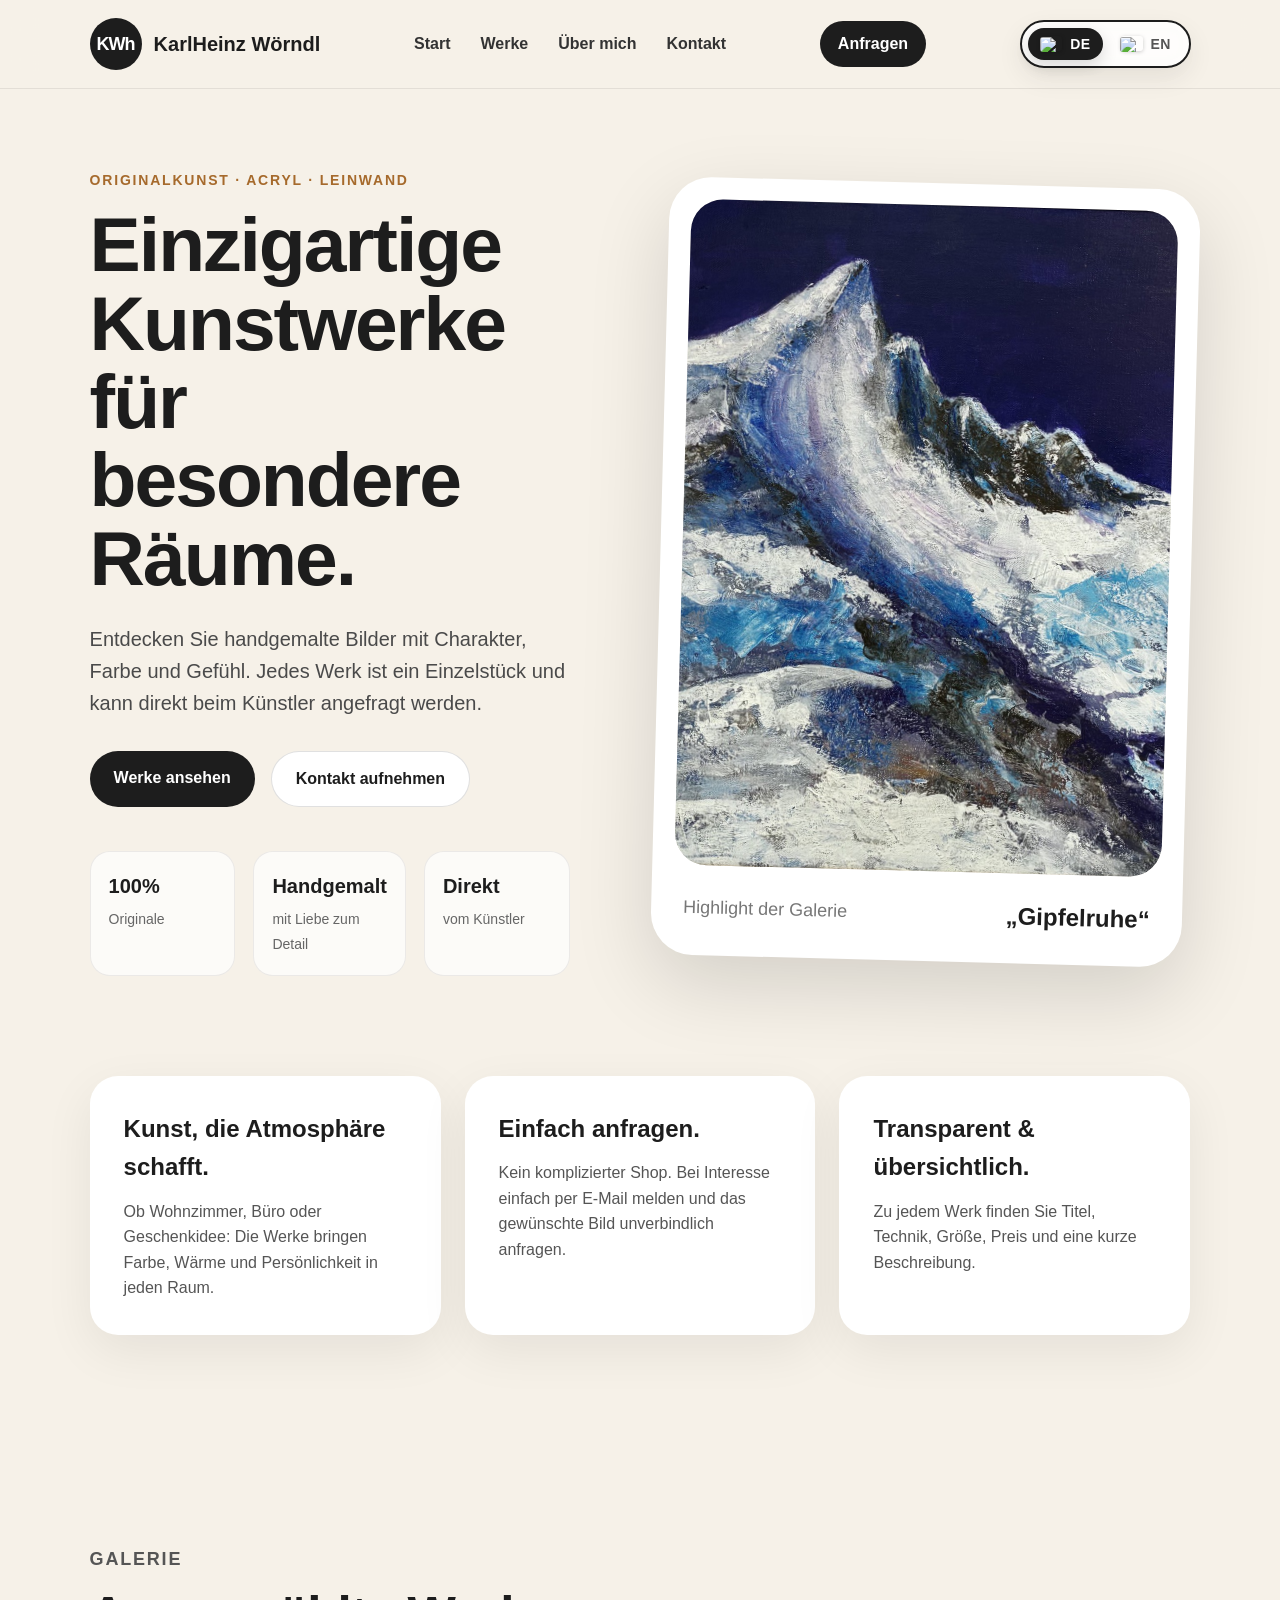
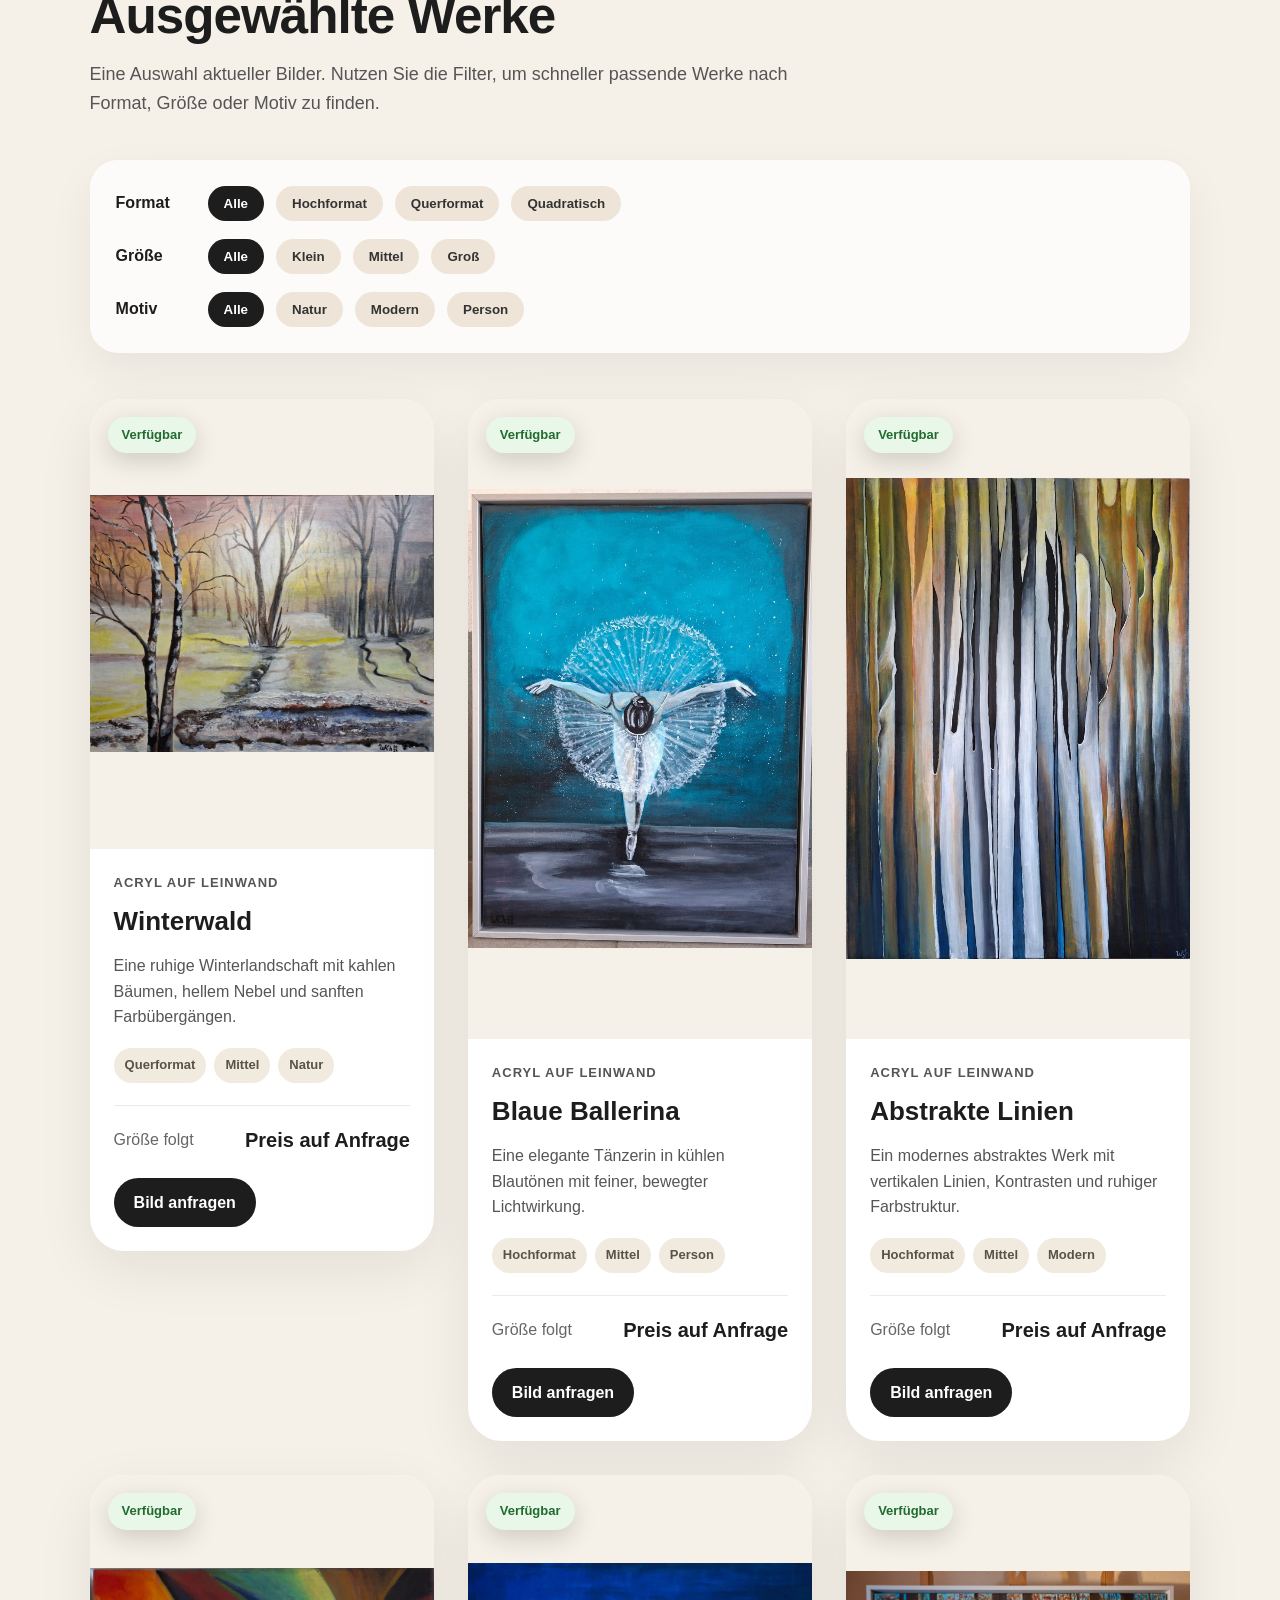
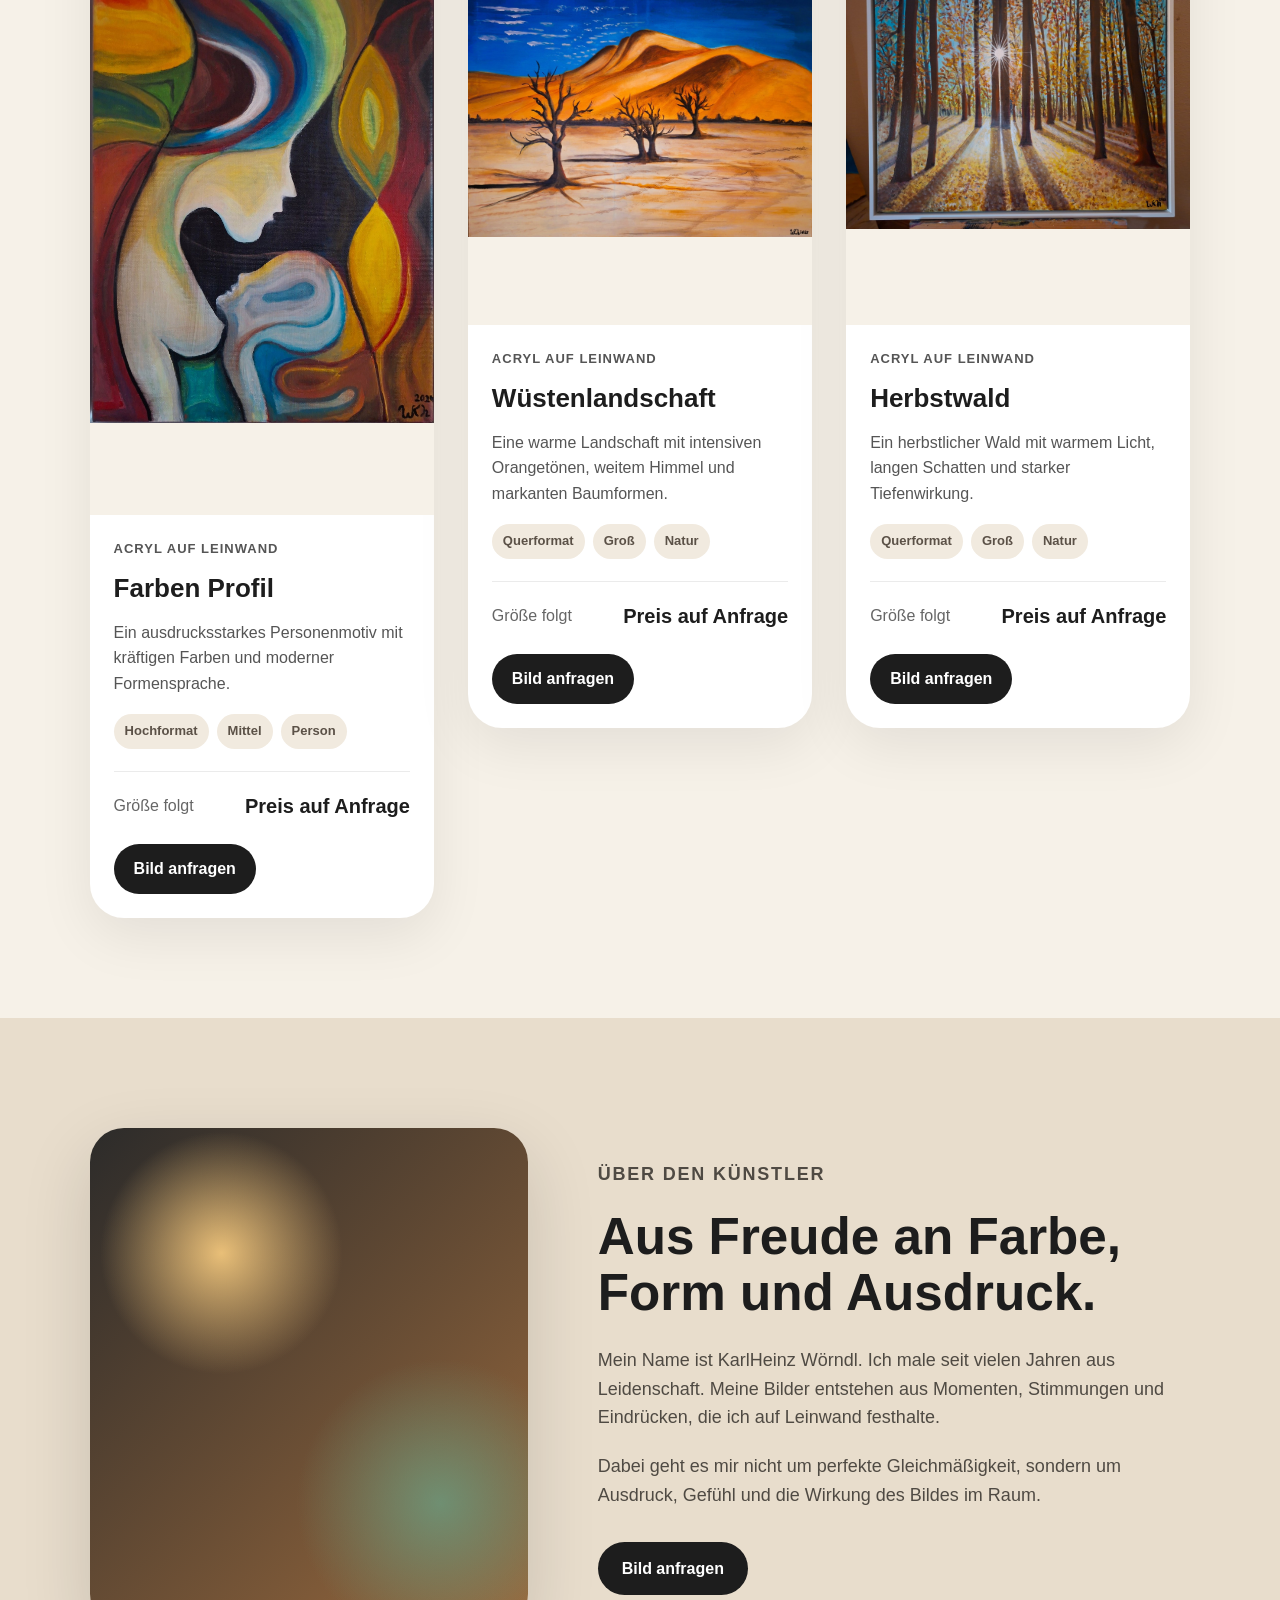
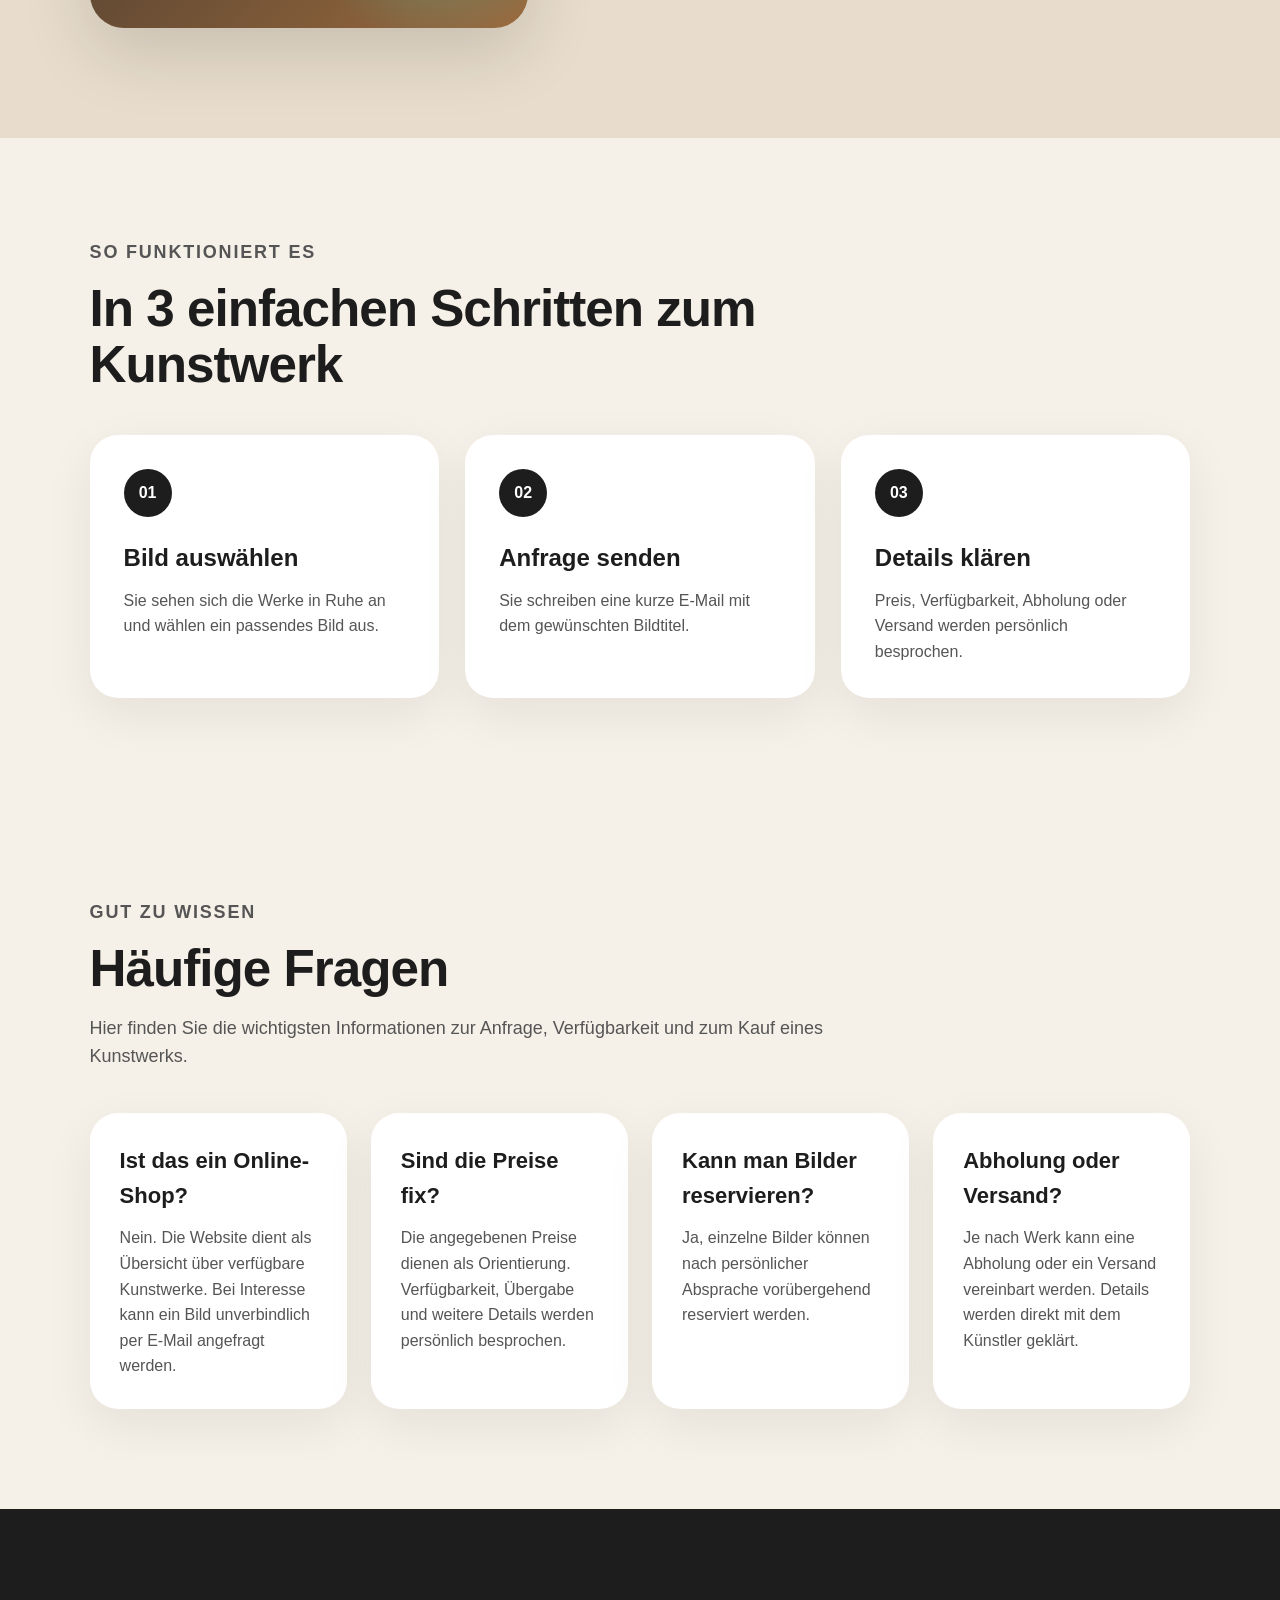
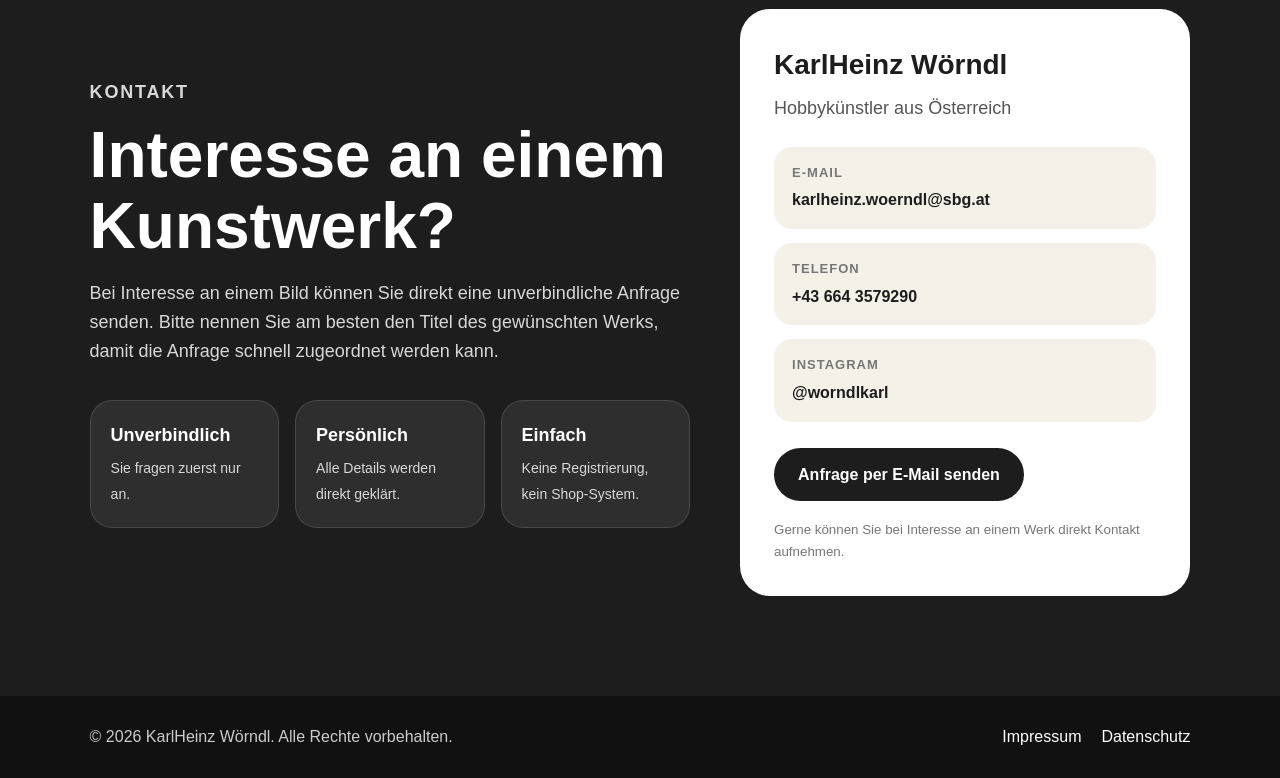
==== index.html @ cda6655f "Add files via upload" ====
<!DOCTYPE html>
<html lang="de">
<head>
    <meta charset="UTF-8">
    <meta name="viewport" content="width=device-width, initial-scale=1.0">
    <title>Künstler Portfolio | KarlHeinz Wörndl</title>

<link rel="stylesheet" href="css/style.css">

<script src="js/i18n.js" defer></script>
<script src="js/gallery.js" defer></script>

</head>
<body>

    <header class="site-header">
        <a href="#start" class="logo">
            <span class="logo-mark">KWh</span>
            <span>KarlHeinz Wörndl</span>
        </a>

        <nav class="main-nav">
            <a href="#start">Start</a>
            <a href="#werke">Werke</a>
            <a href="#ueber">Über mich</a>
            <a href="#kontakt">Kontakt</a>
        </nav>

        <a href="#kontakt" class="nav-button">Anfragen</a>

<button class="language-toggle" id="languageToggle" type="button" aria-label="Sprache wechseln / Change language">
    <span class="lang-chip active" data-lang="de">
        <img
            src="https://flagcdn.com/w40/de.png"
            alt="Deutsch"
            class="lang-flag-image"
        >
        <span class="lang-text">DE</span>
    </span>

    <span class="lang-chip" data-lang="en">
        <img
            src="https://flagcdn.com/w40/gb.png"
            alt="English"
            class="lang-flag-image"
        >
        <span class="lang-text">EN</span>
    </span>
</button>


    </header>

    <main>

        <!-- STARTBEREICH -->
        <section id="start" class="hero-section">
            <div class="hero-content">
                <p class="eyebrow">Originalkunst · Acryl · Leinwand</p>

                <h1>Einzigartige Kunstwerke für besondere Räume.</h1>

                <p class="hero-description">
                    Entdecken Sie handgemalte Bilder mit Charakter, Farbe und Gefühl.
                    Jedes Werk ist ein Einzelstück und kann direkt beim Künstler angefragt werden.
                </p>

                <div class="hero-actions">
                    <a href="#werke" class="primary-button">Werke ansehen</a>
                    <a href="#kontakt" class="secondary-button">Kontakt aufnehmen</a>
                </div>

                <div class="hero-info">
                    <div>
                        <strong>100%</strong>
                        <span>Originale</span>
                    </div>
                    <div>
                        <strong>Handgemalt</strong>
                        <span>mit Liebe zum Detail</span>
                    </div>
                    <div>
                        <strong>Direkt</strong>
                        <span>vom Künstler</span>
                    </div>
                </div>
            </div>

            <div class="hero-art">
                <div class="hero-art-card">
                    <div class="hero-art-image">
                    <img src="images/artworks/hero-bergbild.jpg" alt="Bergbild von KarlHeinz Wörndl">
                    </div>
                    <div class="hero-art-text">
                        <span>Highlight der Galerie</span>
                        <strong>„Gipfelruhe“</strong>
                </div>
                </div>
            </div>
        </section>

        <!-- KURZER ÜBERBLICK -->
        <section class="intro-section">
            <div class="intro-card">
                <h2>Kunst, die Atmosphäre schafft.</h2>
                <p>
                    Ob Wohnzimmer, Büro oder Geschenkidee: Die Werke bringen Farbe,
                    Wärme und Persönlichkeit in jeden Raum.
                </p>
            </div>

            <div class="intro-card">
                <h2>Einfach anfragen.</h2>
                <p>
                    Kein komplizierter Shop. Bei Interesse einfach per E-Mail melden
                    und das gewünschte Bild unverbindlich anfragen.
                </p>
            </div>

            <div class="intro-card">
                <h2>Transparent & übersichtlich.</h2>
                <p>
                    Zu jedem Werk finden Sie Titel, Technik, Größe, Preis und eine
                    kurze Beschreibung.
                </p>
            </div>
        </section>

<!-- GALERIE -->
<section id="werke" class="section gallery-section">
    <div class="section-heading">
        <p class="eyebrow">Galerie</p>
        <h2>Ausgewählte Werke</h2>
        <p>
            Eine Auswahl aktueller Bilder. Nutzen Sie die Filter, um schneller
            passende Werke nach Format, Größe oder Motiv zu finden.
        </p>
    </div>

    <div class="filter-area">

        <div class="filter-group">
            <span>Format</span>
            <button class="filter-button active" data-filter-type="orientation" data-filter-value="alle">Alle</button>
            <button class="filter-button" data-filter-type="orientation" data-filter-value="hochformat">Hochformat</button>
            <button class="filter-button" data-filter-type="orientation" data-filter-value="querformat">Querformat</button>
            <button class="filter-button" data-filter-type="orientation" data-filter-value="quadratisch">Quadratisch</button>
        </div>

        <div class="filter-group">
            <span>Größe</span>
            <button class="filter-button active" data-filter-type="sizeCategory" data-filter-value="alle">Alle</button>
            <button class="filter-button" data-filter-type="sizeCategory" data-filter-value="klein">Klein</button>
            <button class="filter-button" data-filter-type="sizeCategory" data-filter-value="mittel">Mittel</button>
            <button class="filter-button" data-filter-type="sizeCategory" data-filter-value="gross">Groß</button>
        </div>

        <div class="filter-group">
            <span>Motiv</span>
            <button class="filter-button active" data-filter-type="theme" data-filter-value="alle">Alle</button>
            <button class="filter-button" data-filter-type="theme" data-filter-value="natur">Natur</button>
            <button class="filter-button" data-filter-type="theme" data-filter-value="modern">Modern</button>
            <button class="filter-button" data-filter-type="theme" data-filter-value="person">Person</button>
        </div>

    </div>

    <div class="artwork-grid"></div>
</section>

        <!-- ÜBER MICH -->
        <section id="ueber" class="about-section">
            <div class="about-image"></div>

            <div class="about-content">
                <p class="eyebrow">Über den Künstler</p>
                <h2>Aus Freude an Farbe, Form und Ausdruck.</h2>

                <p>
                    Mein Name ist KarlHeinz Wörndl. Ich male seit vielen Jahren aus Leidenschaft.
                    Meine Bilder entstehen aus Momenten, Stimmungen und Eindrücken,
                    die ich auf Leinwand festhalte.
                </p>

                <p>
                    Dabei geht es mir nicht um perfekte Gleichmäßigkeit, sondern um
                    Ausdruck, Gefühl und die Wirkung des Bildes im Raum.
                </p>

                <a href="#kontakt" class="primary-button">Bild anfragen</a>
            </div>
        </section>

        <!-- ABLAUF -->
        <section class="section steps-section">
            <div class="section-heading">
                <p class="eyebrow">So funktioniert es</p>
                <h2>In 3 einfachen Schritten zum Kunstwerk</h2>
            </div>

            <div class="steps">
                <div class="step-card">
                    <span>01</span>
                    <h3>Bild auswählen</h3>
                    <p>Sie sehen sich die Werke in Ruhe an und wählen ein passendes Bild aus.</p>
                </div>

                <div class="step-card">
                    <span>02</span>
                    <h3>Anfrage senden</h3>
                    <p>Sie schreiben eine kurze E-Mail mit dem gewünschten Bildtitel.</p>
                </div>

                <div class="step-card">
                    <span>03</span>
                    <h3>Details klären</h3>
                    <p>Preis, Verfügbarkeit, Abholung oder Versand werden persönlich besprochen.</p>
                </div>
            </div>
        </section>

<!-- HÄUFIGE FRAGEN -->
<section class="section faq-section">
    <div class="section-heading">
        <p class="eyebrow">Gut zu wissen</p>
        <h2>Häufige Fragen</h2>
        <p>
            Hier finden Sie die wichtigsten Informationen zur Anfrage,
            Verfügbarkeit und zum Kauf eines Kunstwerks.
        </p>
    </div>

    <div class="faq-grid">

        <div class="faq-card">
            <h3>Ist das ein Online-Shop?</h3>
            <p>
                Nein. Die Website dient als Übersicht über verfügbare Kunstwerke.
                Bei Interesse kann ein Bild unverbindlich per E-Mail angefragt werden.
            </p>
        </div>

        <div class="faq-card">
            <h3>Sind die Preise fix?</h3>
            <p>
                Die angegebenen Preise dienen als Orientierung. Verfügbarkeit,
                Übergabe und weitere Details werden persönlich besprochen.
            </p>
        </div>

        <div class="faq-card">
            <h3>Kann man Bilder reservieren?</h3>
            <p>
                Ja, einzelne Bilder können nach persönlicher Absprache vorübergehend
                reserviert werden.
            </p>
        </div>

        <div class="faq-card">
            <h3>Abholung oder Versand?</h3>
            <p>
                Je nach Werk kann eine Abholung oder ein Versand vereinbart werden.
                Details werden direkt mit dem Künstler geklärt.
            </p>
        </div>

    </div>
</section>

<!-- KONTAKT -->
<section id="kontakt" class="contact-section">
    <div class="contact-content">
        <p class="eyebrow">Kontakt</p>
        <h2>Interesse an einem Kunstwerk?</h2>

        <p>
            Bei Interesse an einem Bild können Sie direkt eine unverbindliche
            Anfrage senden. Bitte nennen Sie am besten den Titel des gewünschten
            Werks, damit die Anfrage schnell zugeordnet werden kann.
        </p>

        <div class="contact-points">
            <div>
                <strong>Unverbindlich</strong>
                <span>Sie fragen zuerst nur an.</span>
            </div>

            <div>
                <strong>Persönlich</strong>
                <span>Alle Details werden direkt geklärt.</span>
            </div>

            <div>
                <strong>Einfach</strong>
                <span>Keine Registrierung, kein Shop-System.</span>
            </div>
        </div>
    </div>

    <div class="contact-card">
        <h3>KarlHeinz Wörndl</h3>
        <p>Hobbykünstler aus Österreich</p>

        <div class="contact-info-list">
            <div>
                <span>E-Mail</span>
                <a href="mailto:karlheinz.woerndl@sbg.at">
                    karlheinz.woerndl@sbg.at
                </a>
            </div>

            <div>
                <span>Telefon</span>
                <a href="tel:+436643579290">
                    +43 664 3579290
                </a>
            </div>

            <div>
                <span>Instagram</span>
                <a href="https://www.instagram.com/worndlkarl" target="_blank" rel="noopener">
                    @worndlkarl
                </a>
            </div>
        </div>

        <a href="mailto:karlheinz.woerndl@sbg.at?subject=Anfrage%20zu%20einem%20Kunstwerk" class="primary-button">
            Anfrage per E-Mail senden
        </a>

        <small>
            Gerne können Sie bei Interesse an einem Werk direkt Kontakt aufnehmen.
        </small>
    </div>
</section>

    </main>

    <footer class="site-footer">
        <p>© 2026 KarlHeinz Wörndl. Alle Rechte vorbehalten.</p>

        <div>
            <a href="impressum.html">Impressum</a>
            <a href="datenschutz.html">Datenschutz</a>
        </div>
    </footer>

<div class="modal" id="artworkModal">
    <div class="modal-background"></div>

    <div class="modal-content">
        <button class="modal-close" id="modalClose">×</button>

        <div class="modal-image" id="modalImage"></div>

        <div class="modal-info">
            <p class="artwork-category" id="modalCategory"></p>
            <h2 id="modalTitle"></h2>
            <p id="modalDescription"></p>

            <div class="modal-details">
                <span id="modalSize"></span>
                <span id="modalOrientation"></span>
                <span id="modalTheme"></span>
                <span id="modalStatus"></span>
            </div>

            <div class="modal-footer">
                <strong id="modalPrice"></strong>
                <a href="#" class="primary-button" id="modalRequestButton">Bild anfragen</a>
            </div>
        </div>
    </div>
</div>

</body>
</html>
---- css/style.css ----
/* =========================
   GRUNDEINSTELLUNGEN
========================= */

* {
    margin: 0;
    padding: 0;
    box-sizing: border-box;
}

html {
    scroll-behavior: smooth;
}

body {
    font-family: Arial, Helvetica, sans-serif;
    background: #f6f1e8;
    color: #1d1d1d;
    line-height: 1.6;
}

a {
    color: inherit;
}

img {
    max-width: 100%;
    display: block;
}

/* =========================
   HEADER / NAVIGATION
========================= */

.site-header {
    position: sticky;
    top: 0;
    z-index: 100;

    display: flex;
    justify-content: space-between;
    align-items: center;

    padding: 18px 7%;

    background: rgba(246, 241, 232, 0.85);
    backdrop-filter: blur(16px);
    border-bottom: 1px solid rgba(0, 0, 0, 0.08);
}

.logo {
    display: flex;
    align-items: center;
    gap: 12px;

    text-decoration: none;
    font-weight: 800;
    font-size: 20px;
}

.logo-mark {
    width: 42px;
    height: 42px;

    display: flex;
    justify-content: center;
    align-items: center;

    border-radius: 50%;
    background: #1d1d1d;
    color: white;
    font-weight: 800;
}

.main-nav {
    display: flex;
    gap: 30px;
}

.main-nav a {
    text-decoration: none;
    font-weight: 600;
    color: #333;
    transition: 0.2s;
}

.main-nav a:hover {
    color: #a66a2c;
}

.nav-button {
    text-decoration: none;
    background: #1d1d1d;
    color: white;

    padding: 10px 18px;
    border-radius: 999px;

    font-weight: 700;
    transition: 0.2s;
}

.nav-button:hover {
    background: #a66a2c;
}

/* =========================
   BUTTONS
========================= */

.primary-button,
.secondary-button {
    display: inline-block;

    padding: 14px 24px;
    border-radius: 999px;

    font-weight: 800;
    text-decoration: none;
    transition: 0.2s;
}

.primary-button {
    background: #1d1d1d;
    color: white;
}

.primary-button:hover {
    background: #a66a2c;
    transform: translateY(-2px);
}

.secondary-button {
    background: white;
    color: #1d1d1d;
    border: 1px solid rgba(0, 0, 0, 0.12);
}

.secondary-button:hover {
    transform: translateY(-2px);
    border-color: #a66a2c;
}

/* =========================
   HERO / STARTBEREICH
========================= */

.hero-section {
    min-height: 88vh;

    display: grid;
    grid-template-columns: 1.1fr 0.9fr;
    align-items: center;
    gap: 70px;

    padding: 80px 7%;
}

.hero-content {
    max-width: 720px;
}

.eyebrow {
    color: #a66a2c;
    font-size: 14px;
    font-weight: 900;
    letter-spacing: 1.8px;
    text-transform: uppercase;

    margin-bottom: 14px;
}

.hero-section h1 {
    font-size: clamp(44px, 6vw, 82px);
    line-height: 1.02;
    letter-spacing: -2px;

    margin-bottom: 26px;
}

.hero-description {
    max-width: 620px;

    color: #4a4a4a;
    font-size: 20px;

    margin-bottom: 32px;
}

.hero-actions {
    display: flex;
    gap: 16px;
    flex-wrap: wrap;

    margin-bottom: 44px;
}

.hero-info {
    display: grid;
    grid-template-columns: repeat(3, 1fr);
    gap: 18px;
}

.hero-info div {
    padding: 18px;

    background: rgba(255, 255, 255, 0.7);
    border-radius: 20px;
    border: 1px solid rgba(0, 0, 0, 0.07);
}

.hero-info strong {
    display: block;
    font-size: 20px;
    margin-bottom: 4px;
}

.hero-info span {
    color: #666;
    font-size: 14px;
}

.hero-art {
    display: flex;
    justify-content: center;
}

.hero-art-card {
    width: min(430px, 100%);

    padding: 18px;
    border-radius: 34px;

    background: white;
    box-shadow: 0 28px 80px rgba(0, 0, 0, 0.14);

    transform: rotate(2deg);
}

.hero-art-image {
    height: 520px;
    border-radius: 26px;

    background:
        radial-gradient(circle at 20% 20%, #f2c879, transparent 28%),
        radial-gradient(circle at 80% 30%, #7f9b77, transparent 30%),
        radial-gradient(circle at 55% 80%, #a66a2c, transparent 35%),
        linear-gradient(135deg, #1d1d1d, #5d4938);

    margin-bottom: 16px;
}

.hero-art-text {
    display: flex;
    justify-content: space-between;
    align-items: center;

    padding: 2px 6px 4px;
}

.hero-art-text span {
    color: #777;
}

.hero-art-text strong {
    font-size: 18px;
}

/* =========================
   INTRO-KARTEN
========================= */

.intro-section {
    display: grid;
    grid-template-columns: repeat(3, 1fr);
    gap: 24px;

    padding: 20px 7% 90px;
}

.intro-card {
    padding: 34px;

    background: white;
    border-radius: 28px;
    box-shadow: 0 16px 50px rgba(0, 0, 0, 0.07);
}

.intro-card h2 {
    font-size: 24px;
    margin-bottom: 12px;
}

.intro-card p {
    color: #555;
}

/* =========================
   ALLGEMEINE SECTION
========================= */

.section {
    padding: 100px 7%;
}

.section-heading {
    max-width: 760px;
    margin-bottom: 42px;
}

.section-heading h2 {
    font-size: clamp(34px, 4vw, 54px);
    line-height: 1.1;
    letter-spacing: -1px;

    margin-bottom: 16px;
}

.section-heading p {
    color: #555;
    font-size: 18px;
}

/* =========================
   GALERIE
========================= */

.artwork-grid {
    display: grid;
    grid-template-columns: repeat(3, 1fr);
    gap: 28px;
}

.artwork-card {
    overflow: hidden;

    background: white;
    border-radius: 30px;
    box-shadow: 0 18px 55px rgba(0, 0, 0, 0.08);

    transition: 0.25s;
}

.artwork-card:hover {
    transform: translateY(-8px);
    box-shadow: 0 26px 70px rgba(0, 0, 0, 0.12);
}

.artwork-image {
    height: 330px;
}

.artwork-image-one {
    background:
        radial-gradient(circle at 30% 25%, #f3ce82, transparent 28%),
        linear-gradient(135deg, #c98943, #5f7f61);
}

.artwork-image-two {
    background:
        radial-gradient(circle at 65% 25%, #c8d6b8, transparent 30%),
        linear-gradient(135deg, #304337, #8a714d);
}

.artwork-image-three {
    background:
        radial-gradient(circle at 20% 20%, #f08c5a, transparent 30%),
        linear-gradient(135deg, #2b2a35, #b35d32);
}

.artwork-content {
    padding: 24px;
}

.artwork-category {
    color: #a66a2c;
    font-size: 13px;
    font-weight: 900;
    text-transform: uppercase;
    letter-spacing: 1px;

    margin-bottom: 8px;
}

.artwork-content h3 {
    font-size: 26px;
    margin-bottom: 10px;
}

.artwork-content p {
    color: #555;
}

.artwork-footer {
    display: flex;
    justify-content: space-between;
    align-items: center;

    margin-top: 22px;
    padding-top: 18px;

    border-top: 1px solid rgba(0, 0, 0, 0.08);
}

.artwork-footer span {
    color: #666;
}

.artwork-footer strong {
    font-size: 20px;
}

/* =========================
   STATUS & ANFRAGE-BUTTONS
========================= */

.artwork-image {
    position: relative;
}

.status-badge {
    position: absolute;
    top: 18px;
    left: 18px;

    padding: 8px 14px;
    border-radius: 999px;

    font-size: 13px;
    font-weight: 900;

    background: white;
    color: #1d1d1d;

    box-shadow: 0 8px 24px rgba(0, 0, 0, 0.16);
}

.status-badge.available {
    background: #e8f7e8;
    color: #226b2f;
}

.status-badge.reserved {
    background: #fff3d6;
    color: #8a5b00;
}

.status-badge.sold {
    background: #eeeeee;
    color: #666666;
}

.artwork-button {
    display: inline-block;

    margin-top: 22px;
    padding: 12px 20px;

    border-radius: 999px;

    background: #1d1d1d;
    color: white;

    text-decoration: none;
    font-weight: 800;

    transition: 0.2s;
}

.artwork-button:hover {
    background: #a66a2c;
    transform: translateY(-2px);
}

.artwork-button.disabled {
    background: #d6d6d6;
    color: #777;

    cursor: not-allowed;
    pointer-events: none;
}

/* =========================
   ÜBER MICH
========================= */

.about-section {
    display: grid;
    grid-template-columns: 0.85fr 1.15fr;
    align-items: center;
    gap: 70px;

    padding: 110px 7%;

    background: #e8ddcc;
}

.about-image {
    min-height: 500px;
    border-radius: 34px;

    background:
        radial-gradient(circle at 30% 25%, #e9bf78, transparent 25%),
        radial-gradient(circle at 80% 75%, #6f8f72, transparent 28%),
        linear-gradient(135deg, #2c2b2a, #9b6a3d);

    box-shadow: 0 24px 70px rgba(0, 0, 0, 0.14);
}

.about-content h2 {
    font-size: clamp(34px, 4vw, 56px);
    line-height: 1.1;

    margin-bottom: 24px;
}

.about-content p {
    color: #4f4a43;
    font-size: 18px;

    margin-bottom: 20px;
}

.about-content .primary-button {
    margin-top: 12px;
}

/* =========================
   SCHRITTE
========================= */

.steps {
    display: grid;
    grid-template-columns: repeat(3, 1fr);
    gap: 26px;
}

.step-card {
    padding: 34px;

    background: white;
    border-radius: 28px;
    box-shadow: 0 16px 50px rgba(0, 0, 0, 0.07);
}

.step-card span {
    display: inline-flex;
    justify-content: center;
    align-items: center;

    width: 48px;
    height: 48px;

    border-radius: 50%;
    background: #1d1d1d;
    color: white;

    font-weight: 900;

    margin-bottom: 22px;
}

.step-card h3 {
    font-size: 24px;
    margin-bottom: 10px;
}

.step-card p {
    color: #555;
}

/* =========================
   KONTAKT
========================= */

.contact-section {
    display: grid;
    grid-template-columns: 1fr 0.75fr;
    gap: 50px;
    align-items: center;

    padding: 100px 7%;

    background: #1d1d1d;
    color: white;
}

.contact-section h2 {
    font-size: clamp(36px, 5vw, 64px);
    line-height: 1.1;

    margin-bottom: 18px;
}

.contact-section p {
    color: #d8d8d8;
    font-size: 18px;
    max-width: 620px;
}

.contact-card {
    padding: 34px;

    background: white;
    color: #1d1d1d;

    border-radius: 30px;
}

.contact-card h3 {
    font-size: 28px;
    margin-bottom: 6px;
}

.contact-card p {
    color: #555;
    margin-bottom: 24px;
}

.contact-card small {
    display: block;
    color: #777;
    margin-top: 18px;
}

/* =========================
   FOOTER
========================= */

.site-footer {
    display: flex;
    justify-content: space-between;
    gap: 20px;

    padding: 28px 7%;

    background: #111;
    color: white;
}

.site-footer p {
    color: #ccc;
}

.site-footer div {
    display: flex;
    gap: 20px;
}

.site-footer a {
    color: white;
    text-decoration: none;
}

.site-footer a:hover {
    color: #e0b06f;
}

/* =========================
   RESPONSIVE DESIGN
   Für Handy / kleinere Bildschirme
========================= */

@media (max-width: 1000px) {
    .hero-section,
    .about-section,
    .contact-section {
        grid-template-columns: 1fr;
    }

    .hero-art-card {
        transform: rotate(0);
    }

    .intro-section,
    .artwork-grid,
    .steps {
        grid-template-columns: 1fr;
    }
}

@media (max-width: 760px) {
    .site-header {
        flex-direction: column;
        gap: 16px;
    }

    .main-nav {
        flex-wrap: wrap;
        justify-content: center;
        gap: 18px;
    }

    .nav-button {
        display: none;
    }

    .hero-section {
        padding-top: 55px;
    }

    .hero-info {
        grid-template-columns: 1fr;
    }

    .hero-art-image {
        height: 380px;
    }

    .site-footer {
        flex-direction: column;
        text-align: center;
        align-items: center;
    }
}

/* =========================
   GALERIE UPDATE
   Größere Karten + Filter + Formate
========================= */

.gallery-section {
    padding-top: 120px;
}

.filter-area {
    display: flex;
    flex-direction: column;
    gap: 18px;

    margin-bottom: 46px;
    padding: 26px;

    background: rgba(255, 255, 255, 0.75);
    border-radius: 28px;
    box-shadow: 0 16px 45px rgba(0, 0, 0, 0.06);
}

.filter-group {
    display: flex;
    align-items: center;
    flex-wrap: wrap;
    gap: 12px;
}

.filter-group span {
    min-width: 80px;

    font-weight: 900;
    color: #1d1d1d;
}

.filter-button {
    border: none;
    cursor: pointer;

    padding: 10px 16px;
    border-radius: 999px;

    background: #eee5d8;
    color: #333;

    font-weight: 800;
    transition: 0.2s;
}

.filter-button:hover {
    background: #d9c7ad;
}

.filter-button.active {
    background: #1d1d1d;
    color: white;
}

.artwork-grid {
    display: grid;
    grid-template-columns: repeat(3, minmax(0, 1fr));
    align-items: start;
    gap: 34px;
}

/* Karten allgemein größer */
.artwork-card {
    border-radius: 34px;
}

/* Bildbereiche größer */
.artwork-image {
    overflow: hidden;
    position: relative;
    min-height: 380px;
}

/* Querformat-Vorschau */
.preview-querformat {
    height: 390px;
}

/* Hochformat-Vorschau */
.preview-hochformat {
    height: 560px;
}

/* Quadratische Vorschau */
.preview-quadratisch {
    height: 470px;
}

/* Echte Bilder später sauber anzeigen */
.artwork-real-image {
    width: 100%;
    height: 100%;
    object-fit: cover;
}

/* Falls JavaScript echtes Format erkennt */
.auto-hochformat .artwork-real-image {
    object-fit: cover;
}

.auto-querformat .artwork-real-image {
    object-fit: cover;
}

.auto-quadratisch .artwork-real-image {
    object-fit: cover;
}

/* kleine Info-Chips unter Beschreibung */
.artwork-details {
    display: flex;
    flex-wrap: wrap;
    gap: 8px;

    margin-top: 18px;
}

.artwork-details span {
    padding: 7px 11px;
    border-radius: 999px;

    background: #f1eadf;
    color: #5b5147;

    font-size: 13px;
    font-weight: 800;
}

/* Falls keine Werke gefunden werden */
.empty-gallery-message {
    grid-column: 1 / -1;

    padding: 30px;
    border-radius: 24px;

    background: white;
    color: #555;

    font-size: 18px;
    text-align: center;
}

/* Zusätzliche Farbverläufe für die 12 Platzhalter */

.artwork-image-four {
    background:
        radial-gradient(circle at 30% 30%, #d7c08a, transparent 30%),
        linear-gradient(135deg, #3f563e, #9a7443);
}

.artwork-image-five {
    background:
        radial-gradient(circle at 70% 25%, #dd9f73, transparent 28%),
        linear-gradient(135deg, #21212a, #7a4f72);
}

.artwork-image-six {
    background:
        radial-gradient(circle at 35% 20%, #f2c7a1, transparent 25%),
        linear-gradient(135deg, #4a2f2d, #9b6d59);
}

.artwork-image-seven {
    background:
        radial-gradient(circle at 20% 25%, #e7bf50, transparent 28%),
        radial-gradient(circle at 75% 70%, #4f8c8a, transparent 30%),
        linear-gradient(135deg, #222, #6b3f78);
}

.artwork-image-eight {
    background:
        radial-gradient(circle at 65% 30%, #f0e2a0, transparent 26%),
        linear-gradient(135deg, #5e7f58, #b7a46c);
}

.artwork-image-nine {
    background:
        radial-gradient(circle at 45% 25%, #d9a37c, transparent 27%),
        linear-gradient(135deg, #2e2526, #8d5d4c);
}

.artwork-image-ten {
    background:
        radial-gradient(circle at 25% 70%, #9ab6c7, transparent 30%),
        linear-gradient(135deg, #1f1f1f, #d18445);
}

.artwork-image-eleven {
    background:
        radial-gradient(circle at 70% 40%, #b9d7e8, transparent 30%),
        linear-gradient(135deg, #52758a, #d8cda8);
}

.artwork-image-twelve {
    background:
        radial-gradient(circle at 45% 20%, #e1b39a, transparent 26%),
        linear-gradient(135deg, #342c33, #8b7056);
}

/* Handy-Anpassung */
@media (max-width: 1000px) {
    .artwork-grid {
        grid-template-columns: repeat(2, minmax(0, 1fr));
    }
}

@media (max-width: 700px) {
    .artwork-grid {
        grid-template-columns: 1fr;
    }

    .preview-querformat,
    .preview-hochformat,
    .preview-quadratisch {
        height: 420px;
    }

    .filter-group {
        align-items: flex-start;
    }

    .filter-group span {
        width: 100%;
    }
}

/* =========================
   HERO-BILD UPDATE
   Größeres ausgewähltes Werk
========================= */

.hero-section {
    grid-template-columns: 0.95fr 1.05fr;
    gap: 90px;
}

.hero-art {
    justify-content: flex-end;
}

.hero-art-card {
    width: min(620px, 100%);
    padding: 22px;
    border-radius: 42px;

    transform: rotate(1.5deg);
}

.hero-art-image {
    height: clamp(560px, 55vw, 760px);
    border-radius: 32px;

    background:
        radial-gradient(circle at 22% 22%, #f2c879, transparent 30%),
        radial-gradient(circle at 78% 38%, #7f9b77, transparent 32%),
        radial-gradient(circle at 55% 82%, #a66a2c, transparent 36%),
        linear-gradient(135deg, #1d1d1d, #5d4938);
}

.hero-art-text {
    padding: 8px 10px 6px;
}

.hero-art-text span {
    font-size: 18px;
}

.hero-art-text strong {
    font-size: 24px;
}

/* später für echtes Hero-Bild */
.hero-art-image img {
    width: 100%;
    height: 100%;
    object-fit: cover;
    border-radius: 32px;
}

/* Anpassung für kleinere Bildschirme */
@media (max-width: 1000px) {
    .hero-section {
        grid-template-columns: 1fr;
        gap: 60px;
    }

    .hero-art {
        justify-content: center;
    }

    .hero-art-card {
        transform: rotate(0);
        width: min(560px, 100%);
    }

    .hero-art-image {
        height: 620px;
    }
}

@media (max-width: 700px) {
    .hero-art-image {
        height: 440px;
    }

    .hero-art-text {
        flex-direction: column;
        align-items: flex-start;
        gap: 4px;
    }

    .hero-art-text strong {
        font-size: 20px;
    }
}

/* =========================
   DETAILANSICHT / MODAL
========================= */

.modal {
    position: fixed;
    inset: 0;
    z-index: 1000;

    display: none;
    align-items: center;
    justify-content: center;

    padding: 30px;
}

.modal.open {
    display: flex;
}

.modal-background {
    position: absolute;
    inset: 0;

    background: rgba(0, 0, 0, 0.65);
    backdrop-filter: blur(8px);
}

.modal-content {
    position: relative;
    z-index: 1;

    width: min(1100px, 100%);
    max-height: 90vh;

    display: grid;
    grid-template-columns: 1fr 0.9fr;
    gap: 0;

    overflow: hidden;

    background: #f6f1e8;
    border-radius: 34px;
    box-shadow: 0 30px 100px rgba(0, 0, 0, 0.35);
}

.modal-close {
    position: absolute;
    top: 18px;
    right: 18px;
    z-index: 2;

    width: 44px;
    height: 44px;

    border: none;
    border-radius: 50%;

    background: white;
    color: #1d1d1d;

    font-size: 30px;
    line-height: 1;
    cursor: pointer;

    box-shadow: 0 8px 25px rgba(0, 0, 0, 0.18);
}

.modal-image {
    min-height: 640px;

    background-size: cover;
    background-position: center;
}

.modal-info {
    padding: 52px 42px;

    display: flex;
    flex-direction: column;
    justify-content: center;
}

.modal-info h2 {
    font-size: clamp(34px, 4vw, 54px);
    line-height: 1.05;

    margin-bottom: 18px;
}

.modal-info p {
    color: #555;
    font-size: 18px;
}

.modal-details {
    display: flex;
    flex-wrap: wrap;
    gap: 10px;

    margin-top: 26px;
    margin-bottom: 30px;
}

.modal-details span {
    padding: 9px 13px;

    border-radius: 999px;

    background: white;
    color: #5b5147;

    font-size: 14px;
    font-weight: 800;
}

.modal-footer {
    display: flex;
    align-items: center;
    justify-content: space-between;
    gap: 20px;

    padding-top: 24px;

    border-top: 1px solid rgba(0, 0, 0, 0.1);
}

.modal-footer strong {
    font-size: 28px;
}

@media (max-width: 900px) {
    .modal-content {
        grid-template-columns: 1fr;
        overflow-y: auto;
    }

    .modal-image {
        min-height: 420px;
    }

    .modal-info {
        padding: 34px 26px;
    }

    .modal-footer {
        flex-direction: column;
        align-items: flex-start;
    }
}

/* =========================
   KLICKBARE KUNSTWERK-KARTEN
========================= */

.artwork-card {
    cursor: pointer;
}

.artwork-card:hover .artwork-image {
    transform: scale(1.01);
}

.artwork-image {
    transition: 0.25s;
}

.artwork-card:hover h3 {
    color: #a66a2c;
}

.artwork-button {
    cursor: pointer;
}

/* Verhindert komische Effekte beim deaktivierten Button */
.modal-disabled {
    background: #d6d6d6 !important;
    color: #777 !important;
    cursor: not-allowed;
    pointer-events: none;
}

/* Detailfenster Bild etwas hochwertiger */
.modal-image {
    background-size: cover;
    background-position: center;
}

/* Auf kleinen Geräten soll das Modal angenehmer sein */
@media (max-width: 700px) {
    .modal {
        padding: 16px;
    }

    .modal-content {
        border-radius: 24px;
    }

    .modal-close {
        top: 12px;
        right: 12px;
    }
}

/* =========================
   IMPRESSUM / DATENSCHUTZ
========================= */

.legal-section {
    min-height: 75vh;
    padding-top: 100px;
}

.legal-section h1 {
    font-size: clamp(40px, 5vw, 64px);
    line-height: 1.1;
    margin-bottom: 18px;
}

.legal-card {
    max-width: 900px;

    padding: 42px;

    background: white;
    border-radius: 30px;

    box-shadow: 0 18px 55px rgba(0, 0, 0, 0.08);
}

.legal-card h2 {
    font-size: 26px;
    margin-top: 28px;
    margin-bottom: 12px;
}

.legal-card h2:first-child {
    margin-top: 0;
}

.legal-card p {
    color: #4f4f4f;
    font-size: 17px;
    margin-bottom: 20px;
}

.legal-card strong {
    color: #1d1d1d;
}

.legal-note {
    margin-top: 32px;
    padding: 18px 20px;

    background: #fff3d6;
    color: #7a5600 !important;

    border-radius: 18px;
    font-weight: 700;
}

@media (max-width: 700px) {
    .legal-card {
        padding: 28px 22px;
    }

    .legal-card h2 {
        font-size: 22px;
    }
}

/* =========================
   FAQ / HÄUFIGE FRAGEN
========================= */

.faq-section {
    background: #f6f1e8;
}

.faq-grid {
    display: grid;
    grid-template-columns: repeat(4, 1fr);
    gap: 24px;
}

.faq-card {
    padding: 30px;

    background: white;
    border-radius: 28px;

    box-shadow: 0 16px 50px rgba(0, 0, 0, 0.07);
    transition: 0.2s;
}

.faq-card:hover {
    transform: translateY(-5px);
    box-shadow: 0 22px 65px rgba(0, 0, 0, 0.1);
}

.faq-card h3 {
    font-size: 22px;
    margin-bottom: 12px;
}

.faq-card p {
    color: #555;
    font-size: 16px;
}

@media (max-width: 1100px) {
    .faq-grid {
        grid-template-columns: repeat(2, 1fr);
    }
}

@media (max-width: 700px) {
    .faq-grid {
        grid-template-columns: 1fr;
    }
}

/* =========================
   KONTAKTBEREICH UPDATE
========================= */

.contact-content {
    max-width: 720px;
}

.contact-points {
    display: grid;
    grid-template-columns: repeat(3, 1fr);
    gap: 16px;

    margin-top: 34px;
}

.contact-points div {
    padding: 20px;

    background: rgba(255, 255, 255, 0.08);
    border-radius: 22px;
    border: 1px solid rgba(255, 255, 255, 0.12);
}

.contact-points strong {
    display: block;

    color: white;
    font-size: 18px;

    margin-bottom: 6px;
}

.contact-points span {
    color: #d8d8d8;
    font-size: 14px;
}

.contact-info-list {
    display: flex;
    flex-direction: column;
    gap: 14px;

    margin-bottom: 26px;
}

.contact-info-list div {
    padding: 16px 18px;

    background: #f6f1e8;
    border-radius: 18px;
}

.contact-info-list span {
    display: block;

    color: #777;
    font-size: 13px;
    font-weight: 800;
    text-transform: uppercase;
    letter-spacing: 1px;

    margin-bottom: 4px;
}

.contact-info-list a {
    color: #1d1d1d;
    font-weight: 900;
    text-decoration: none;
    word-break: break-word;
}

.contact-info-list a:hover {
    color: #a66a2c;
}

@media (max-width: 900px) {
    .contact-points {
        grid-template-columns: 1fr;
    }
}

/* =========================
   DETAILANSICHT BILD FIX
   Ganzes Bild anzeigen
========================= */

.modal-content {
    width: min(1450px, calc(100vw - 40px));
    grid-template-columns: 1.35fr 0.65fr;
}

.modal-image {
    background-size: contain !important;
    background-repeat: no-repeat !important;
    background-position: center !important;
    background-color: #151515;
    min-height: 760px;
}

/* Für Hochformat-Bilder */
.modal-image.auto-hochformat,
.modal-image.preview-hochformat {
    background-size: contain !important;
}

/* Auf kleineren Bildschirmen */
@media (max-width: 1000px) {
    .modal-content {
        grid-template-columns: 1fr;
        width: min(900px, calc(100vw - 30px));
    }

    .modal-image {
        min-height: 620px;
    }
}

@media (max-width: 700px) {
    .modal-image {
        min-height: 430px;
    }
}

/* =========================
   BILDANSICHT + VORSCHAU UPDATE
   Mehr vom Kunstwerk sichtbar machen
========================= */

/* Detailfenster nimmt mehr Bildschirm ein */
.modal {
    padding: 20px;
}

.modal-content {
    width: min(1700px, 96vw);
    height: 92vh;
    max-height: 92vh;

    grid-template-columns: 1.75fr 0.75fr;
}

/* Großes Bild im Detailfenster */
.modal-image {
    height: 100%;
    min-height: auto;

    background-size: contain !important;
    background-repeat: no-repeat !important;
    background-position: center !important;
    background-color: #111111;
}

/* rechter Textbereich etwas kompakter */
.modal-info {
    padding: 42px 36px;
    overflow-y: auto;
}

.modal-info h2 {
    font-size: clamp(34px, 4vw, 62px);
}

/* Galerie-Vorschau: mehr vom Bild zeigen */
.artwork-real-image {
    width: 100%;
    height: 100%;

    object-fit: contain !important;
    object-position: center;

    background: #f6f1e8;
}

/* Vorschau-Flächen etwas größer */
.preview-querformat {
    height: 450px;
}

.preview-hochformat {
    height: 640px;
}

.preview-quadratisch {
    height: 540px;
}

/* echter Bildbereich soll ruhig wirken */
.artwork-image {
    background: #f6f1e8 !important;
}

/* Karten dadurch etwas hochwertiger */
.artwork-card {
    overflow: hidden;
}

/* Auf mittelgroßen Bildschirmen */
@media (max-width: 1100px) {
    .modal-content {
        grid-template-columns: 1fr;
        height: 92vh;
        overflow-y: auto;
    }

    .modal-image {
        min-height: 65vh;
    }
}

/* Auf Handy */
@media (max-width: 700px) {
    .modal {
        padding: 10px;
    }

    .modal-content {
        width: 100%;
        height: 94vh;
        max-height: 94vh;
    }

    .modal-image {
        min-height: 55vh;
    }

    .modal-info {
        padding: 28px 22px;
    }

    .preview-querformat,
    .preview-hochformat,
    .preview-quadratisch {
        height: 430px;
    }
}

/* =========================
   MODAL FINAL FIX
   Text nicht abschneiden + schwarze Balken entfernen
========================= */

/* Modal noch besser aufteilen */
.modal-content {
    width: min(1750px, 96vw);
    height: 92vh;
    max-height: 92vh;

    grid-template-columns: 1.45fr 0.85fr;

    overflow: hidden;
}

/* Bildbereich nicht mehr schwarz */
.modal-image {
    background-color: #f6f1e8 !important;
    background-size: contain !important;
    background-repeat: no-repeat !important;
    background-position: center !important;
}

/* rechter Bereich darf nicht horizontal scrollen */
.modal-info {
    min-width: 0;
    overflow-x: hidden;
    overflow-y: auto;
    padding: 42px 36px;
}

/* langer Titel darf umbrechen und wird nicht abgeschnitten */
.modal-info h2 {
    max-width: 100%;
    font-size: clamp(32px, 3vw, 54px);
    line-height: 1.08;

    overflow-wrap: break-word;
    word-break: normal;
    hyphens: auto;
}

/* Beschreibung etwas kompakter */
.modal-info p {
    max-width: 100%;
}

/* Details sauber umbrechen */
.modal-details {
    max-width: 100%;
}

/* Footer im Modal darf nicht rauslaufen */
.modal-footer {
    flex-wrap: wrap;
}

/* horizontalen Scrollbalken verhindern */
.modal-content,
.modal-info {
    scrollbar-gutter: stable;
}

/* bei kleineren Bildschirmen untereinander anzeigen */
@media (max-width: 1150px) {
    .modal-content {
        grid-template-columns: 1fr;
        overflow-y: auto;
    }

    .modal-image {
        min-height: 60vh;
    }

    .modal-info h2 {
        font-size: clamp(30px, 7vw, 48px);
    }
}

/* =========================
   MODAL PROPORTIONAL FIX
   Weniger leere Fläche oben/unten
========================= */

.modal {
    padding: 10px;
}

/* Fenster größer, aber nicht unnötig hoch */
.modal-content {
    width: min(1850px, 98vw) !important;
    height: auto !important;
    max-height: 96vh !important;

    grid-template-columns: minmax(0, 1.65fr) minmax(420px, 0.75fr);

    align-items: center;
    overflow: hidden;
}

/* Bildbereich nicht künstlich auf volle Höhe strecken */
.modal-image {
    width: 100%;
    height: auto !important;
    min-height: 0 !important;

    background-size: contain !important;
    background-repeat: no-repeat !important;
    background-position: center !important;
    background-color: #f6f1e8 !important;
}

/* Querformat-Bilder, z.B. Wüstenlandschaft */
.modal-image.modal-querformat {
    aspect-ratio: 4 / 3;
}

/* Hochformat-Bilder */
.modal-image.modal-hochformat {
    aspect-ratio: 3 / 4;
    max-height: 90vh;
}

/* Quadratische Bilder */
.modal-image.modal-quadratisch {
    aspect-ratio: 1 / 1;
    max-height: 90vh;
}

/* rechter Textbereich bleibt sauber lesbar */
.modal-info {
    max-height: 90vh;
    overflow-y: auto;
    overflow-x: hidden;

    padding: 38px 34px;
}

.modal-info h2 {
    font-size: clamp(32px, 3vw, 56px);
    line-height: 1.08;

    overflow-wrap: break-word;
    hyphens: auto;
}

/* Button/Preis dürfen umbrechen */
.modal-footer {
    flex-wrap: wrap;
}

/* Für kleinere Bildschirme */
@media (max-width: 1150px) {
    .modal-content {
        grid-template-columns: 1fr;
        max-height: 96vh !important;
        overflow-y: auto;
    }

    .modal-image.modal-querformat {
        aspect-ratio: 4 / 3;
    }

    .modal-image.modal-hochformat {
        aspect-ratio: 3 / 4;
    }

    .modal-info {
        max-height: none;
    }
}

@media (max-width: 700px) {
    .modal {
        padding: 8px;
    }

    .modal-content {
        width: 100% !important;
    }

    .modal-info {
        padding: 26px 20px;
    }
}

/* =========================
   LOGO FIX
========================= */

.logo-mark {
    width: 52px !important;
    height: 52px !important;

    min-width: 52px;

    font-size: 18px;
    font-weight: 900;
    letter-spacing: -1px;
}
/* =========================
   HERO-BILD AUSSCHNITT FIX
   Rahmen wegschneiden + Bild größer
========================= */

.hero-art-card {
    width: min(700px, 100%) !important;
}

.hero-art-image {
    height: clamp(620px, 52vw, 760px) !important;
    overflow: hidden;
    background: #f6f1e8 !important;
}

/* Nur das echte Bild im Hero-Bereich */
.hero-art-image img {
    width: 100%;
    height: 100%;

    object-fit: cover !important;
    object-position: center center;

    /* schneidet den Rahmen weg */
    transform: scale(1.13);

    border-radius: 32px;
}

/* =========================
   SPRACHUMSCHALTER
========================= */

.language-toggle {
    display: inline-flex;
    align-items: center;
    gap: 6px;

    padding: 10px 14px;

    border: 1px solid rgba(0, 0, 0, 0.12);
    border-radius: 999px;

    background: rgba(255, 255, 255, 0.75);
    color: #1d1d1d;

    font-weight: 900;
    cursor: pointer;

    transition: 0.25s;
    backdrop-filter: blur(10px);
}

.language-toggle:hover {
    transform: translateY(-2px);
    box-shadow: 0 10px 28px rgba(0, 0, 0, 0.12);
}

.lang-option {
    opacity: 0.45;
    transition: 0.2s;
}

.lang-option.active {
    opacity: 1;
    color: #a66a2c;
}

.lang-divider {
    opacity: 0.35;
}

@media (max-width: 760px) {
    .language-toggle {
        padding: 9px 13px;
    }
}

/* =========================
   SPRACHUMSCHALTER NEU
========================= */

.language-toggle {
    display: inline-flex;
    align-items: center;
    gap: 6px;

    padding: 6px;

    border: 1px solid rgba(0, 0, 0, 0.12);
    border-radius: 999px;

    background: rgba(255, 255, 255, 0.78);
    box-shadow: 0 10px 26px rgba(0, 0, 0, 0.08);
    backdrop-filter: blur(10px);
}

.lang-chip {
    display: inline-flex;
    align-items: center;
    gap: 8px;

    padding: 8px 12px;
    border-radius: 999px;

    cursor: pointer;
    user-select: none;

    color: #555;
    font-weight: 800;
    transition: 0.25s;
}

.lang-chip:hover {
    transform: translateY(-1px);
    color: #1d1d1d;
}

.lang-chip.active {
    background: #1d1d1d;
    color: white;
    box-shadow: 0 6px 16px rgba(0, 0, 0, 0.15);
}

.lang-flag {
    font-size: 16px;
    line-height: 1;
}

.lang-text {
    font-size: 14px;
    letter-spacing: 0.4px;
}

/* alter Divider wird nicht mehr gebraucht */
.lang-divider,
.lang-option {
    display: none !important;
}

@media (max-width: 760px) {
    .language-toggle {
        padding: 5px;
    }

    .lang-chip {
        padding: 7px 10px;
        gap: 6px;
    }

    .lang-text {
        font-size: 13px;
    }
}

/* =========================
   SPRACHBUTTON MIT FLAGGEN-BILDERN
========================= */

.language-toggle {
    display: inline-flex;
    align-items: center;
    gap: 6px;

    padding: 6px;

    border: 2px solid #1d1d1d;
    border-radius: 999px;

    background: rgba(255, 255, 255, 0.85);
    box-shadow: 0 10px 26px rgba(0, 0, 0, 0.08);
    backdrop-filter: blur(10px);

    cursor: pointer;
    transition: 0.25s;
}

.language-toggle:hover {
    transform: translateY(-1px);
    box-shadow: 0 12px 28px rgba(0, 0, 0, 0.12);
}

.lang-chip {
    display: inline-flex;
    align-items: center;
    gap: 8px;

    padding: 8px 12px;
    border-radius: 999px;

    color: #555;
    font-weight: 900;

    transition: 0.25s;
}

.lang-chip:hover {
    transform: translateY(-1px);
}

.lang-chip.active {
    background: #1d1d1d;
    color: white;
}

.lang-flag-image {
    width: 22px;
    height: 15px;

    object-fit: cover;
    display: block;

    border-radius: 3px;
    box-shadow: 0 1px 4px rgba(0, 0, 0, 0.2);
}

.lang-text {
    font-size: 14px;
    letter-spacing: 0.4px;
}

/* alte Emoji-Flaggen ausblenden, falls noch irgendwo vorhanden */
.lang-flag {
    display: none;
}
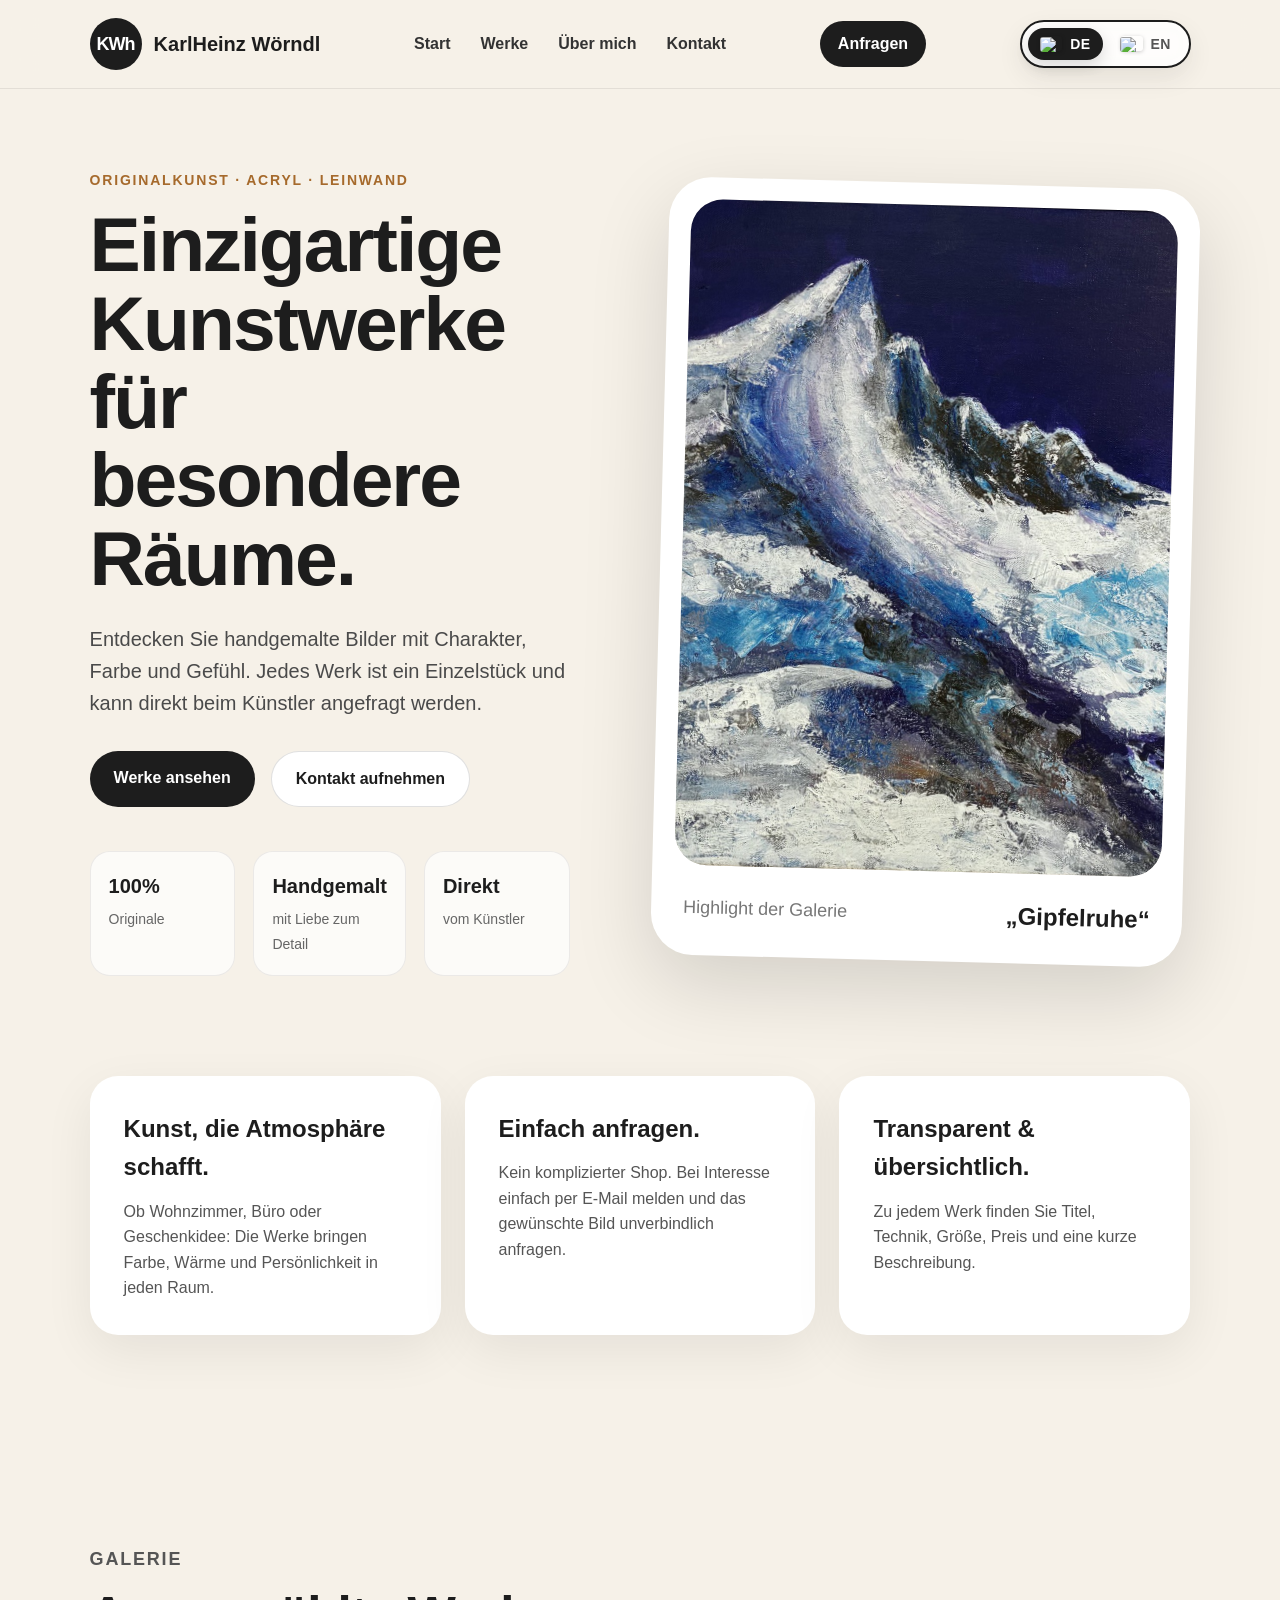
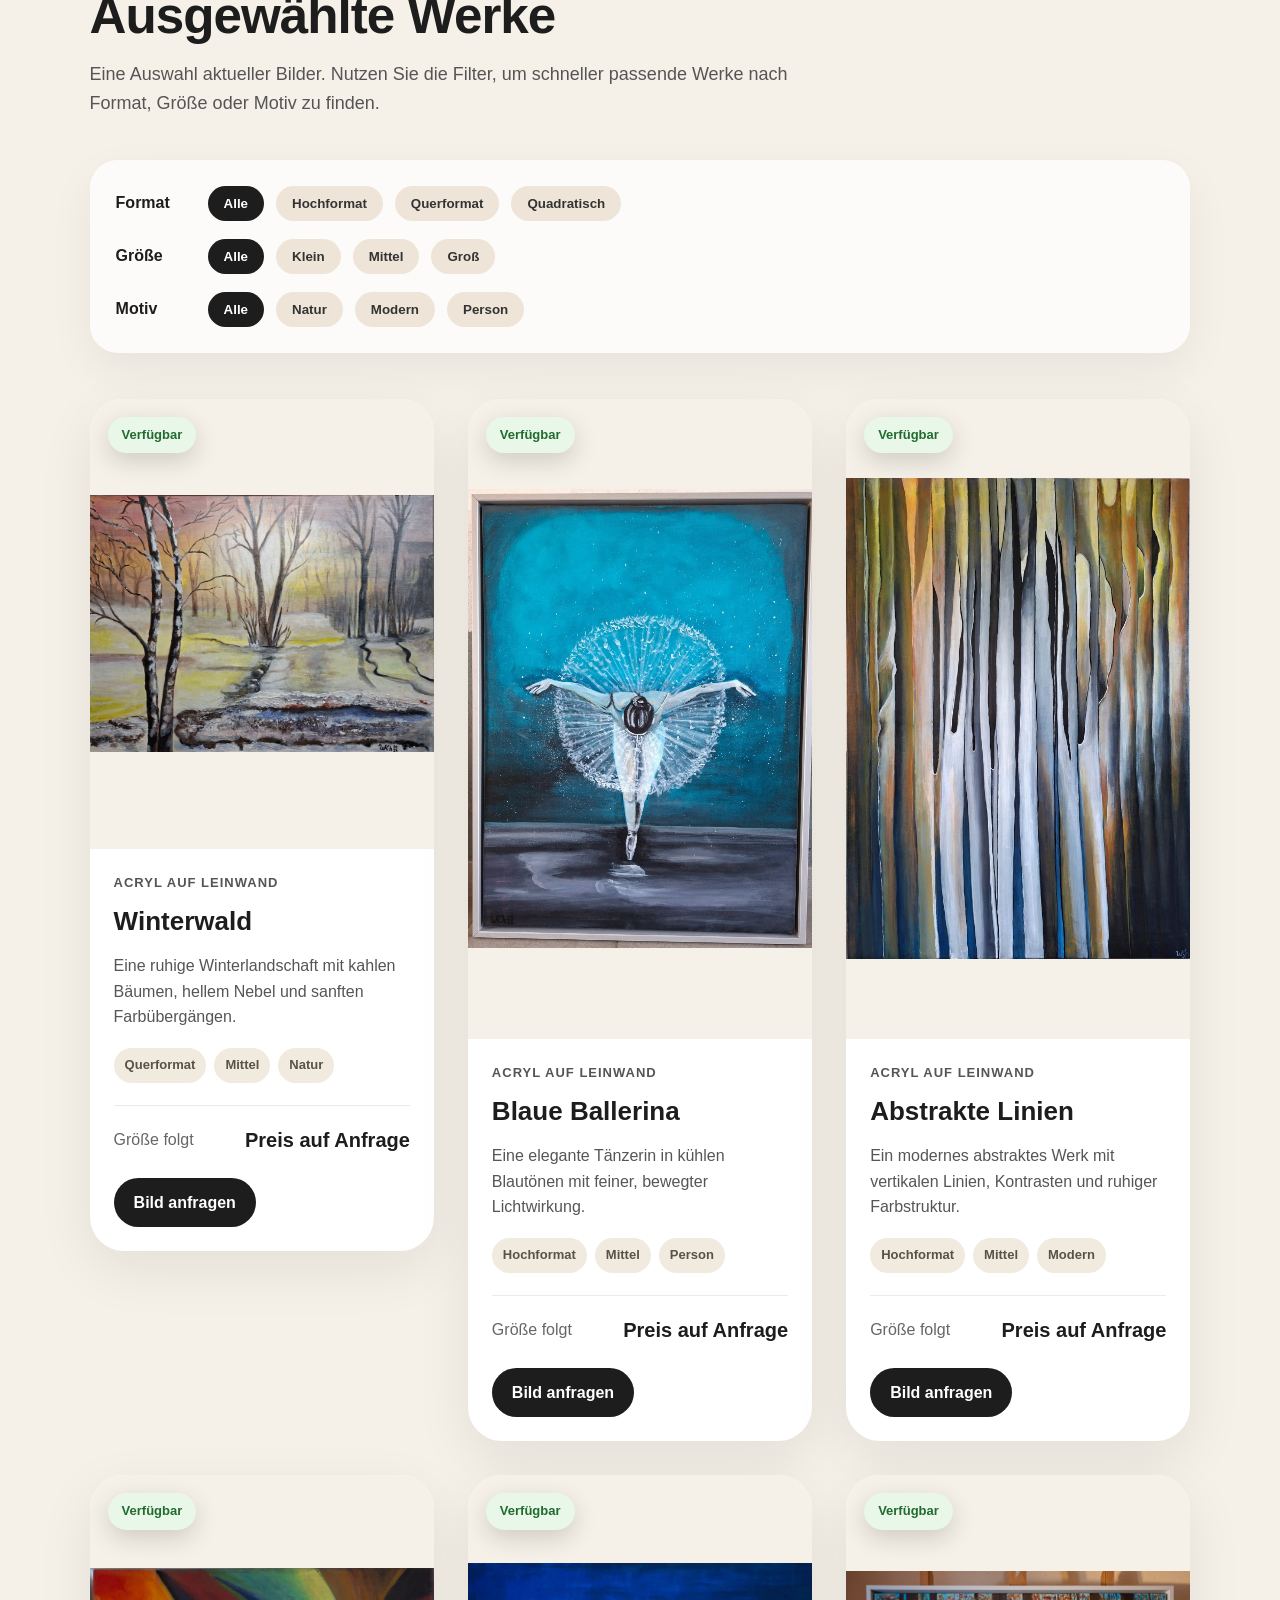
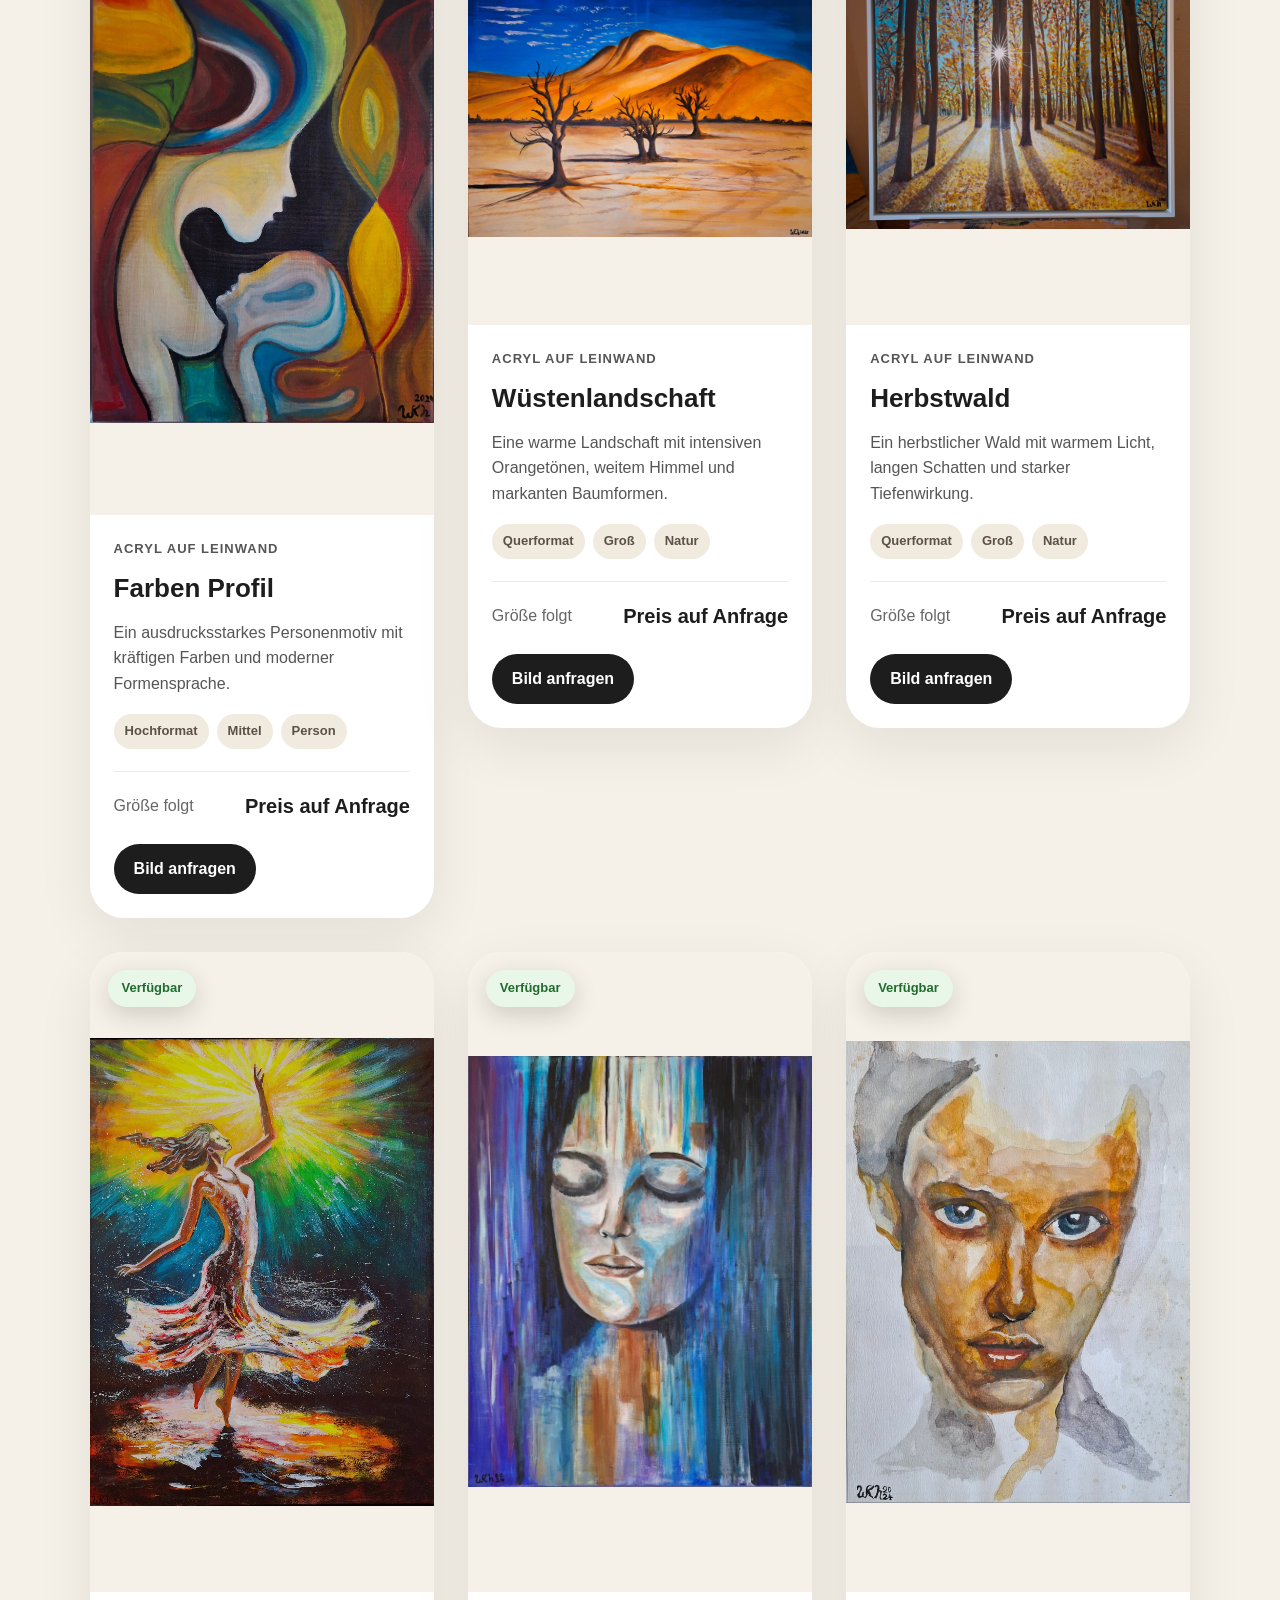
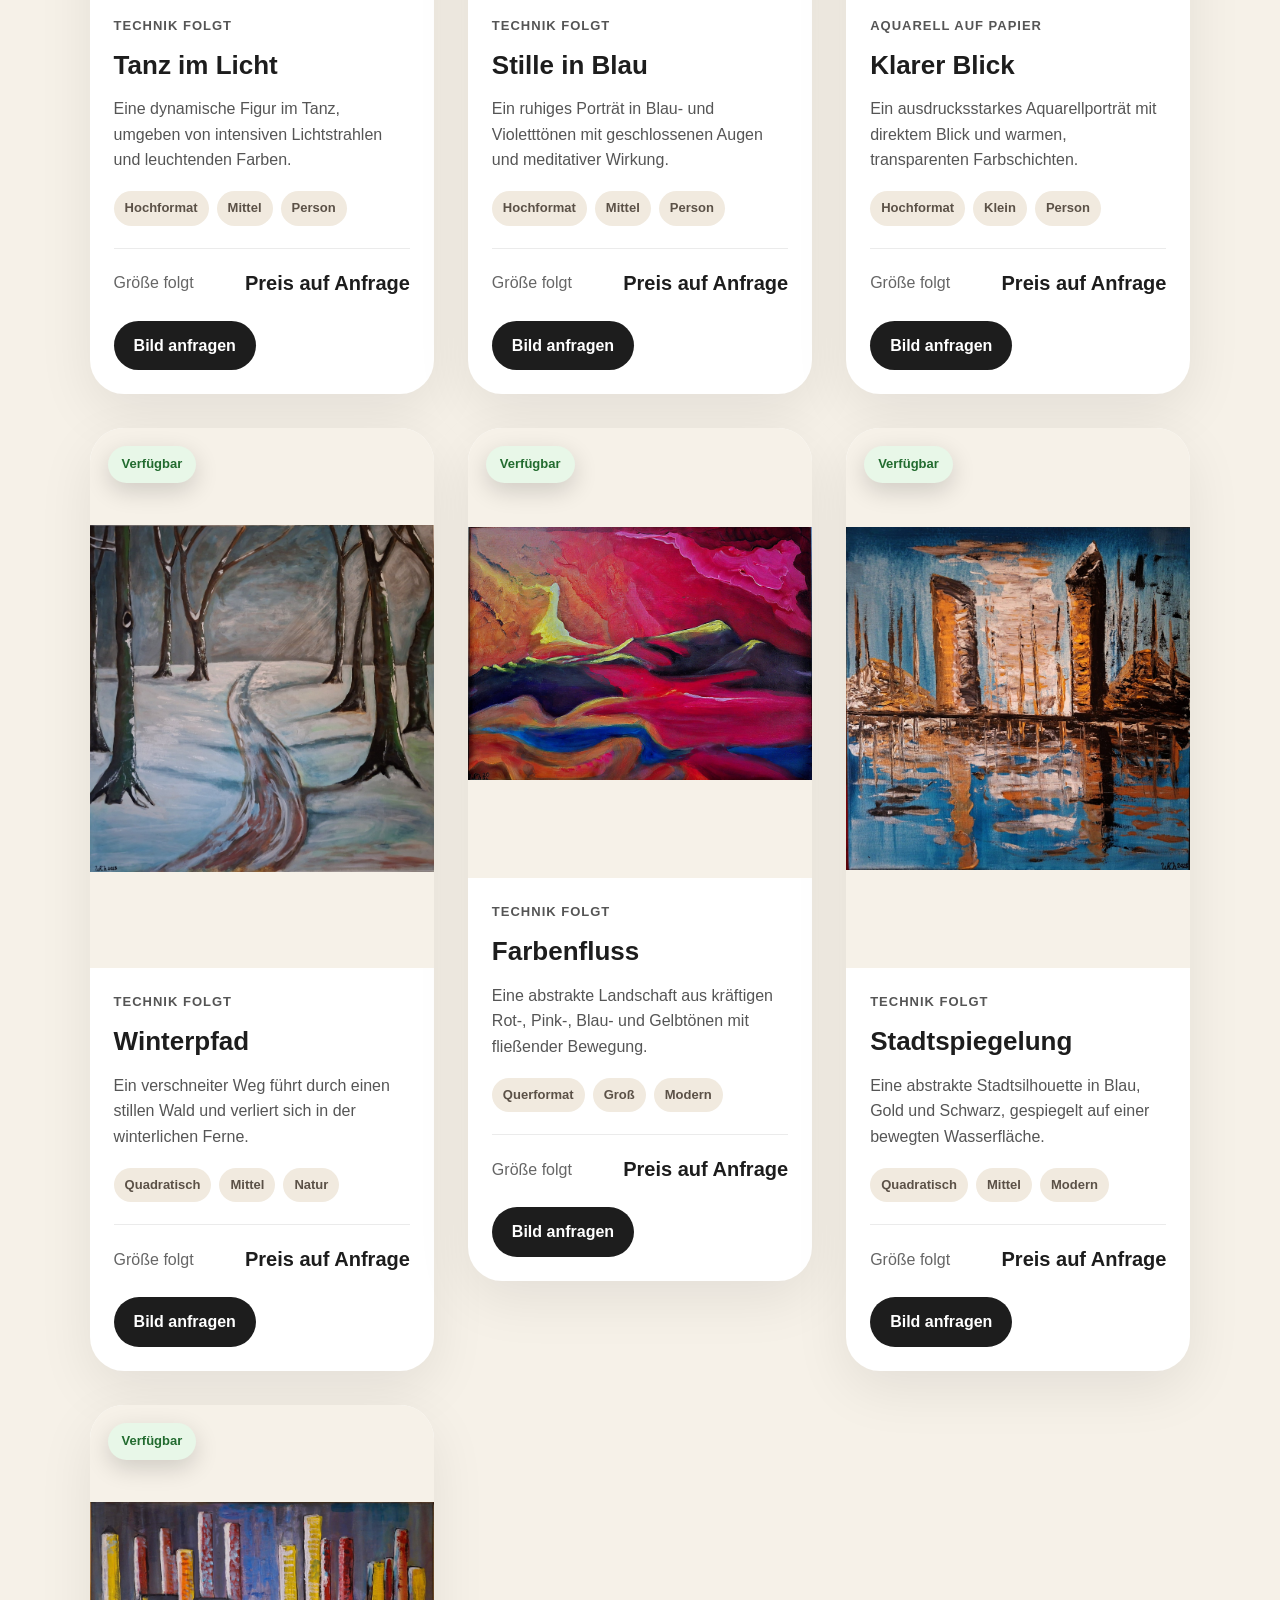
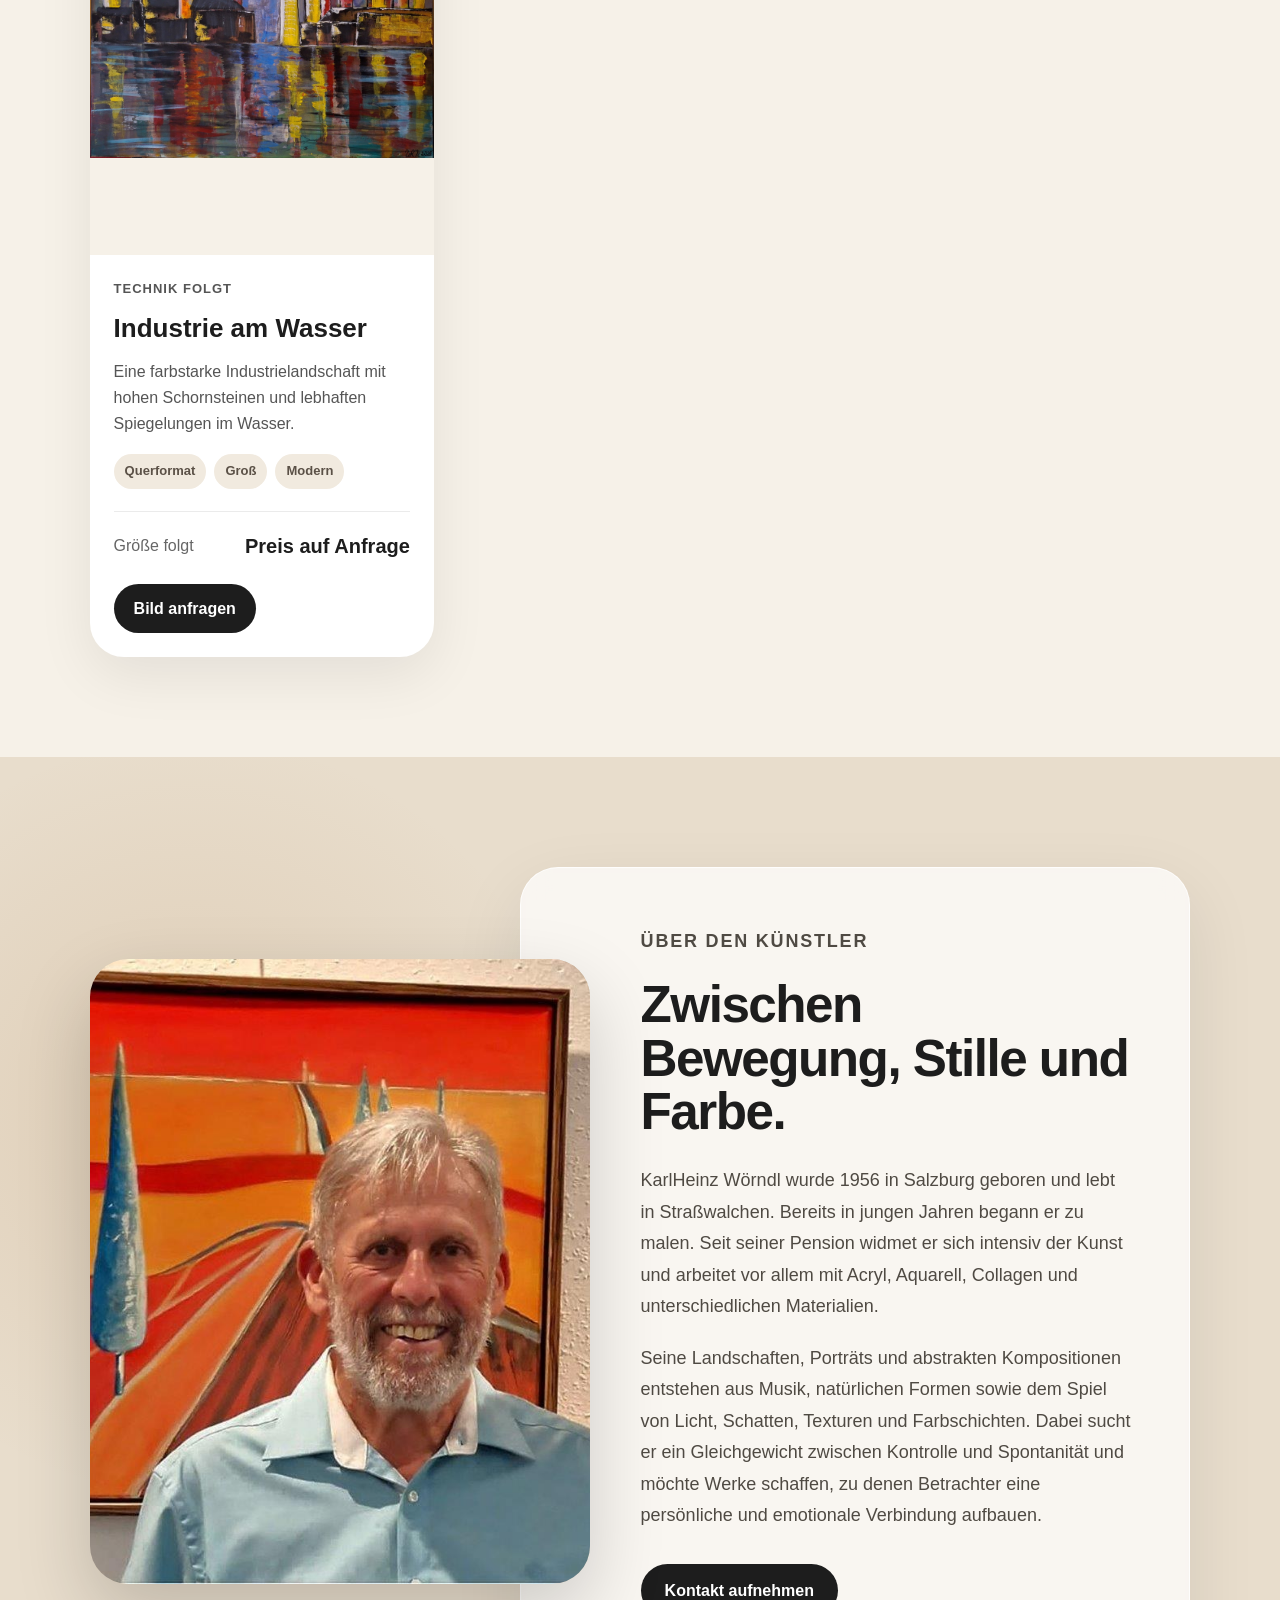
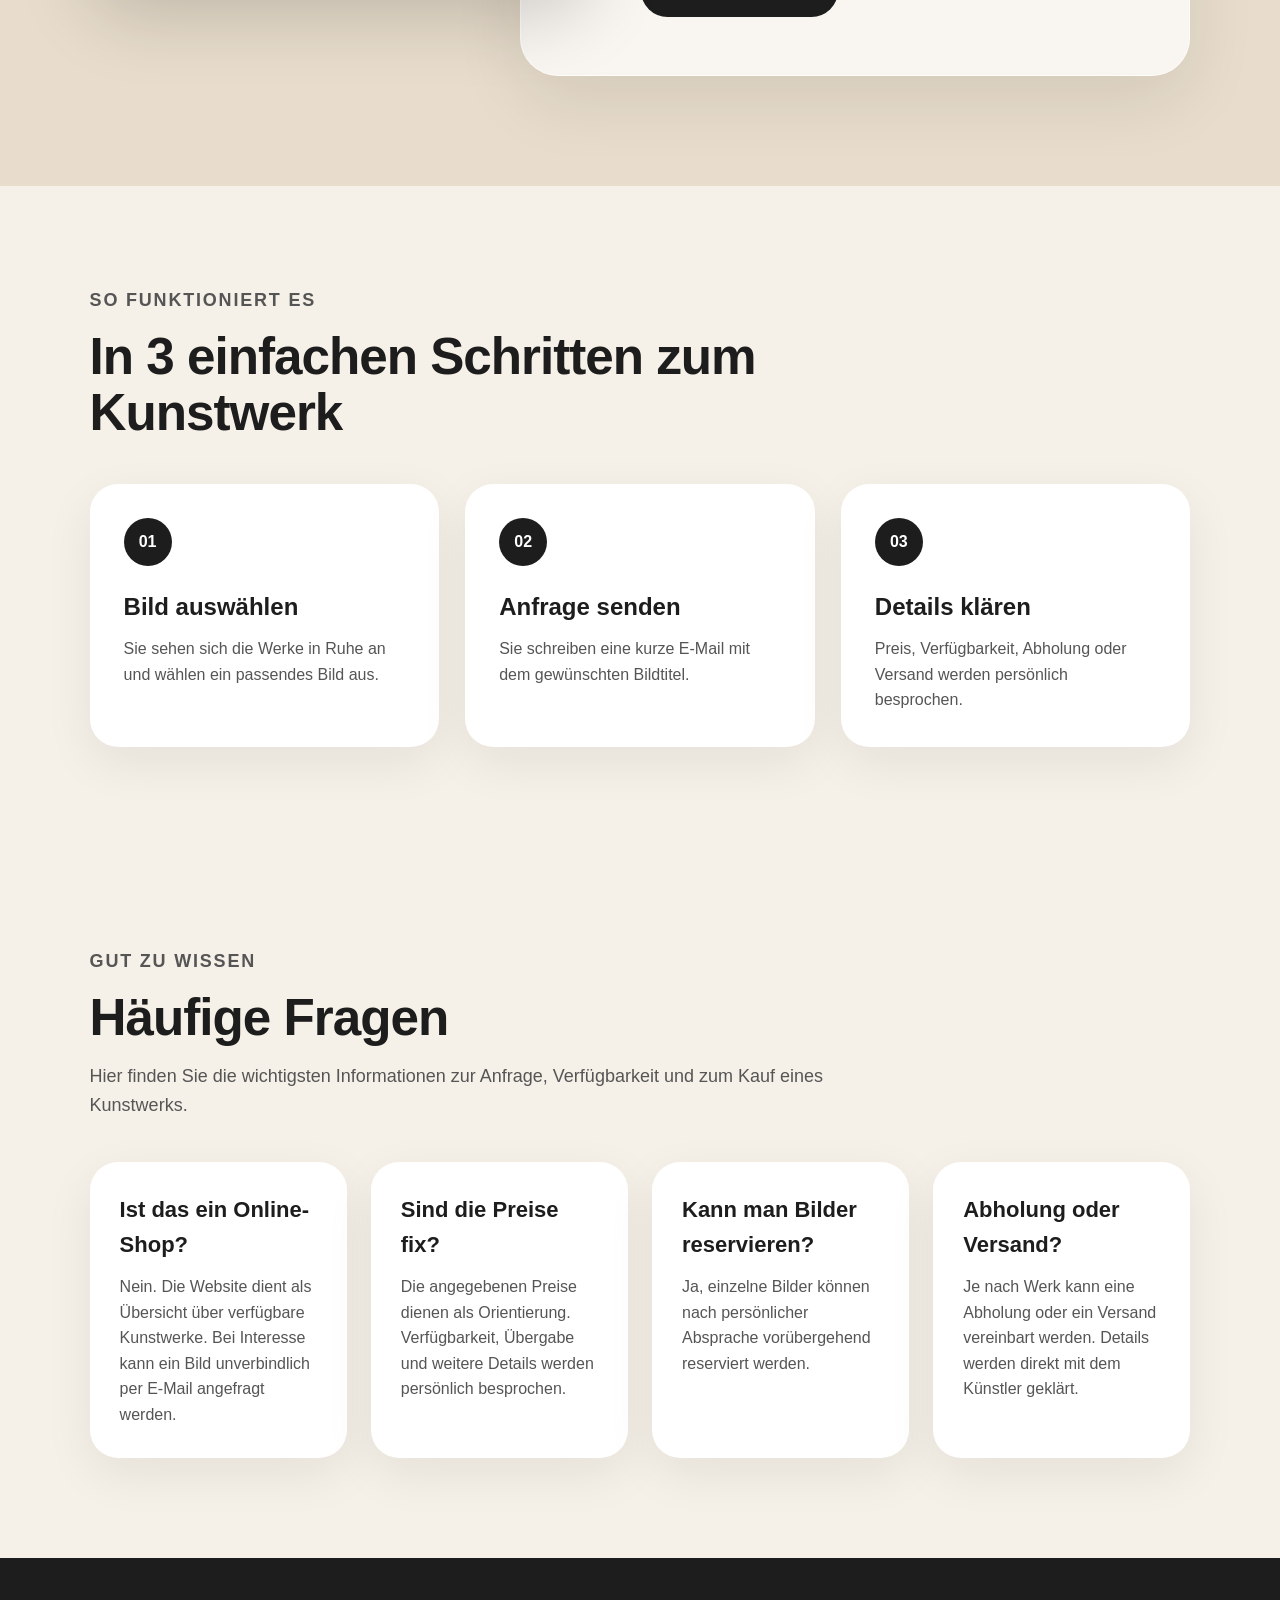
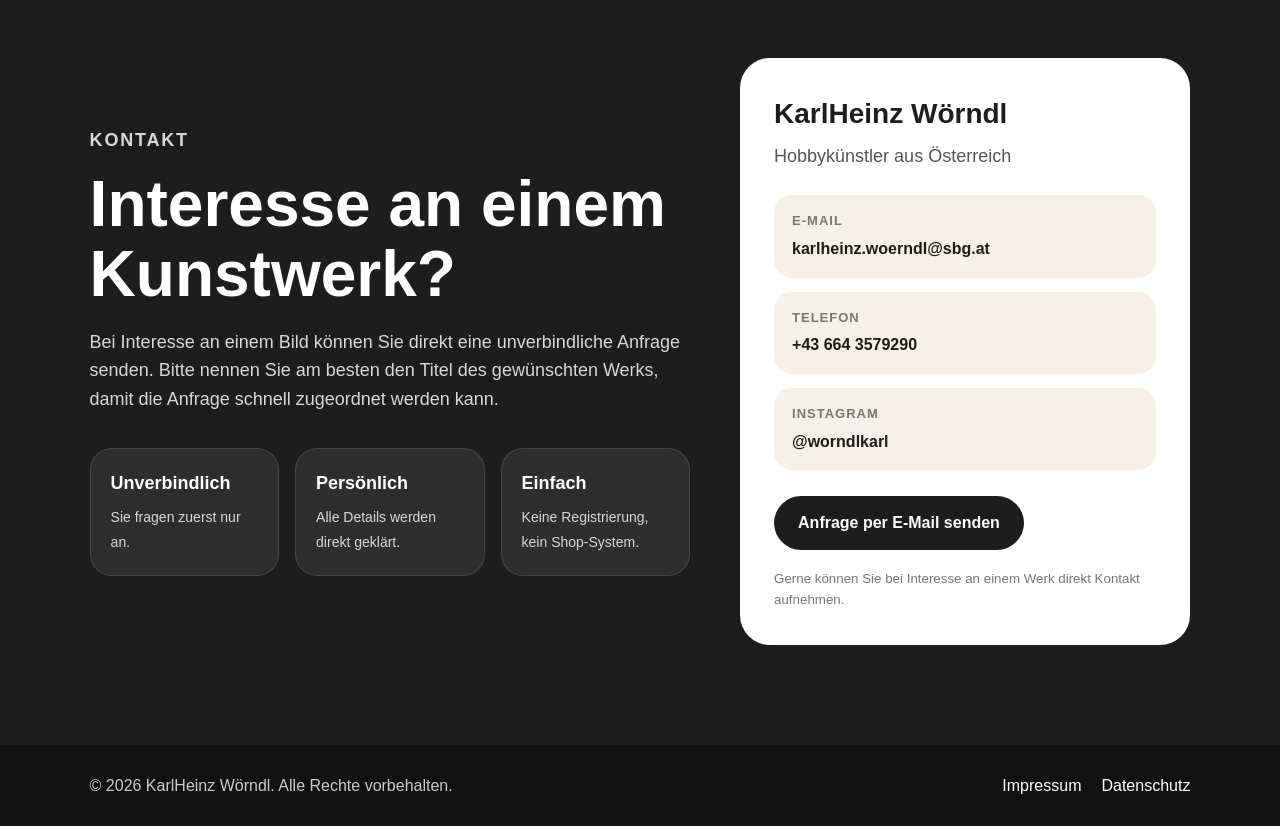
==== commit 20d08092: "Add files via upload" ====
--- a/index.html
+++ b/index.html
@@ -170,7 +170,12 @@
 
         <!-- ÜBER MICH -->
         <section id="ueber" class="about-section">
-            <div class="about-image"></div>
+<div class="about-image">
+    <img
+        src="images/artist/karlheinz-woerndl-portrait.jpg"
+        alt="KarlHeinz Wörndl vor einem seiner Kunstwerke"
+    >
+</div>
 
             <div class="about-content">
                 <p class="eyebrow">Über den Künstler</p>
--- a/css/style.css
+++ b/css/style.css
@@ -2021,3 +2021,134 @@
 .lang-flag {
     display: none;
 }
+
+/* =========================
+   KÜNSTLERPROFIL – FINALES DESIGN
+========================= */
+
+.about-section {
+    position: relative;
+    display: grid;
+    grid-template-columns: minmax(360px, 500px) minmax(0, 1fr);
+    align-items: center;
+    gap: 0;
+
+    padding: 110px 7%;
+    overflow: hidden;
+
+    background:
+        radial-gradient(
+            circle at 15% 35%,
+            rgba(166, 106, 44, 0.14),
+            transparent 30%
+        ),
+        #e8ddcc;
+}
+
+/* Foto */
+.about-image {
+    position: relative;
+    z-index: 2;
+
+    width: 100%;
+    max-width: 500px;
+    aspect-ratio: 4 / 5;
+
+    overflow: hidden;
+    border-radius: 38px;
+
+    background: #d7c9b6;
+    box-shadow: 0 30px 75px rgba(0, 0, 0, 0.18);
+}
+
+.about-image img {
+    width: 100%;
+    height: 100%;
+
+    display: block;
+    object-fit: cover;
+    object-position: center 32%;
+}
+
+/* Textkarte */
+.about-content {
+    position: relative;
+    z-index: 1;
+
+    margin-left: -70px;
+    padding: 58px 58px 58px 120px;
+
+    background: rgba(255, 255, 255, 0.72);
+    border: 1px solid rgba(255, 255, 255, 0.75);
+    border-radius: 38px;
+
+    box-shadow: 0 24px 70px rgba(0, 0, 0, 0.09);
+    backdrop-filter: blur(14px);
+}
+
+.about-content h2 {
+    max-width: 900px;
+
+    font-size: clamp(38px, 4vw, 62px);
+    line-height: 1.05;
+    letter-spacing: -1.5px;
+
+    margin-bottom: 26px;
+}
+
+.about-content p {
+    max-width: 900px;
+
+    color: #4f4a43;
+    font-size: 18px;
+    line-height: 1.75;
+
+    margin-bottom: 20px;
+}
+
+.about-content .primary-button {
+    margin-top: 12px;
+}
+
+/* Tablet und kleinere Bildschirme */
+@media (max-width: 1050px) {
+    .about-section {
+        grid-template-columns: 1fr;
+        gap: 34px;
+    }
+
+    .about-image {
+        width: min(520px, 100%);
+        justify-self: center;
+    }
+
+    .about-content {
+        margin-left: 0;
+        padding: 42px;
+    }
+}
+
+/* Handy */
+@media (max-width: 700px) {
+    .about-section {
+        padding: 75px 6%;
+    }
+
+    .about-image {
+        aspect-ratio: 4 / 5;
+        border-radius: 28px;
+    }
+
+    .about-content {
+        padding: 30px 24px;
+        border-radius: 28px;
+    }
+
+    .about-content h2 {
+        font-size: 38px;
+    }
+
+    .about-content p {
+        font-size: 16px;
+    }
+}
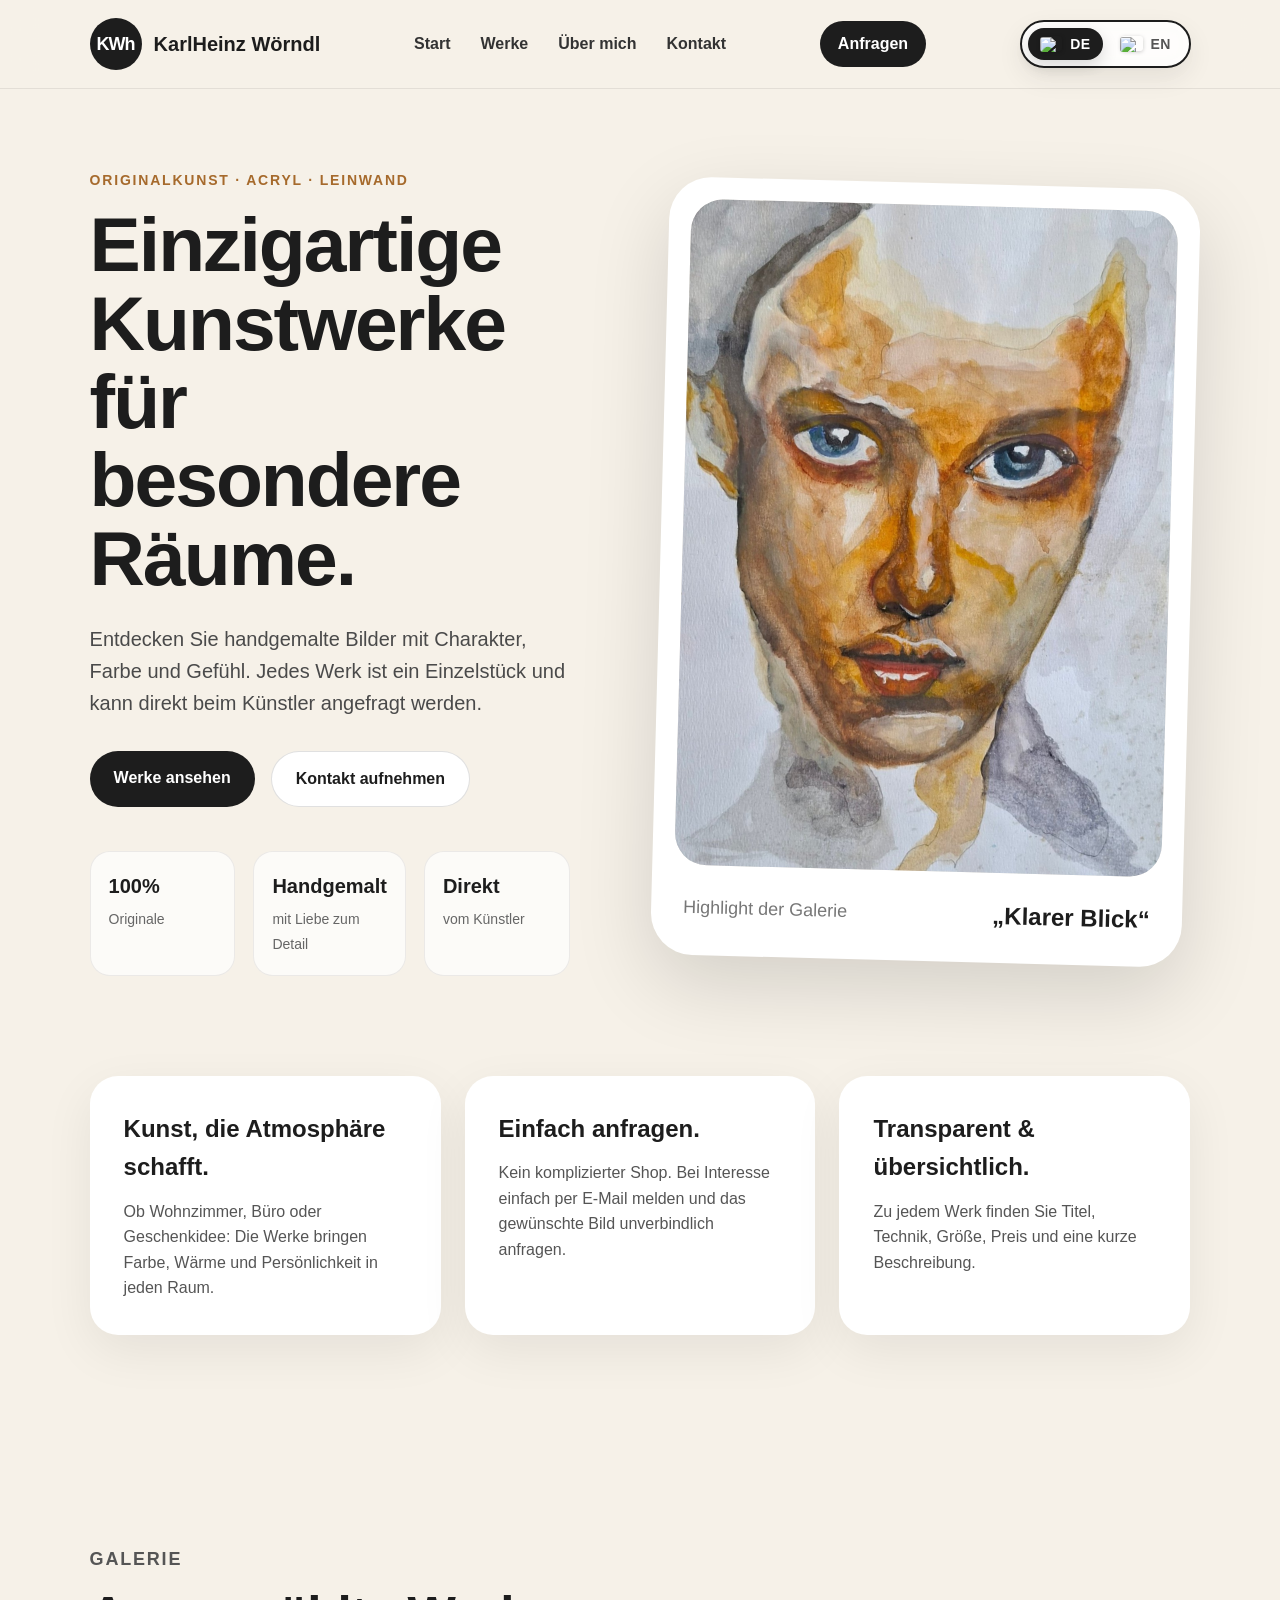
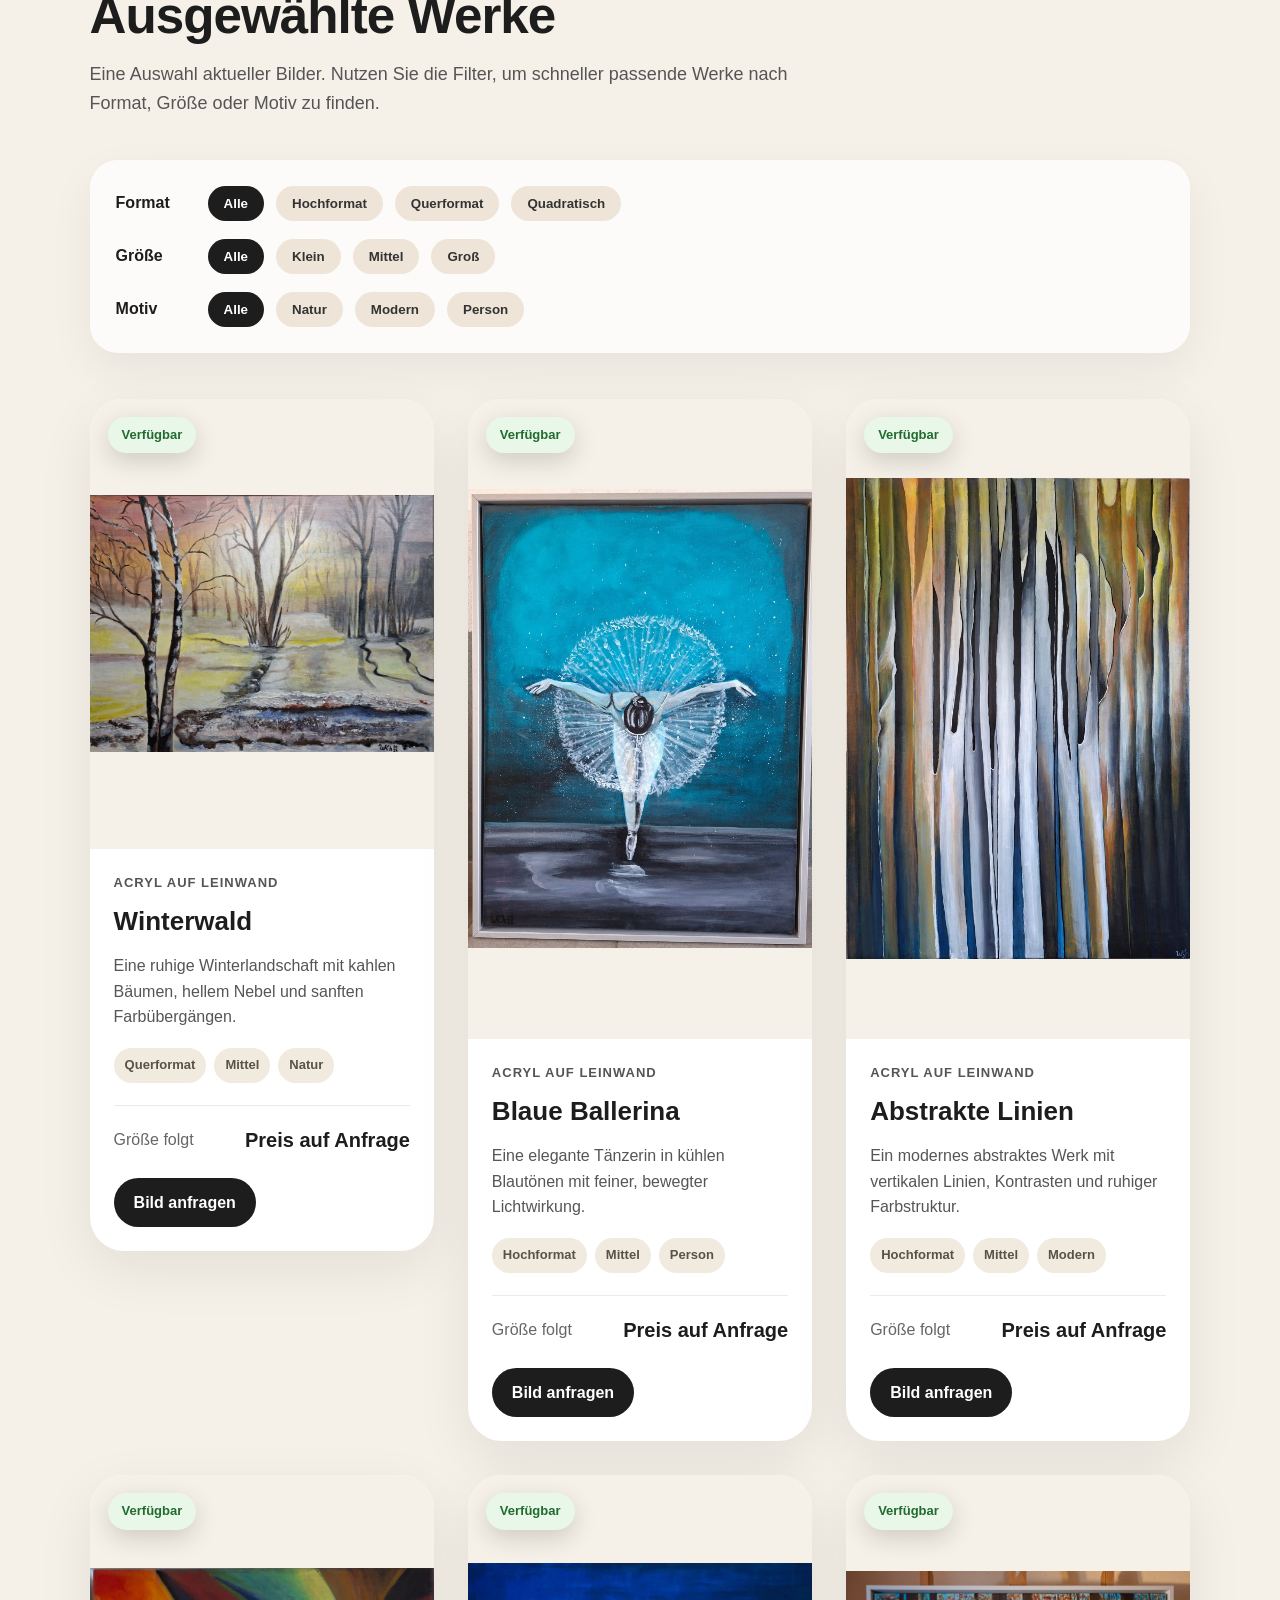
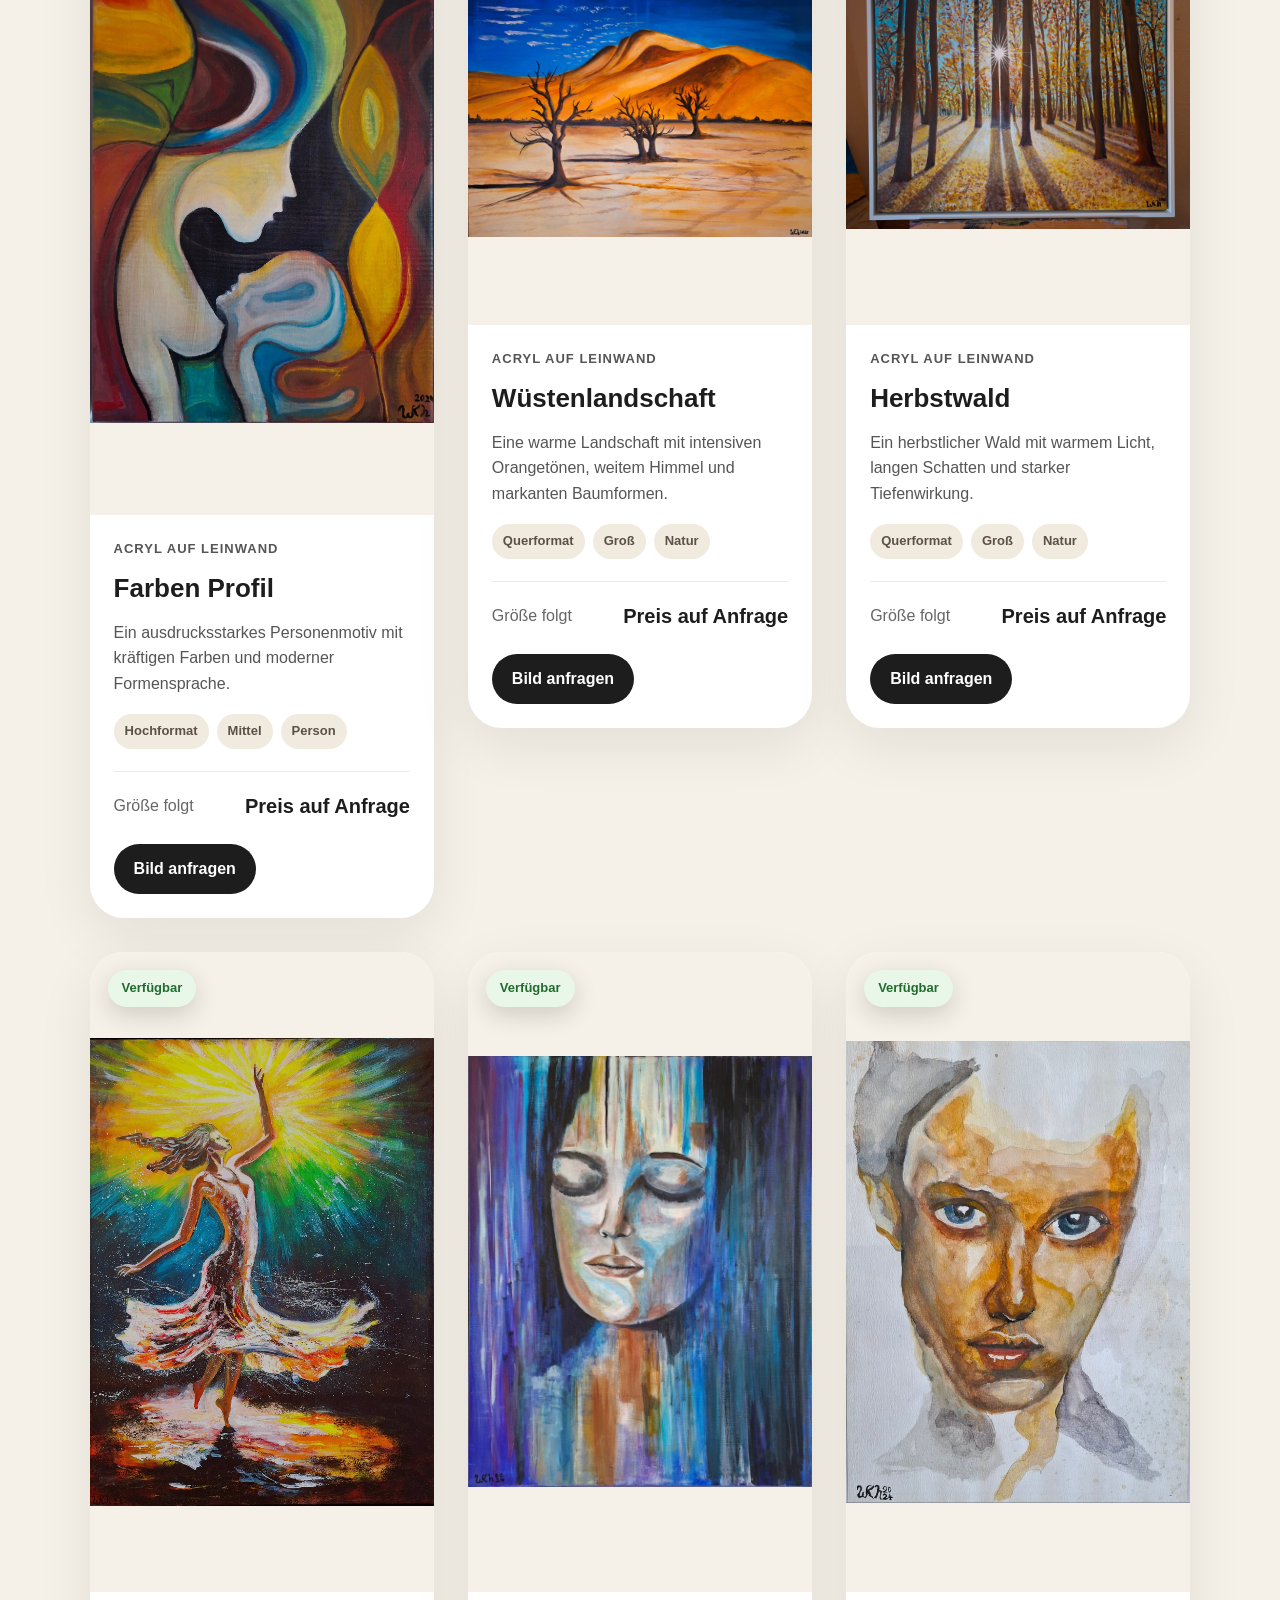
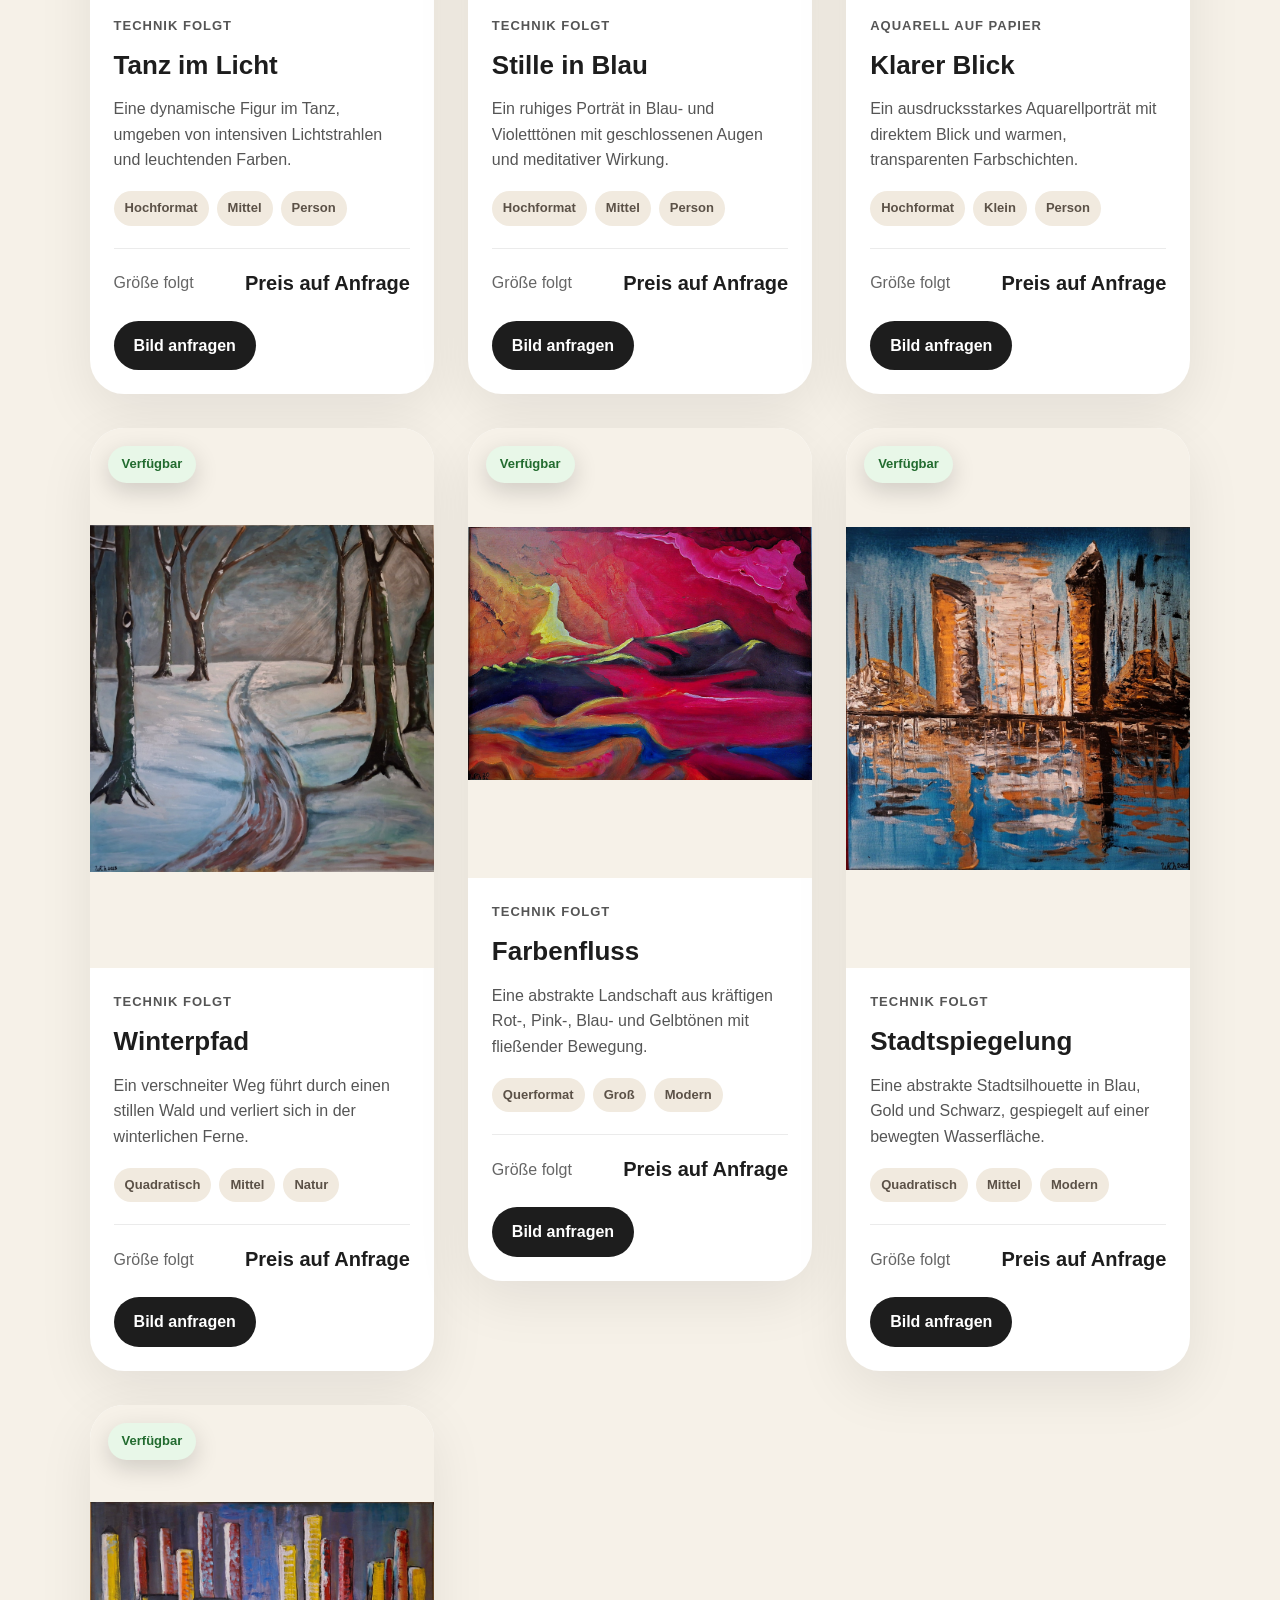
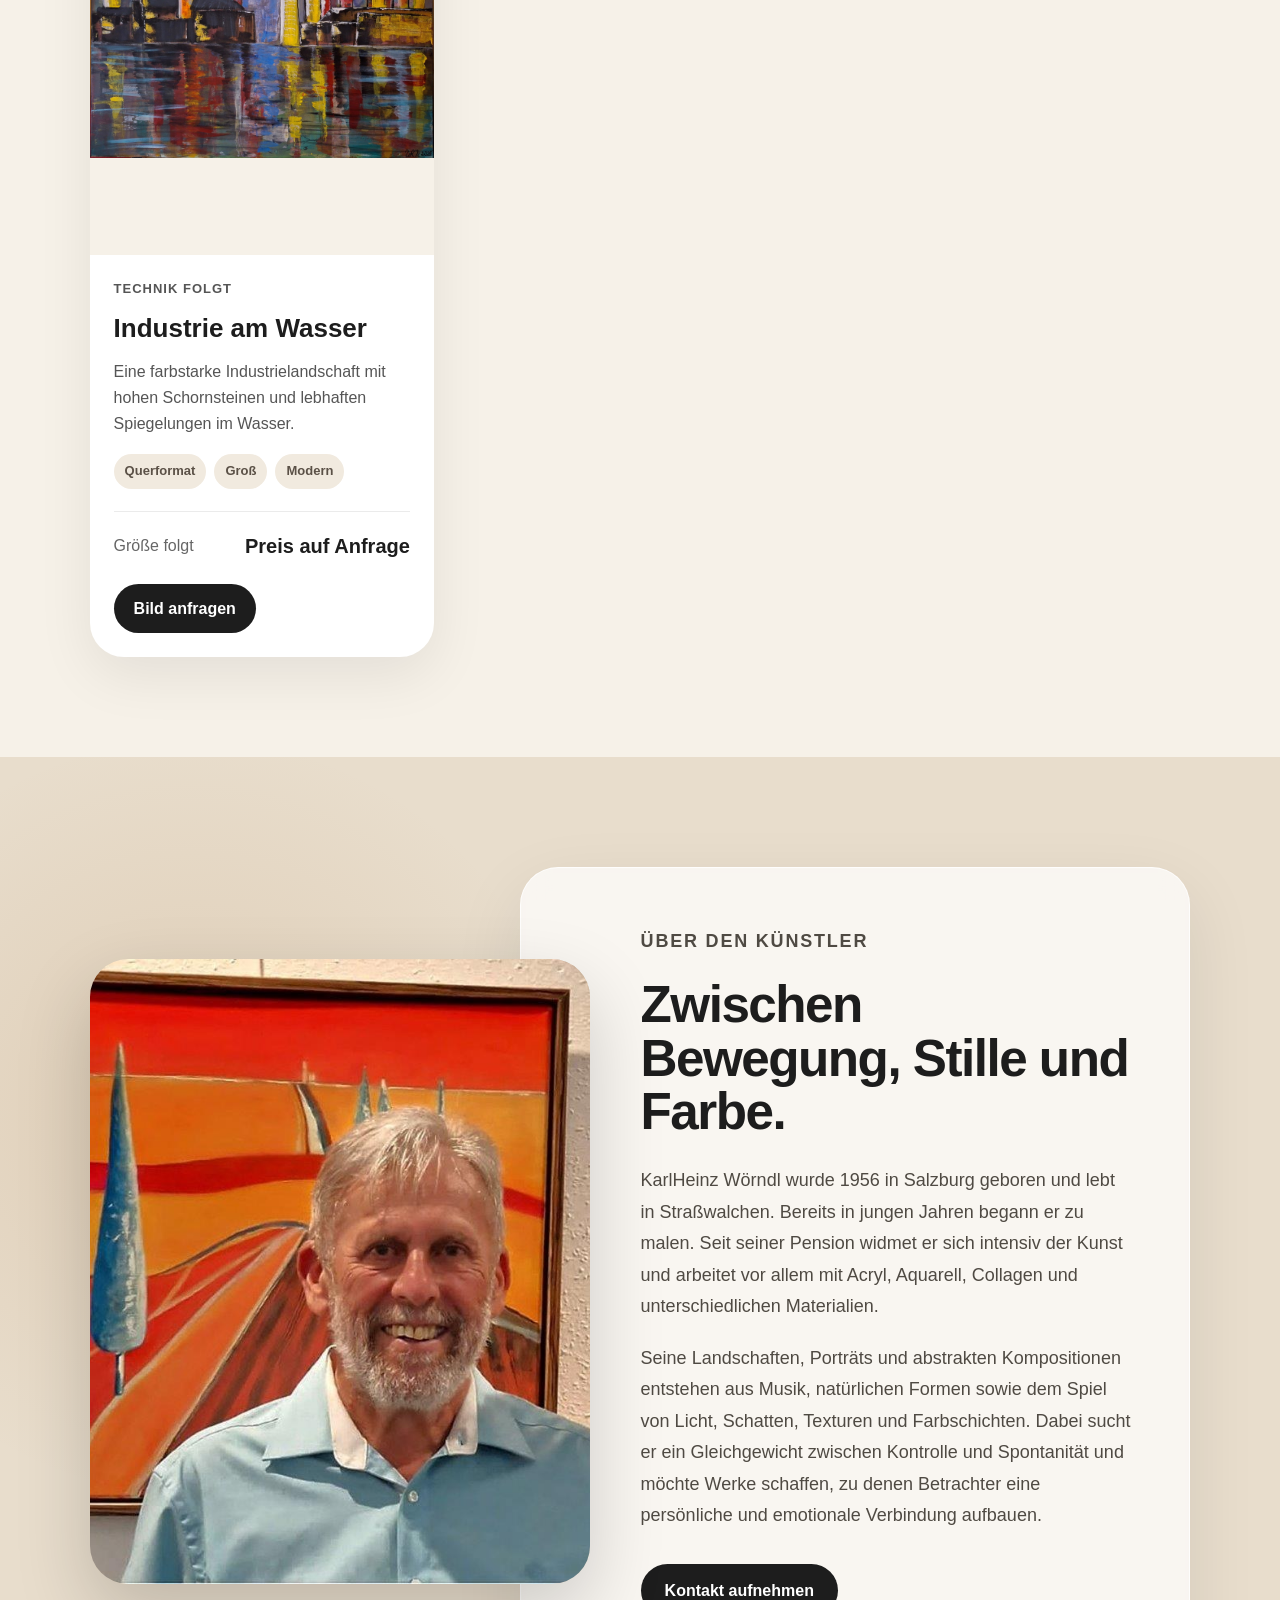
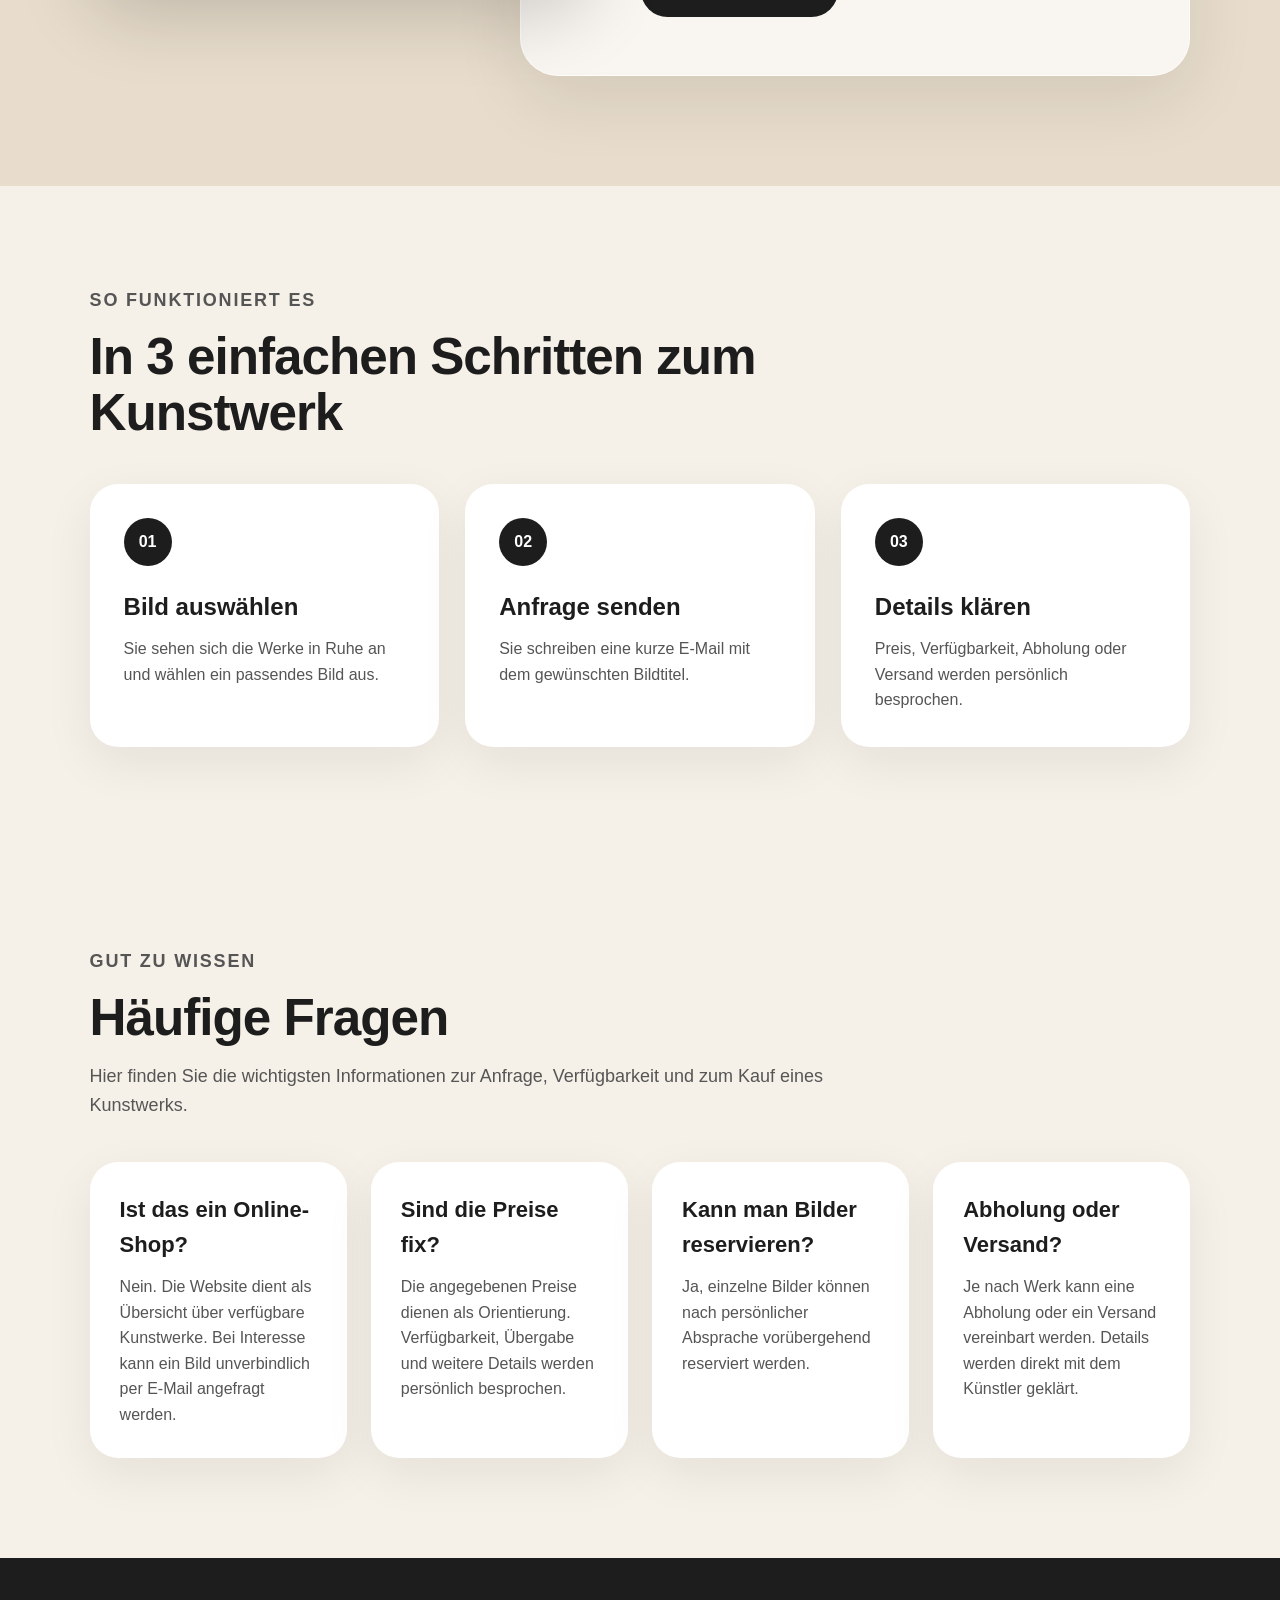
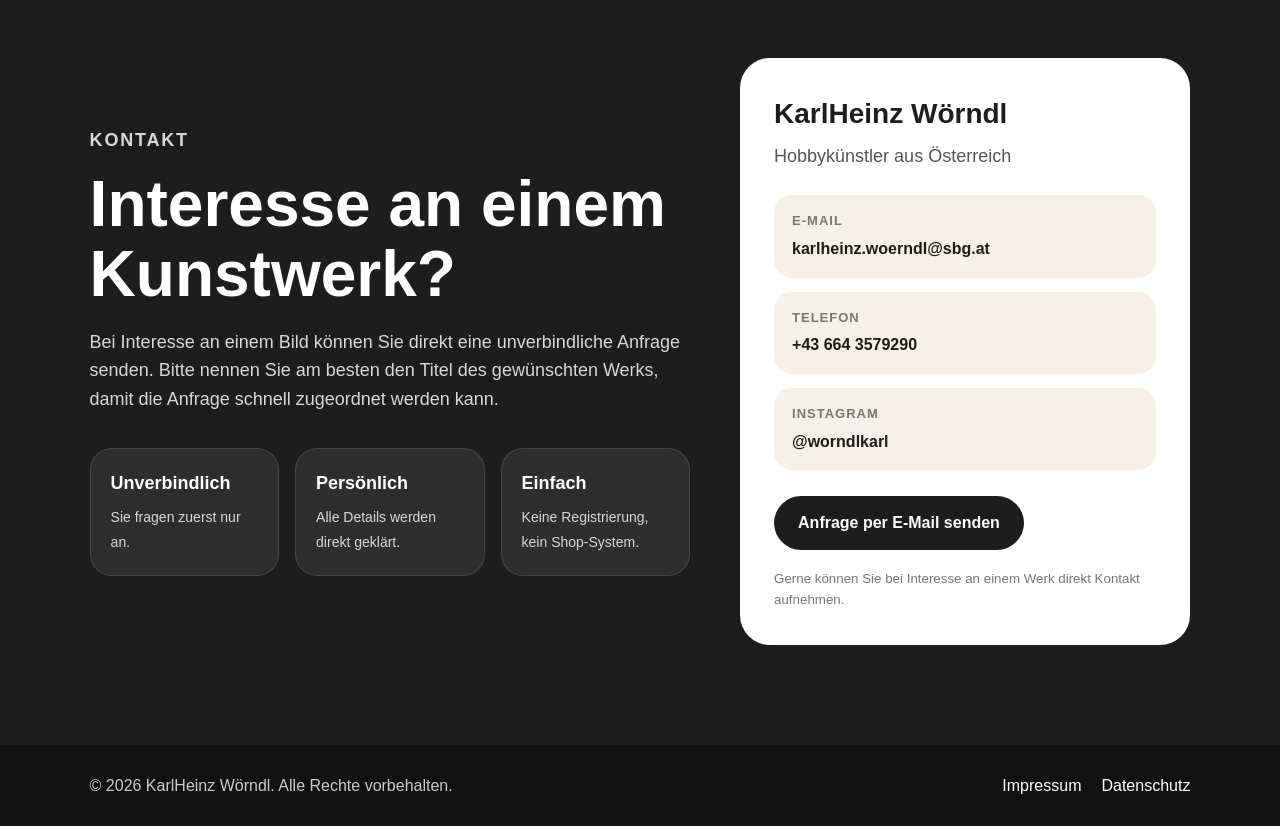
==== commit cf8d89e9: "Add files via upload" ====
--- a/index.html
+++ b/index.html
@@ -9,6 +9,7 @@
 
 <script src="js/i18n.js" defer></script>
 <script src="js/gallery.js" defer></script>
+<script src="js/hero-rotation.js" defer></script>
 
 </head>
 <body>
@@ -89,12 +90,16 @@
             <div class="hero-art">
                 <div class="hero-art-card">
                     <div class="hero-art-image">
-                    <img src="images/artworks/hero-bergbild.jpg" alt="Bergbild von KarlHeinz Wörndl">
+                        <img
+                            id="heroArtworkImage"
+                            src="images/artworks/hero-bergbild.jpg"
+                            alt="Kunstwerk von KarlHeinz Wörndl"
+                        >
                     </div>
-                    <div class="hero-art-text">
-                        <span>Highlight der Galerie</span>
-                        <strong>„Gipfelruhe“</strong>
-                </div>
+<div class="hero-art-text">
+    <span>Highlight der Galerie</span>
+    <strong id="heroArtworkTitle">„Gipfelruhe“</strong>
+</div>
                 </div>
             </div>
         </section>
--- a/css/style.css
+++ b/css/style.css
@@ -2151,4 +2151,31 @@
     .about-content p {
         font-size: 16px;
     }
+}
+
+/* =========================
+   WECHSELNDES HERO-KUNSTWERK
+========================= */
+
+.hero-art-image img {
+    transition:
+        opacity 0.32s ease,
+        transform 0.65s ease;
+}
+
+.hero-art-image img.is-changing {
+    opacity: 0;
+    transform: scale(1.18);
+}
+
+.hero-art-text strong {
+    display: inline-block;
+    transition:
+        opacity 0.28s ease,
+        transform 0.28s ease;
+}
+
+.hero-art-text strong.is-changing {
+    opacity: 0;
+    transform: translateY(8px);
 }
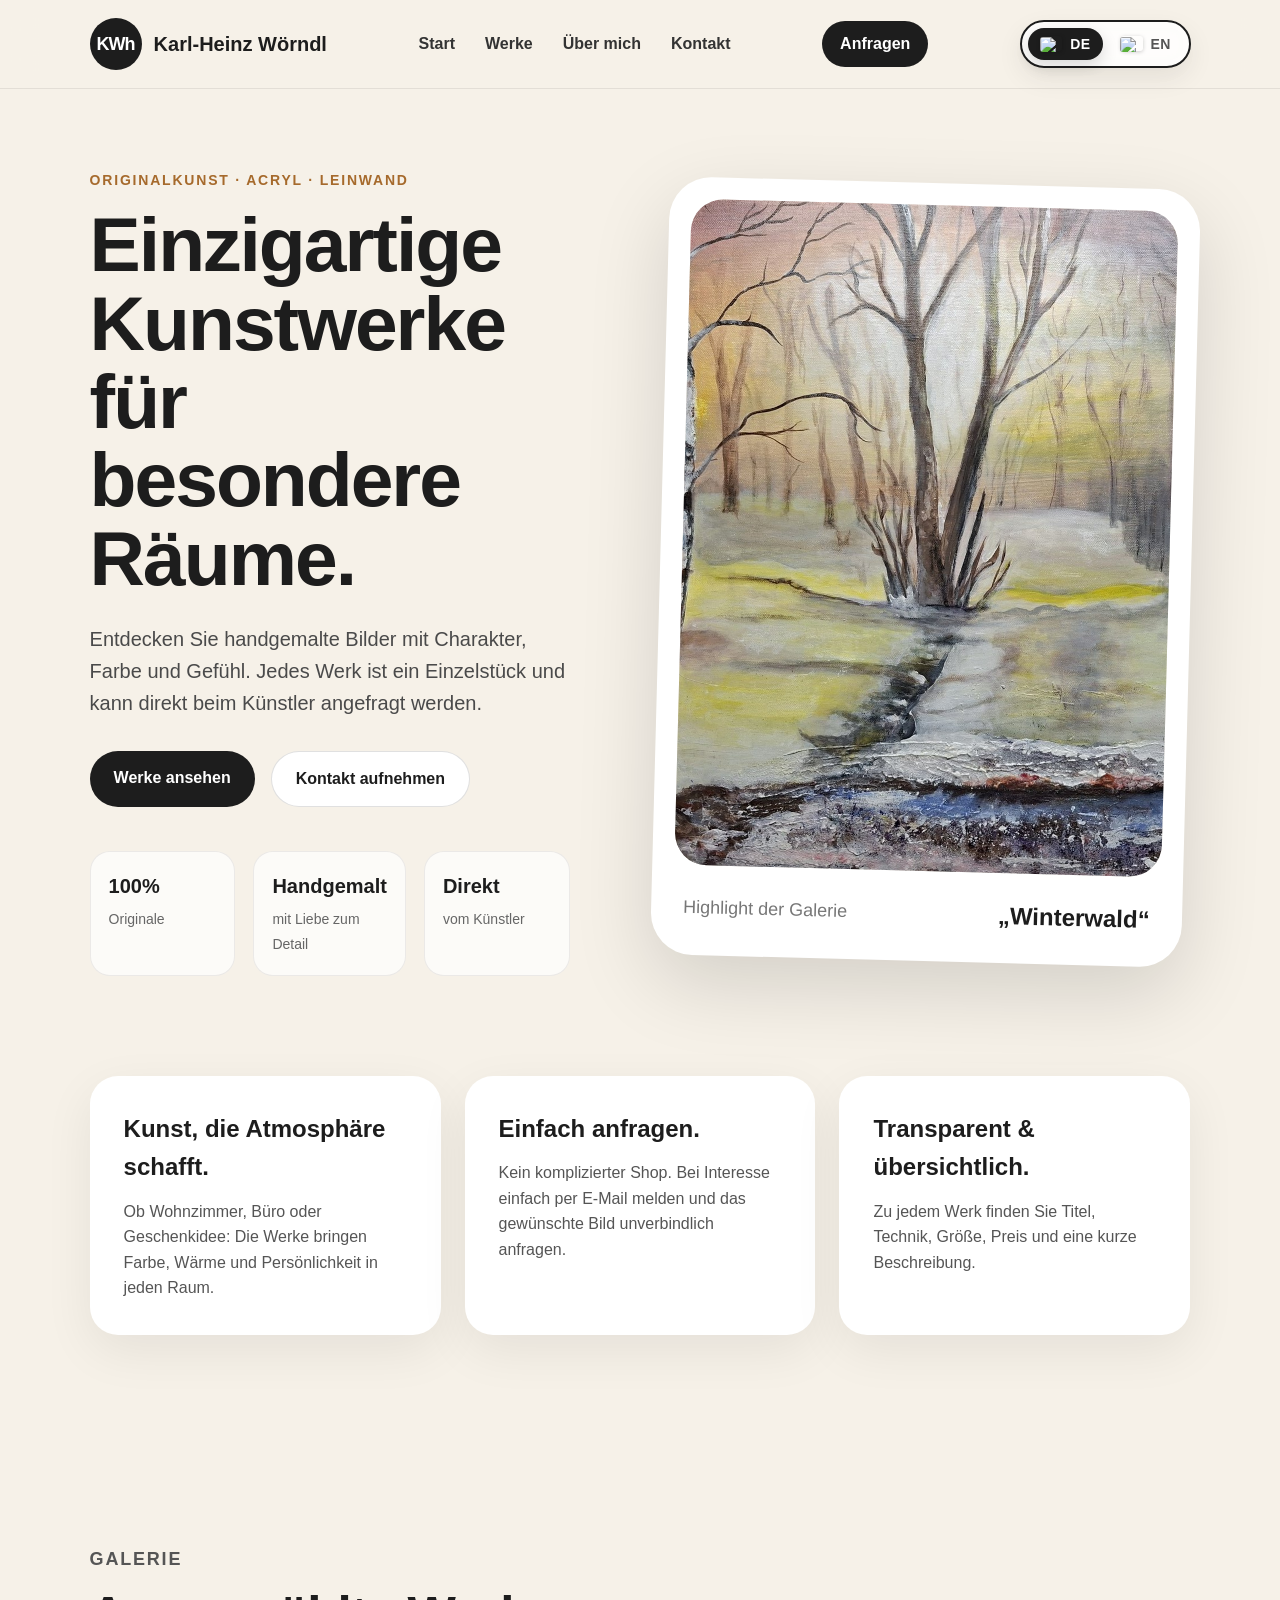
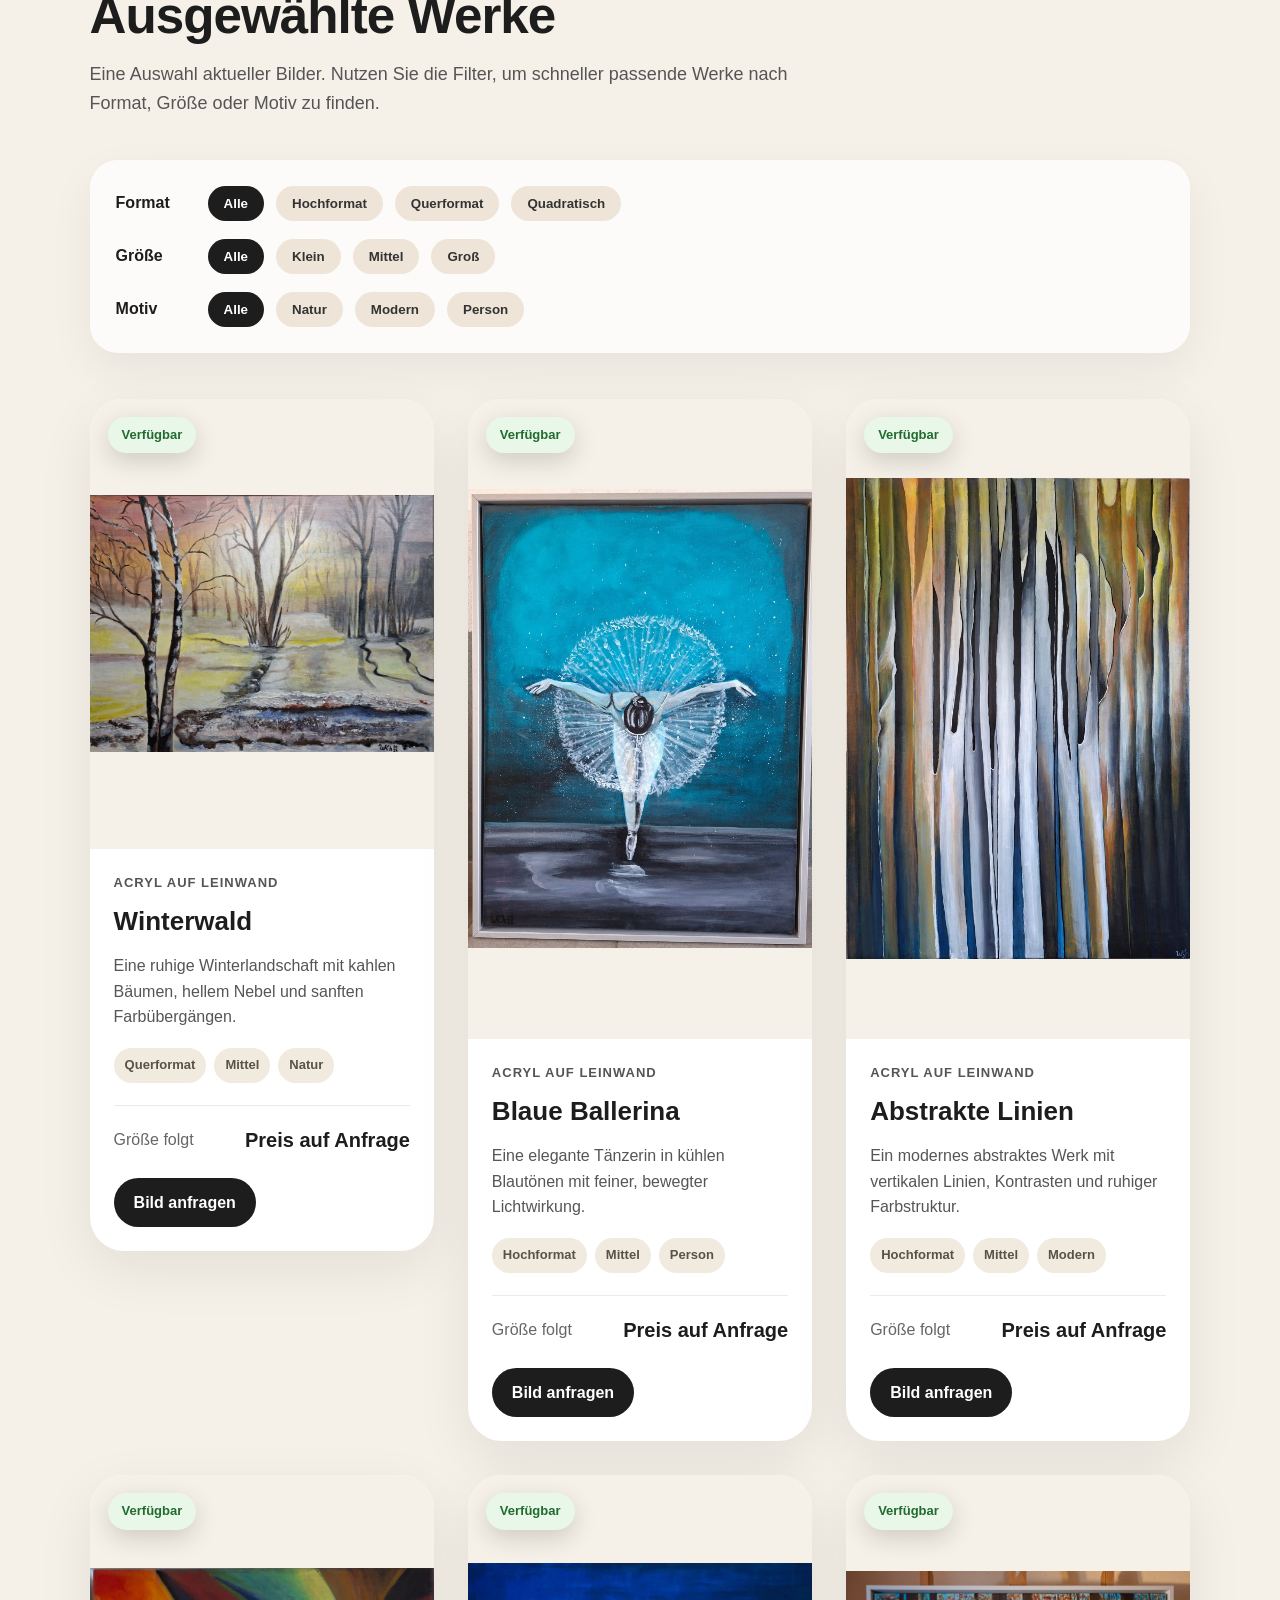
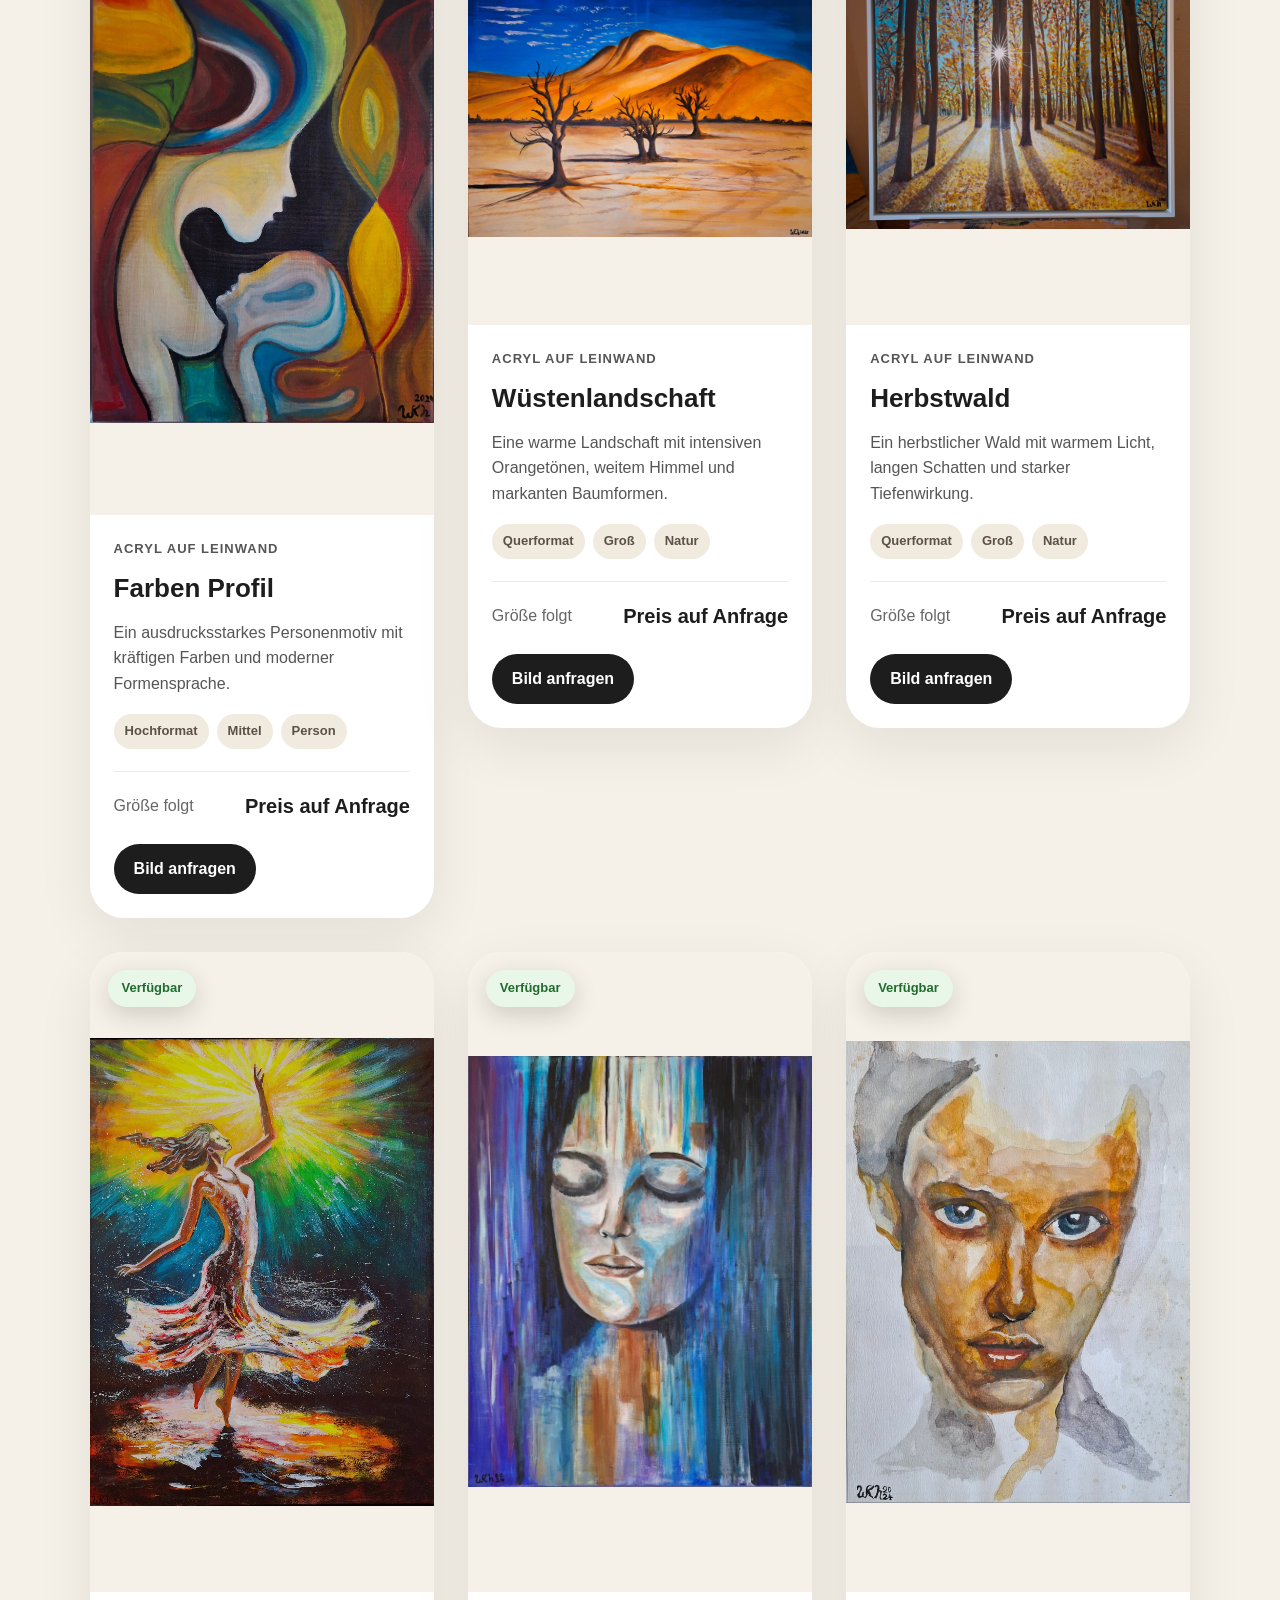
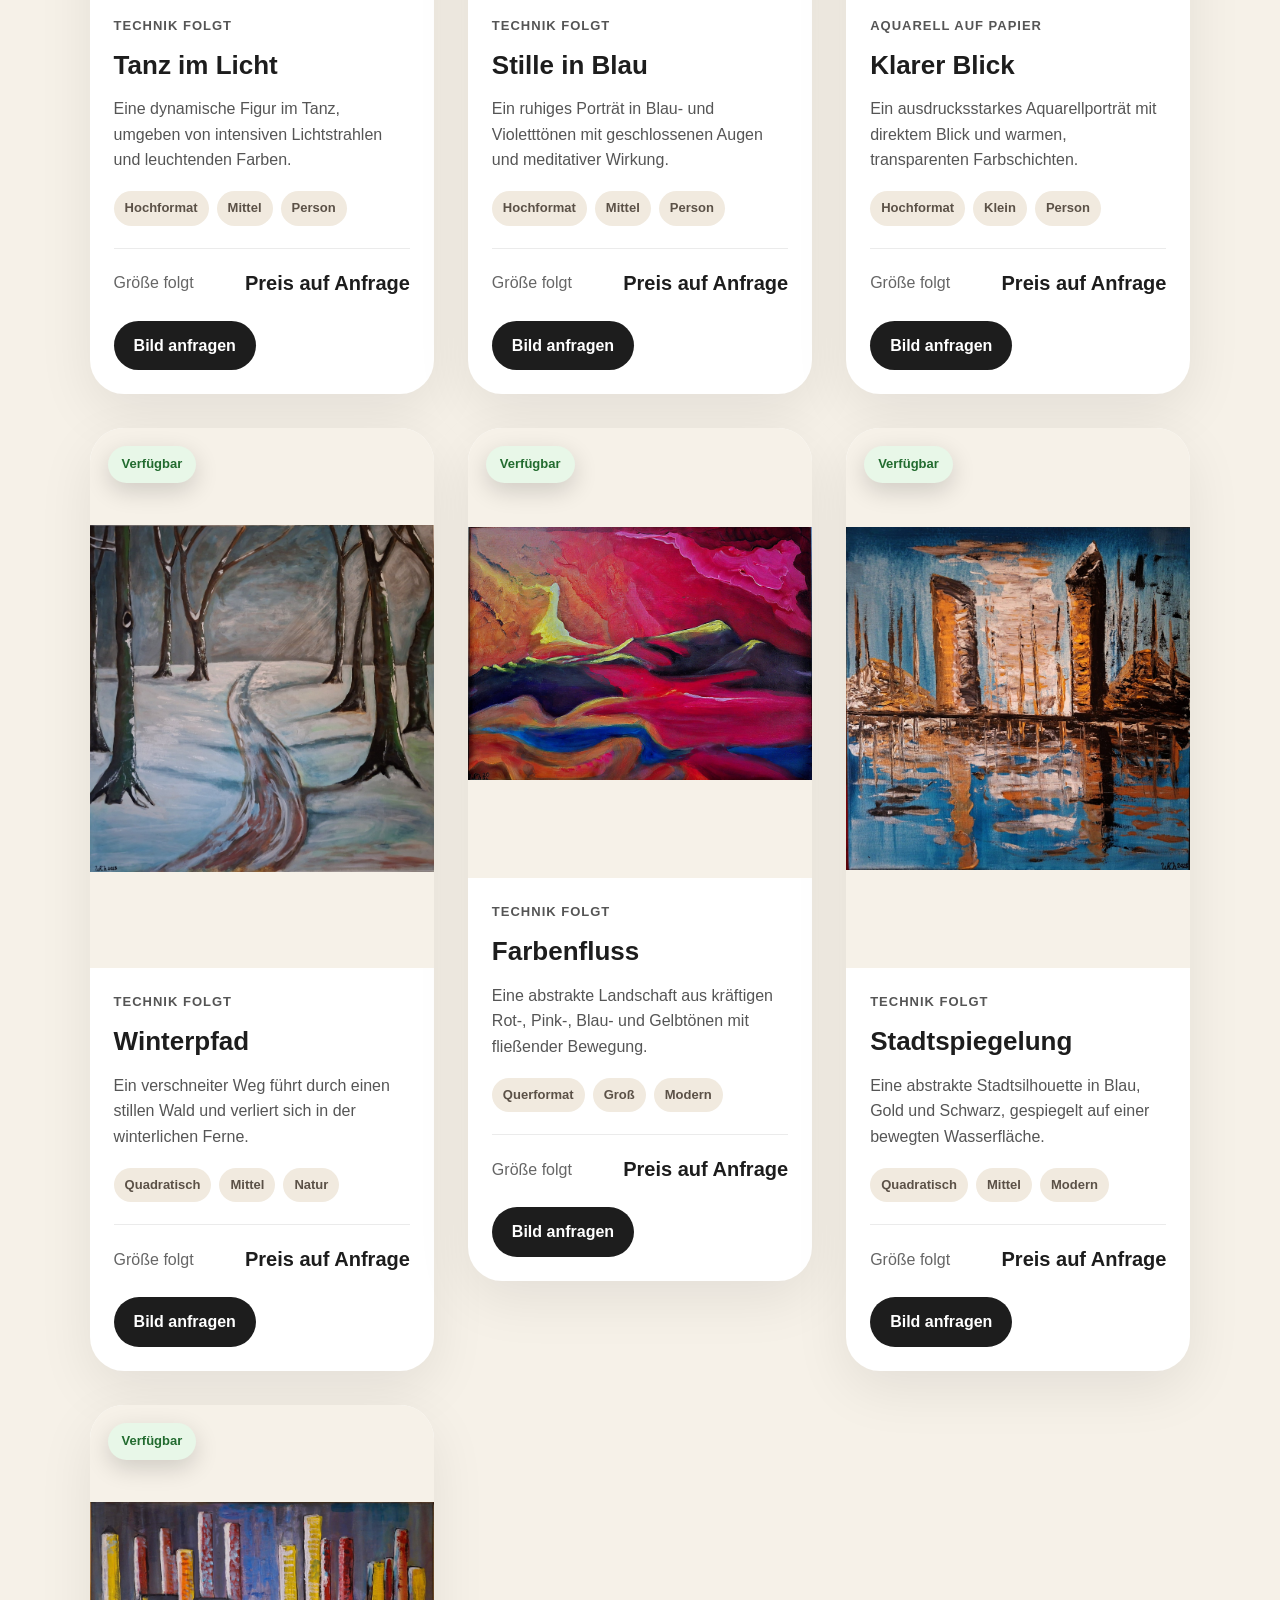
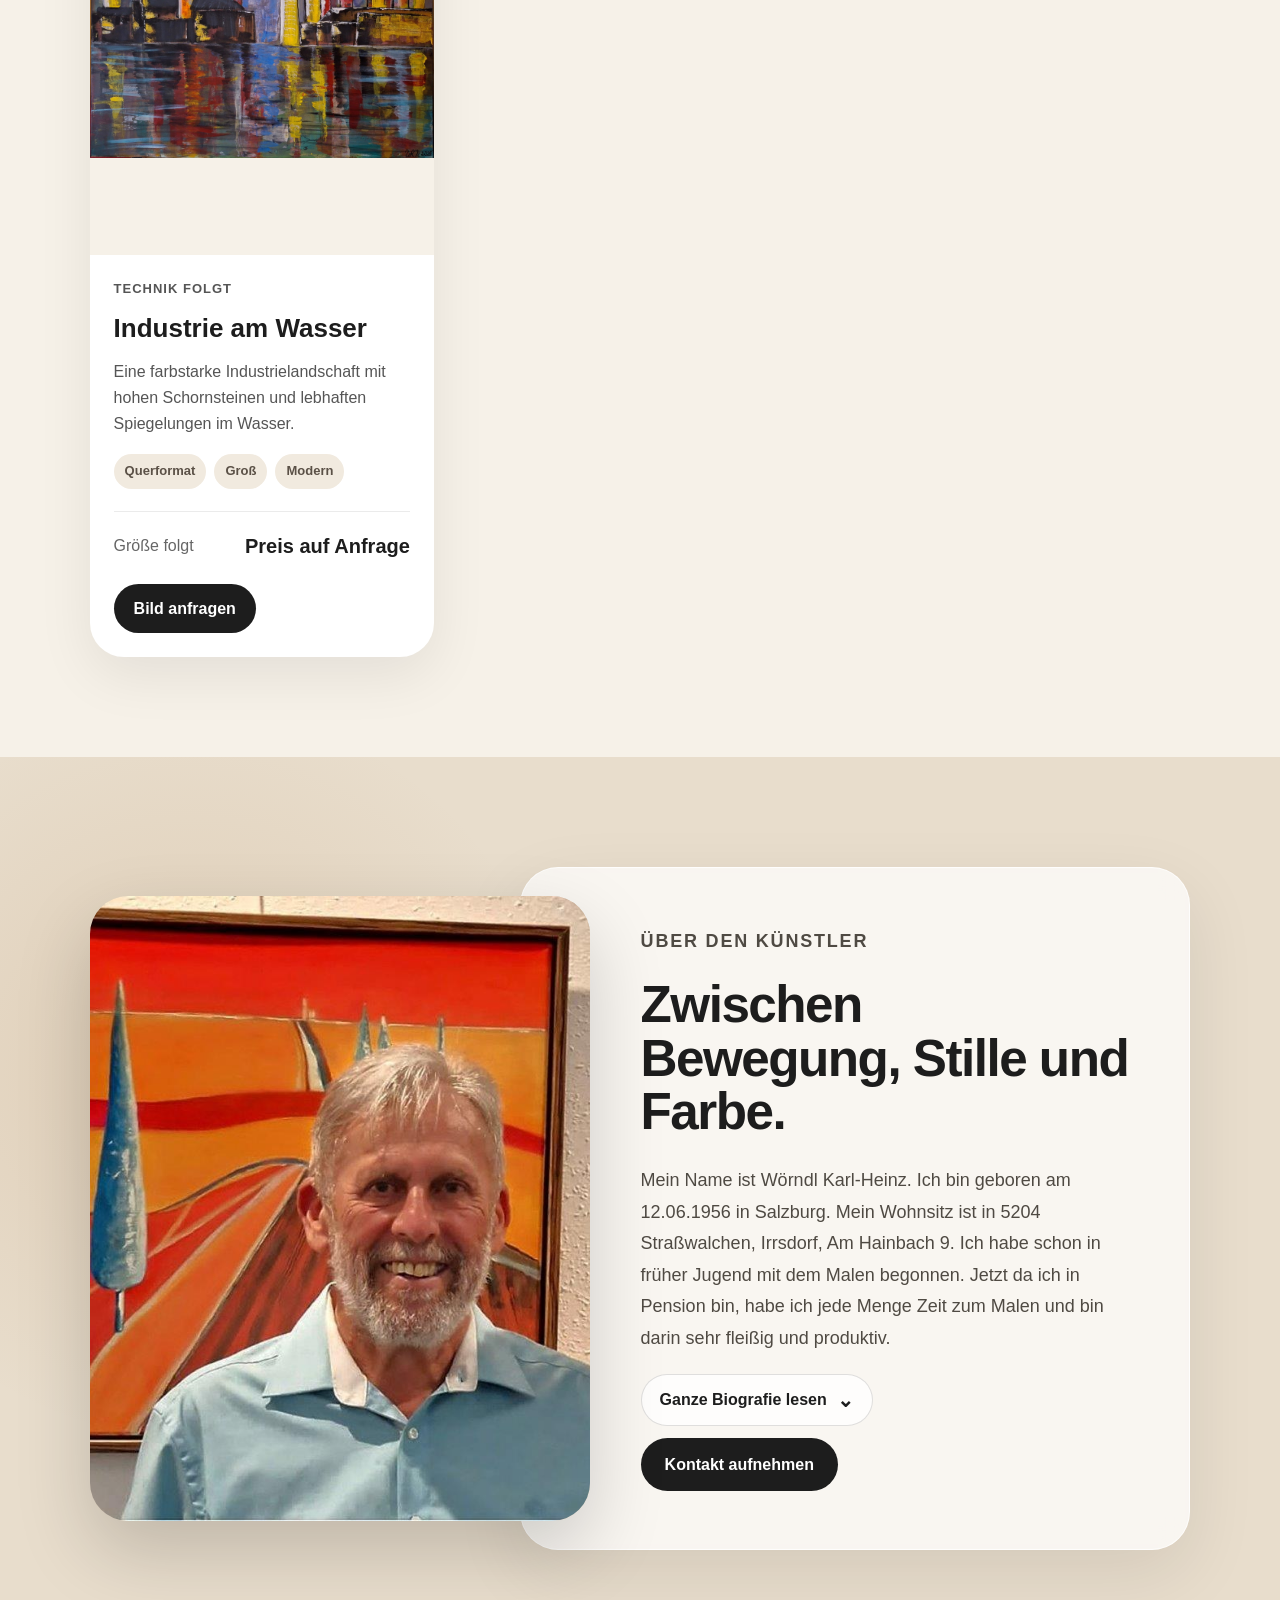
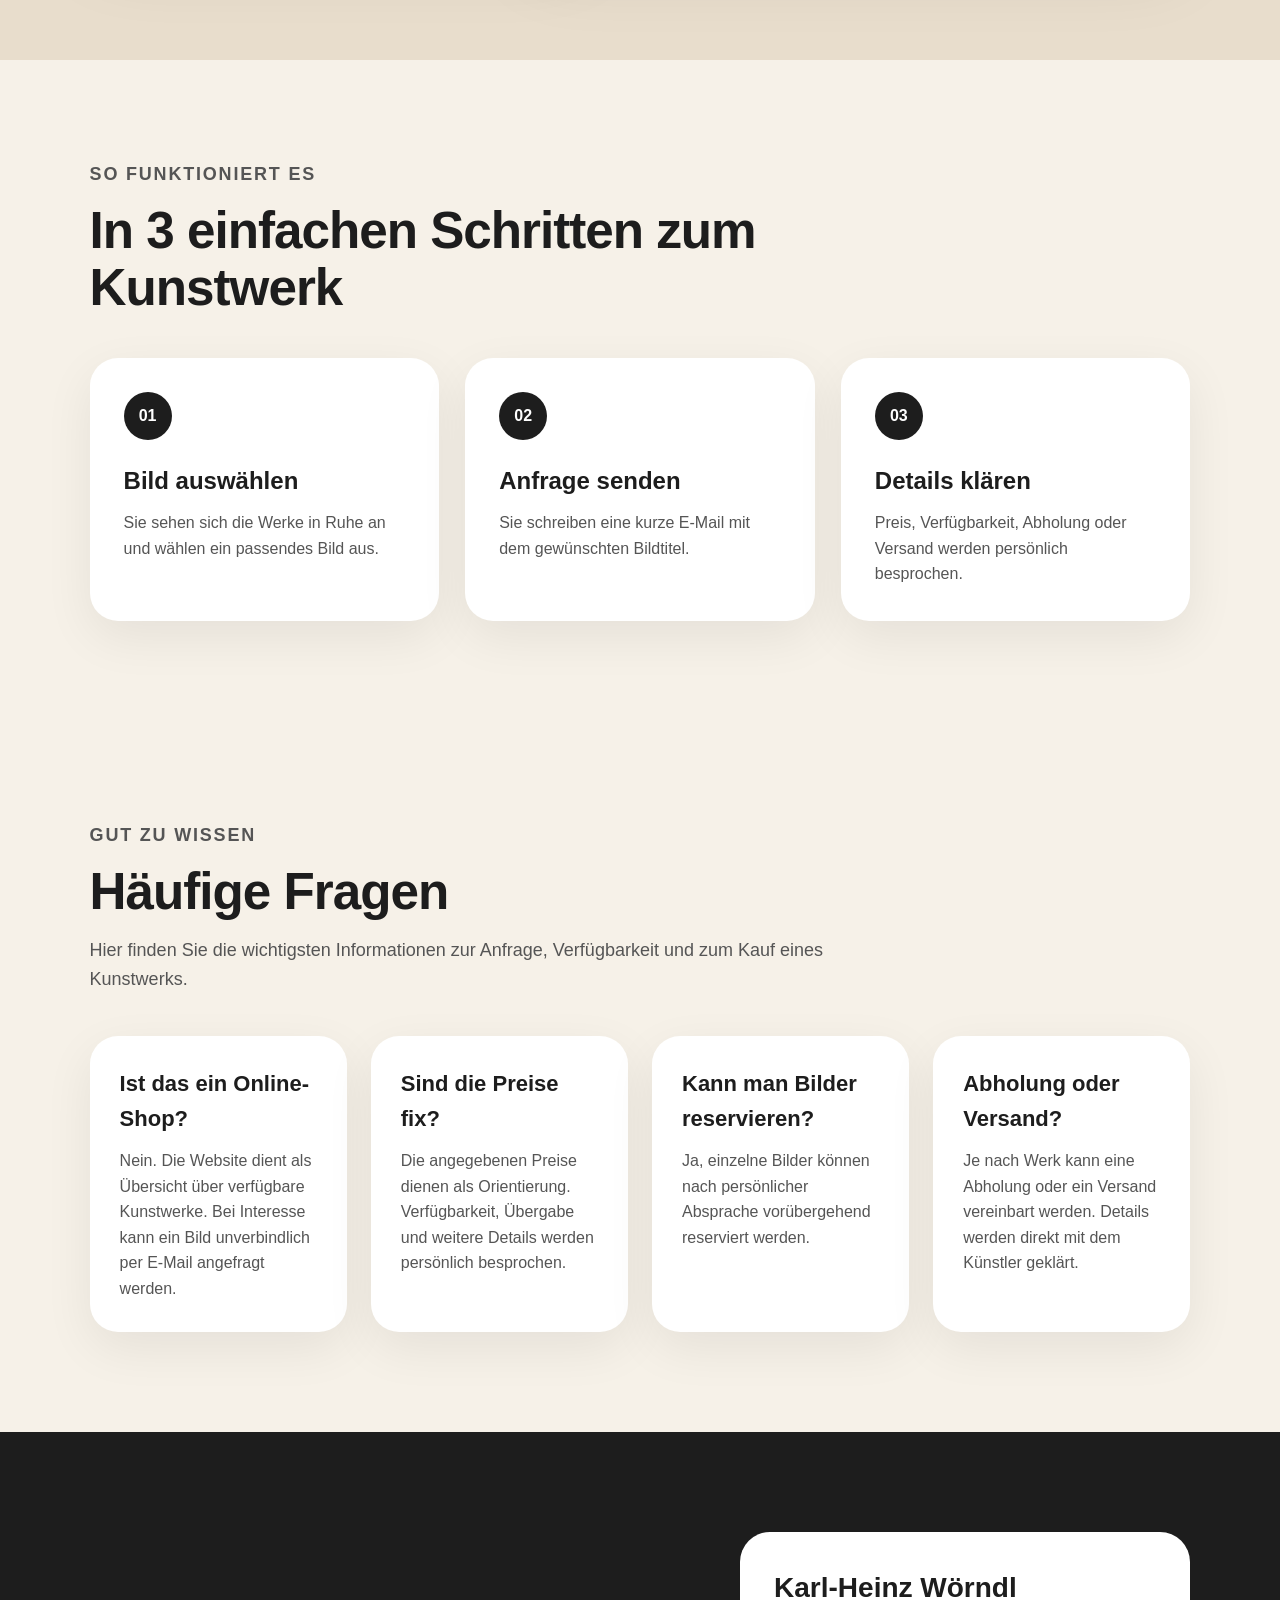
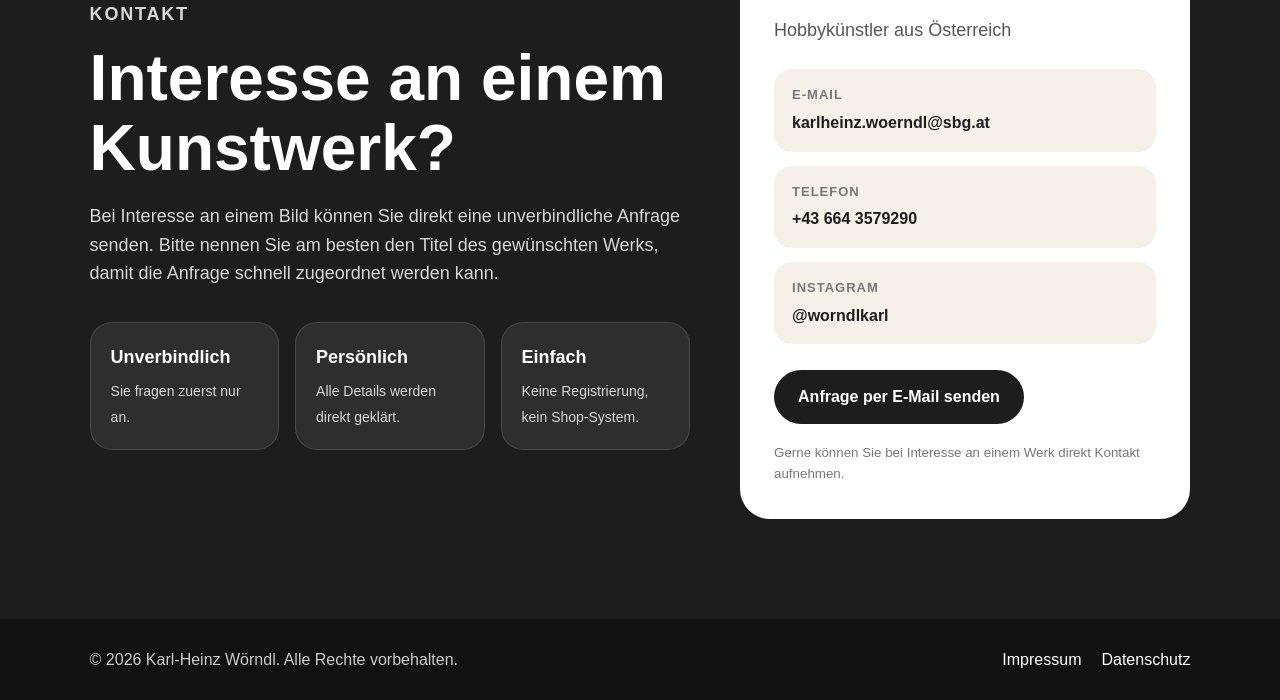
==== commit 7054ee6b: "Add files via upload" ====
--- a/index.html
+++ b/index.html
@@ -3,7 +3,7 @@
 <head>
     <meta charset="UTF-8">
     <meta name="viewport" content="width=device-width, initial-scale=1.0">
-    <title>Künstler Portfolio | KarlHeinz Wörndl</title>
+    <title>Künstler Portfolio | Karl-Heinz Wörndl</title>
 
 <link rel="stylesheet" href="css/style.css">
 
@@ -17,7 +17,7 @@
     <header class="site-header">
         <a href="#start" class="logo">
             <span class="logo-mark">KWh</span>
-            <span>KarlHeinz Wörndl</span>
+            <span>Karl-Heinz Wörndl</span>
         </a>
 
         <nav class="main-nav">
@@ -93,7 +93,7 @@
                         <img
                             id="heroArtworkImage"
                             src="images/artworks/hero-bergbild.jpg"
-                            alt="Kunstwerk von KarlHeinz Wörndl"
+                            alt="Kunstwerk von Karl-Heinz Wörndl"
                         >
                     </div>
 <div class="hero-art-text">
@@ -178,27 +178,72 @@
 <div class="about-image">
     <img
         src="images/artist/karlheinz-woerndl-portrait.jpg"
-        alt="KarlHeinz Wörndl vor einem seiner Kunstwerke"
+        alt="Karl-Heinz Wörndl vor einem seiner Kunstwerke"
     >
 </div>
 
-            <div class="about-content">
-                <p class="eyebrow">Über den Künstler</p>
-                <h2>Aus Freude an Farbe, Form und Ausdruck.</h2>
-
-                <p>
-                    Mein Name ist KarlHeinz Wörndl. Ich male seit vielen Jahren aus Leidenschaft.
-                    Meine Bilder entstehen aus Momenten, Stimmungen und Eindrücken,
-                    die ich auf Leinwand festhalte.
-                </p>
-
-                <p>
-                    Dabei geht es mir nicht um perfekte Gleichmäßigkeit, sondern um
-                    Ausdruck, Gefühl und die Wirkung des Bildes im Raum.
-                </p>
-
-                <a href="#kontakt" class="primary-button">Bild anfragen</a>
-            </div>
+<div class="about-content">
+    <p class="eyebrow">Über den Künstler</p>
+
+    <h2>Zwischen Bewegung, Stille und Farbe.</h2>
+
+    <p class="biography-lead">
+        Mein Name ist Wörndl Karl-Heinz. Ich bin geboren am 12.06.1956
+        in Salzburg. Mein Wohnsitz ist in 5204 Straßwalchen, Irrsdorf,
+        Am Hainbach 9. Ich habe schon in früher Jugend mit dem Malen
+        begonnen. Jetzt da ich in Pension bin, habe ich jede Menge Zeit
+        zum Malen und bin darin sehr fleißig und produktiv.
+    </p>
+
+    <details class="biography-details">
+        <summary>
+            <span class="bio-open-label">Ganze Biografie lesen</span>
+            <span class="bio-close-label">Biografie schließen</span>
+            <span class="bio-arrow" aria-hidden="true">⌄</span>
+        </summary>
+
+        <div class="biography-text">
+            <p>
+                Meine Arbeit konzentriert sich jetzt auf Acrylmalerei
+                und im Besonderen auf Aquarelle und Collagen mit
+                verschiedenen Materialien. Meine Kompositionen sollen
+                dabei Landschaften, Porträts und zum Teil Abstraktes
+                abbilden. In meinen Arbeiten erkunde ich das Verhältnis
+                zwischen Bewegung und Stille. Dabei lasse ich mich
+                inspirieren von Musik, natürliche Formen und sich daraus
+                ergebende Strukturen. Wichtig ist für mich auch die
+                Möglichkeit, die mir Texturen, Strukturen und
+                Farbschichten geben. Auch visuelle Effekte wie Licht und
+                Schatten garantieren mir Tiefe und emotionales Erleben,
+                die meinen Werken die Spannung verleihen sollen.
+            </p>
+
+            <p>
+                Ich untersuche zum Beispiel, wie man Landschaften richtig
+                darstellt um die Vorstellung zu vermitteln, sich darin zu
+                sehen und zu bewegen. Sie sollten den Eindruck erwecken
+                sich damit emotional zu verbinden. Dabei arbeite ich mit
+                verschiedenen Farbschichten und mit diversen Materialien,
+                die mir im Laufe der Zeit die Bildkomposition aufbauen und
+                abschließen. Ein besonderer Aspekt meiner Arbeit ist,
+                durch Kombination und strukturierter Farbkomposition ein
+                Gleichgewicht zwischen Kontrolle und Spontanität zu
+                erreichen. Was meine Arbeit vielleicht einzigartig
+                erscheinen lässt, so meine ich, ist, dass ich einem
+                Interessenten oder Käufer die Inspiration vermitteln will,
+                dass ich ihn neugierig machen möchte eine emotionale
+                Bindung zu einem meiner Bilder aufzubauen, und zu
+                allerletzt das Gefühl erzeuge, dass ihm sagt:
+                „Ich möchte dieses Bild mein Eigen nennen“.
+            </p>
+        </div>
+    </details>
+
+    <a href="#kontakt"
+       class="primary-button about-contact-button">
+        Kontakt aufnehmen
+    </a>
+</div>
         </section>
 
         <!-- ABLAUF -->
@@ -308,7 +353,7 @@
     </div>
 
     <div class="contact-card">
-        <h3>KarlHeinz Wörndl</h3>
+        <h3>Karl-Heinz Wörndl</h3>
         <p>Hobbykünstler aus Österreich</p>
 
         <div class="contact-info-list">
@@ -347,7 +392,7 @@
     </main>
 
     <footer class="site-footer">
-        <p>© 2026 KarlHeinz Wörndl. Alle Rechte vorbehalten.</p>
+        <p>© 2026 Karl-Heinz Wörndl. Alle Rechte vorbehalten.</p>
 
         <div>
             <a href="impressum.html">Impressum</a>
--- a/css/style.css
+++ b/css/style.css
@@ -2178,4 +2178,116 @@
 .hero-art-text strong.is-changing {
     opacity: 0;
     transform: translateY(8px);
+}
+
+/* =========================
+   AUFKLAPPBARE BIOGRAFIE
+========================= */
+
+.biography-lead {
+    margin-bottom: 18px;
+}
+
+.biography-details {
+    margin-top: 8px;
+}
+
+.biography-details summary {
+    width: fit-content;
+
+    display: inline-flex;
+    align-items: center;
+    gap: 10px;
+
+    padding: 12px 18px;
+
+    border: 1px solid rgba(0, 0, 0, 0.12);
+    border-radius: 999px;
+
+    background: rgba(255, 255, 255, 0.75);
+    color: #1d1d1d;
+
+    font-weight: 800;
+    cursor: pointer;
+    list-style: none;
+
+    transition:
+        transform 0.2s ease,
+        background 0.2s ease,
+        box-shadow 0.2s ease;
+}
+
+.biography-details summary::-webkit-details-marker {
+    display: none;
+}
+
+.biography-details summary:hover {
+    transform: translateY(-2px);
+    background: white;
+    box-shadow: 0 10px 26px rgba(0, 0, 0, 0.08);
+}
+
+.bio-arrow {
+    display: inline-block;
+    font-size: 20px;
+    line-height: 1;
+
+    transition: transform 0.3s ease;
+}
+
+.bio-close-label {
+    display: none;
+}
+
+.biography-details[open] .bio-open-label {
+    display: none;
+}
+
+.biography-details[open] .bio-close-label {
+    display: inline;
+}
+
+.biography-details[open] .bio-arrow {
+    transform: rotate(180deg);
+}
+
+.biography-text {
+    margin-top: 24px;
+    padding-top: 24px;
+
+    border-top: 1px solid rgba(0, 0, 0, 0.1);
+
+    animation: biographyReveal 0.35s ease;
+}
+
+.biography-text p {
+    margin-bottom: 20px;
+}
+
+.about-contact-button {
+    margin-top: 22px;
+}
+
+@keyframes biographyReveal {
+    from {
+        opacity: 0;
+        transform: translateY(-10px);
+    }
+
+    to {
+        opacity: 1;
+        transform: translateY(0);
+    }
+}
+
+@media (max-width: 700px) {
+    .biography-details summary {
+        width: 100%;
+        justify-content: center;
+    }
+
+    .about-contact-button {
+        width: 100%;
+        text-align: center;
+    }
 }
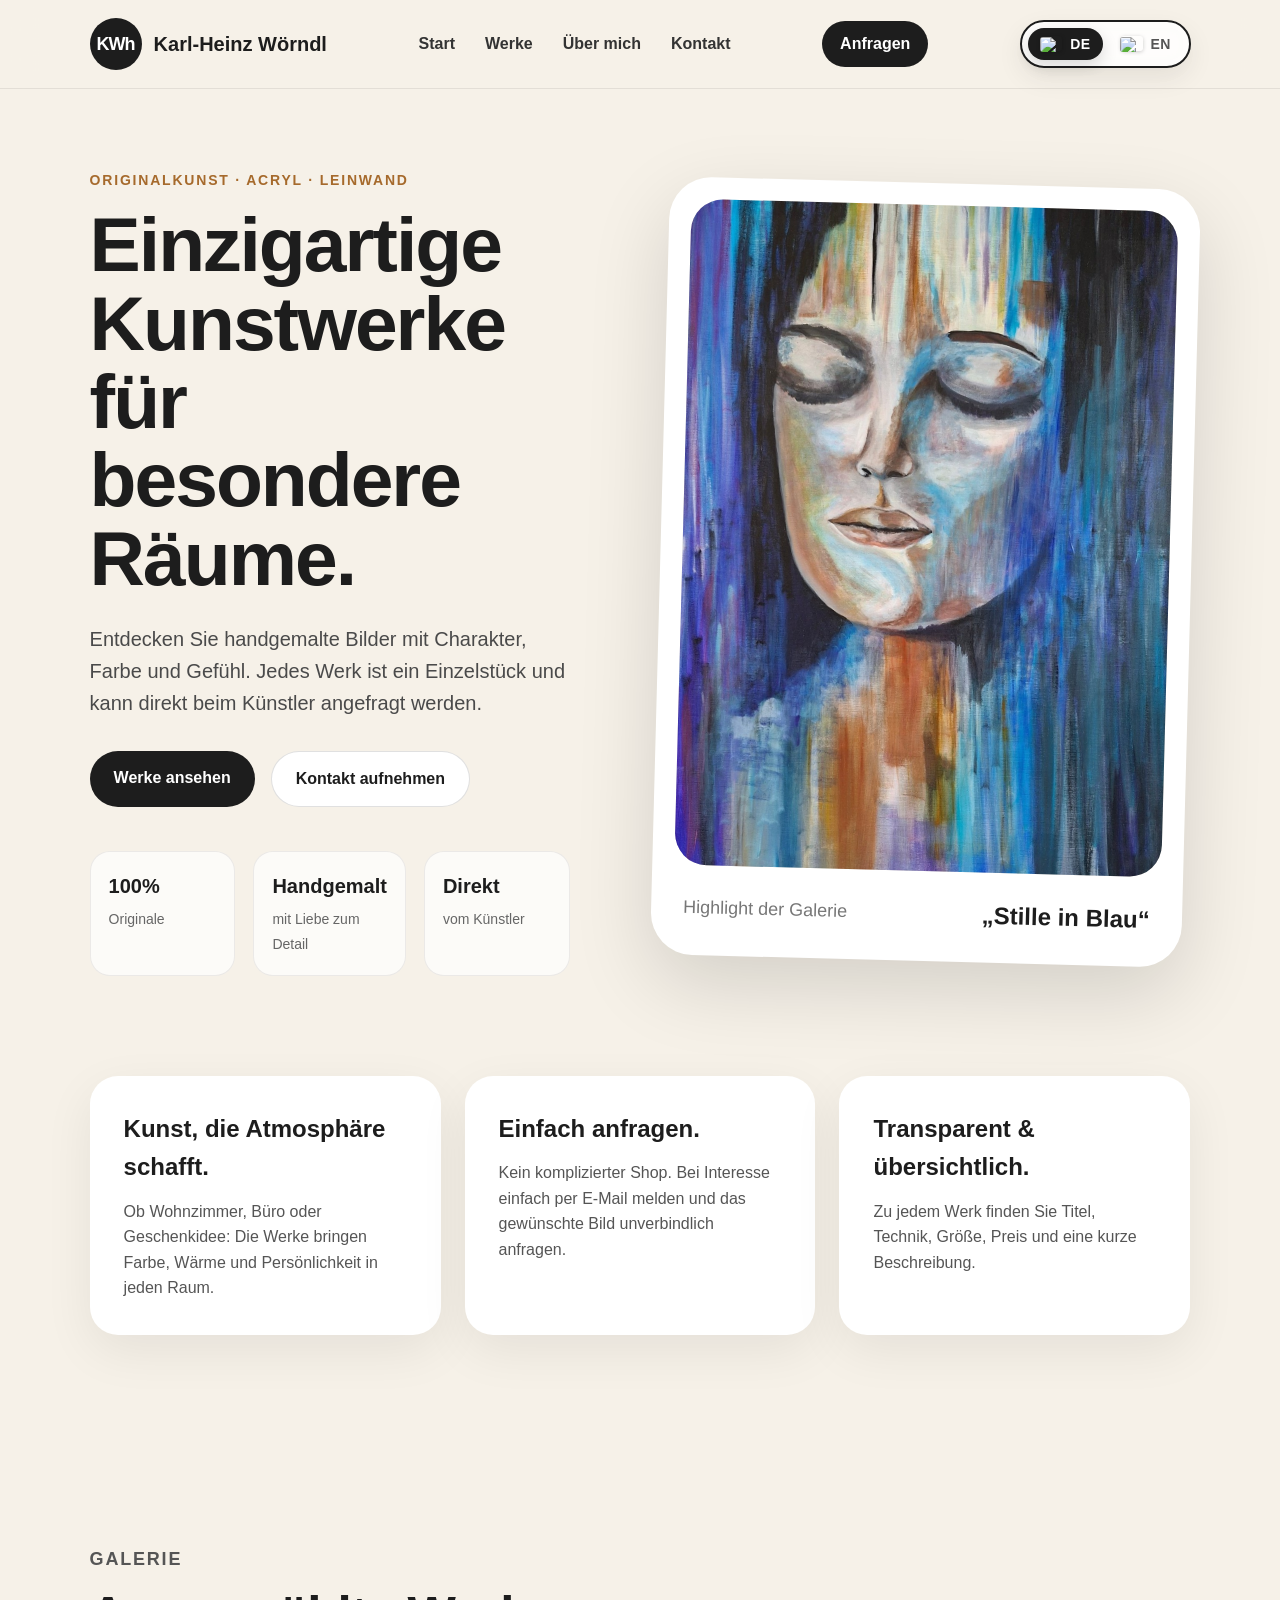
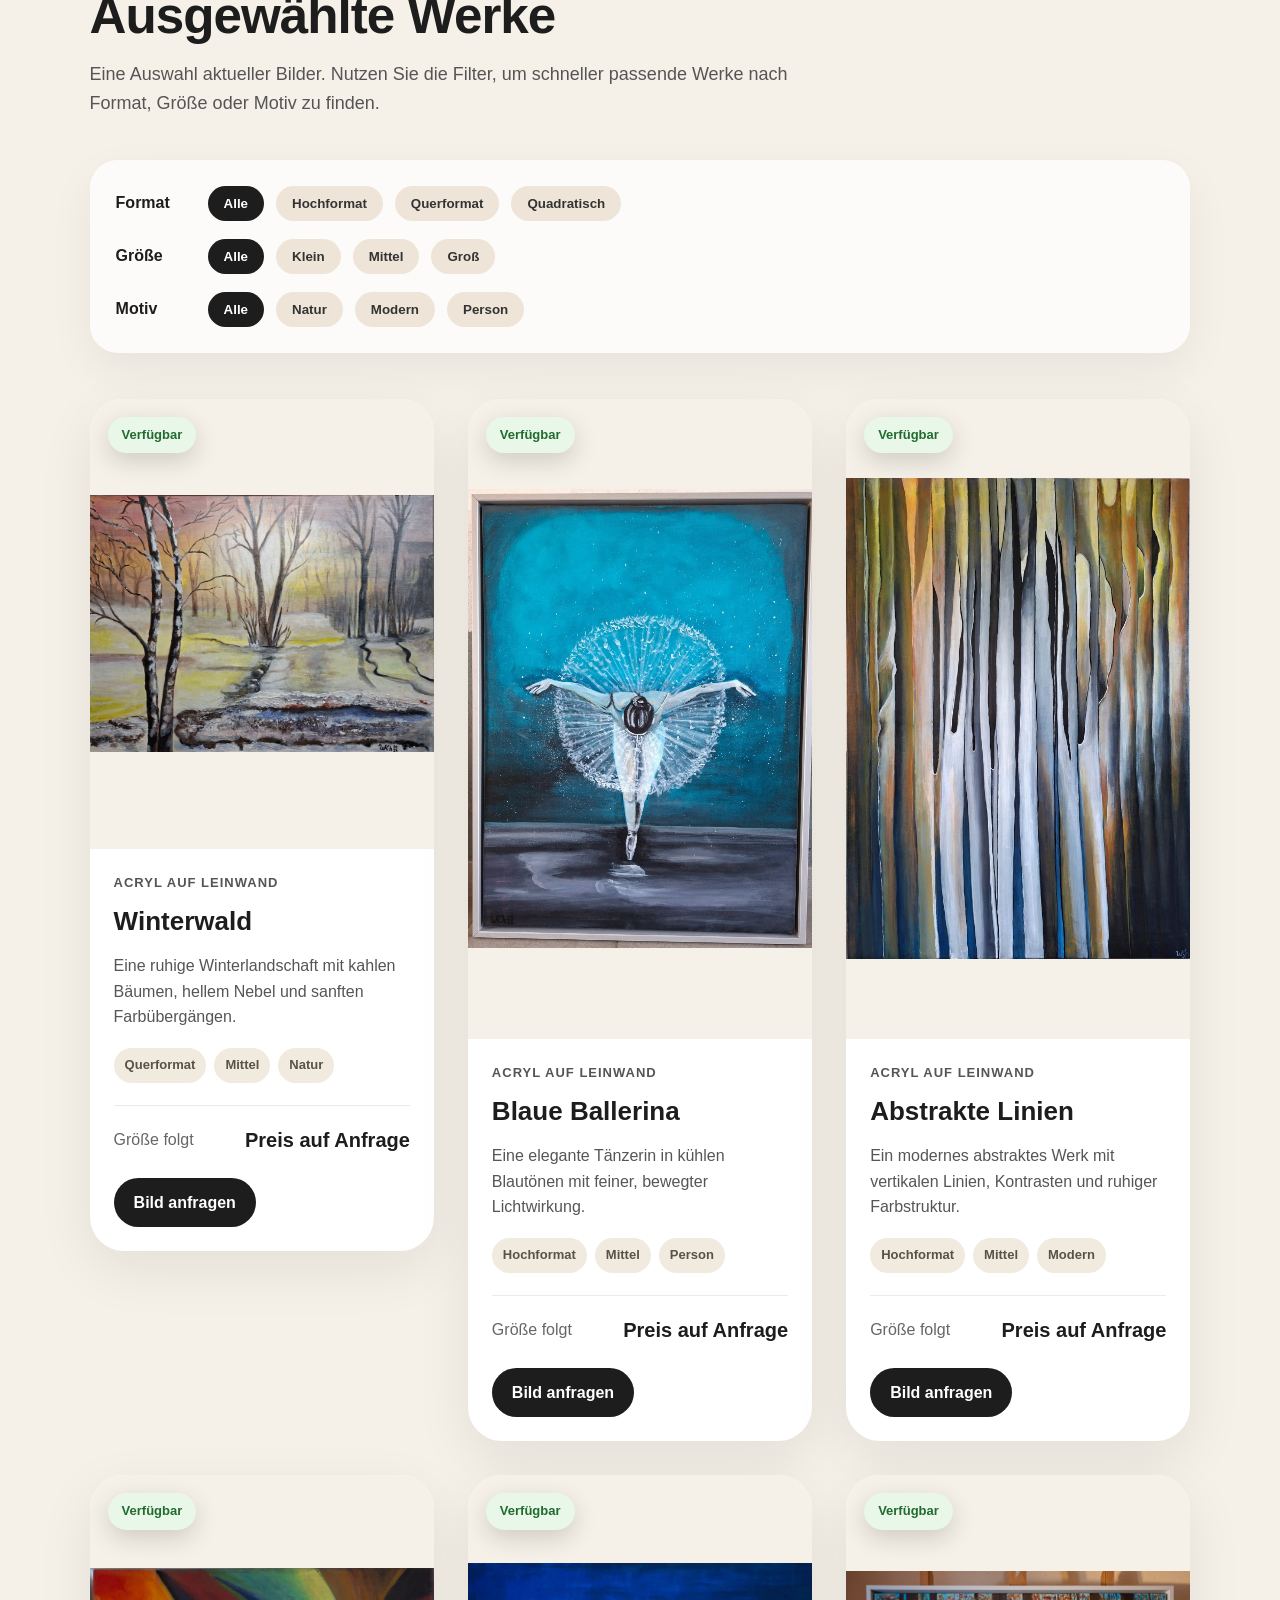
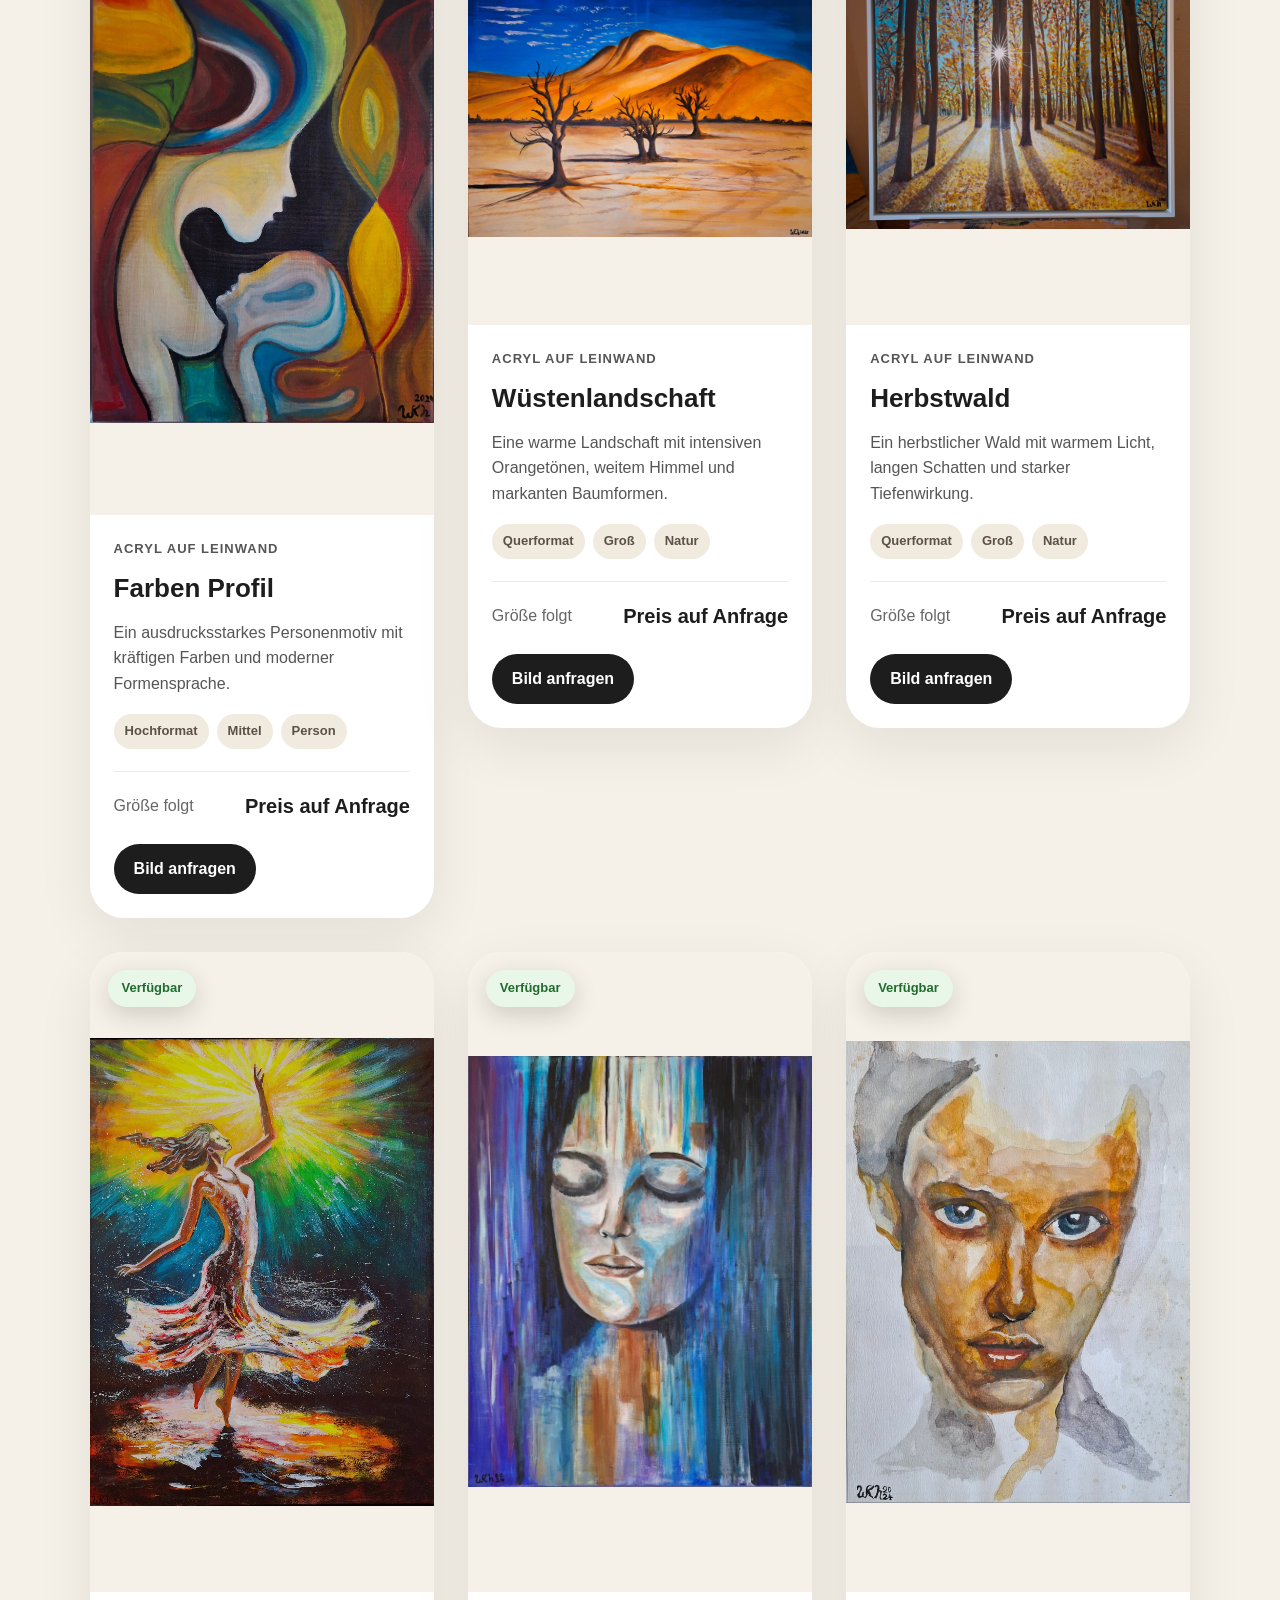
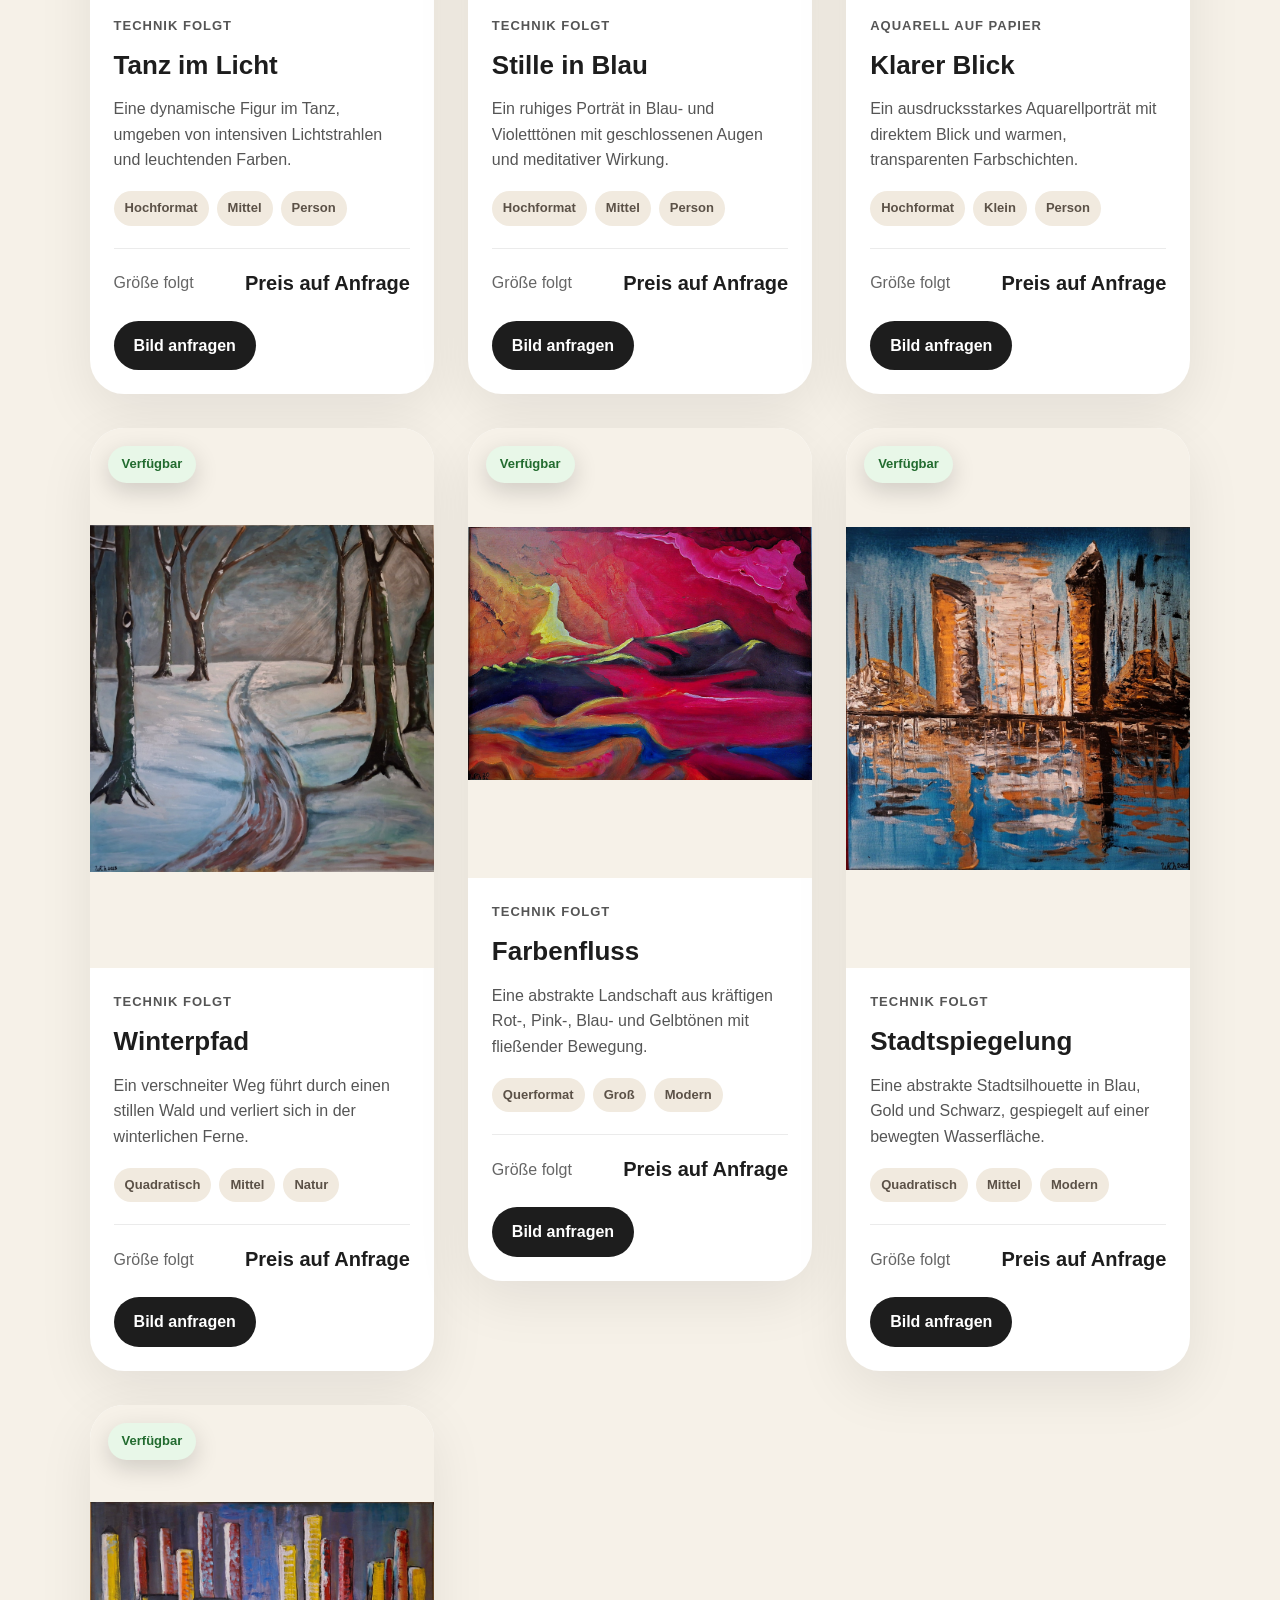
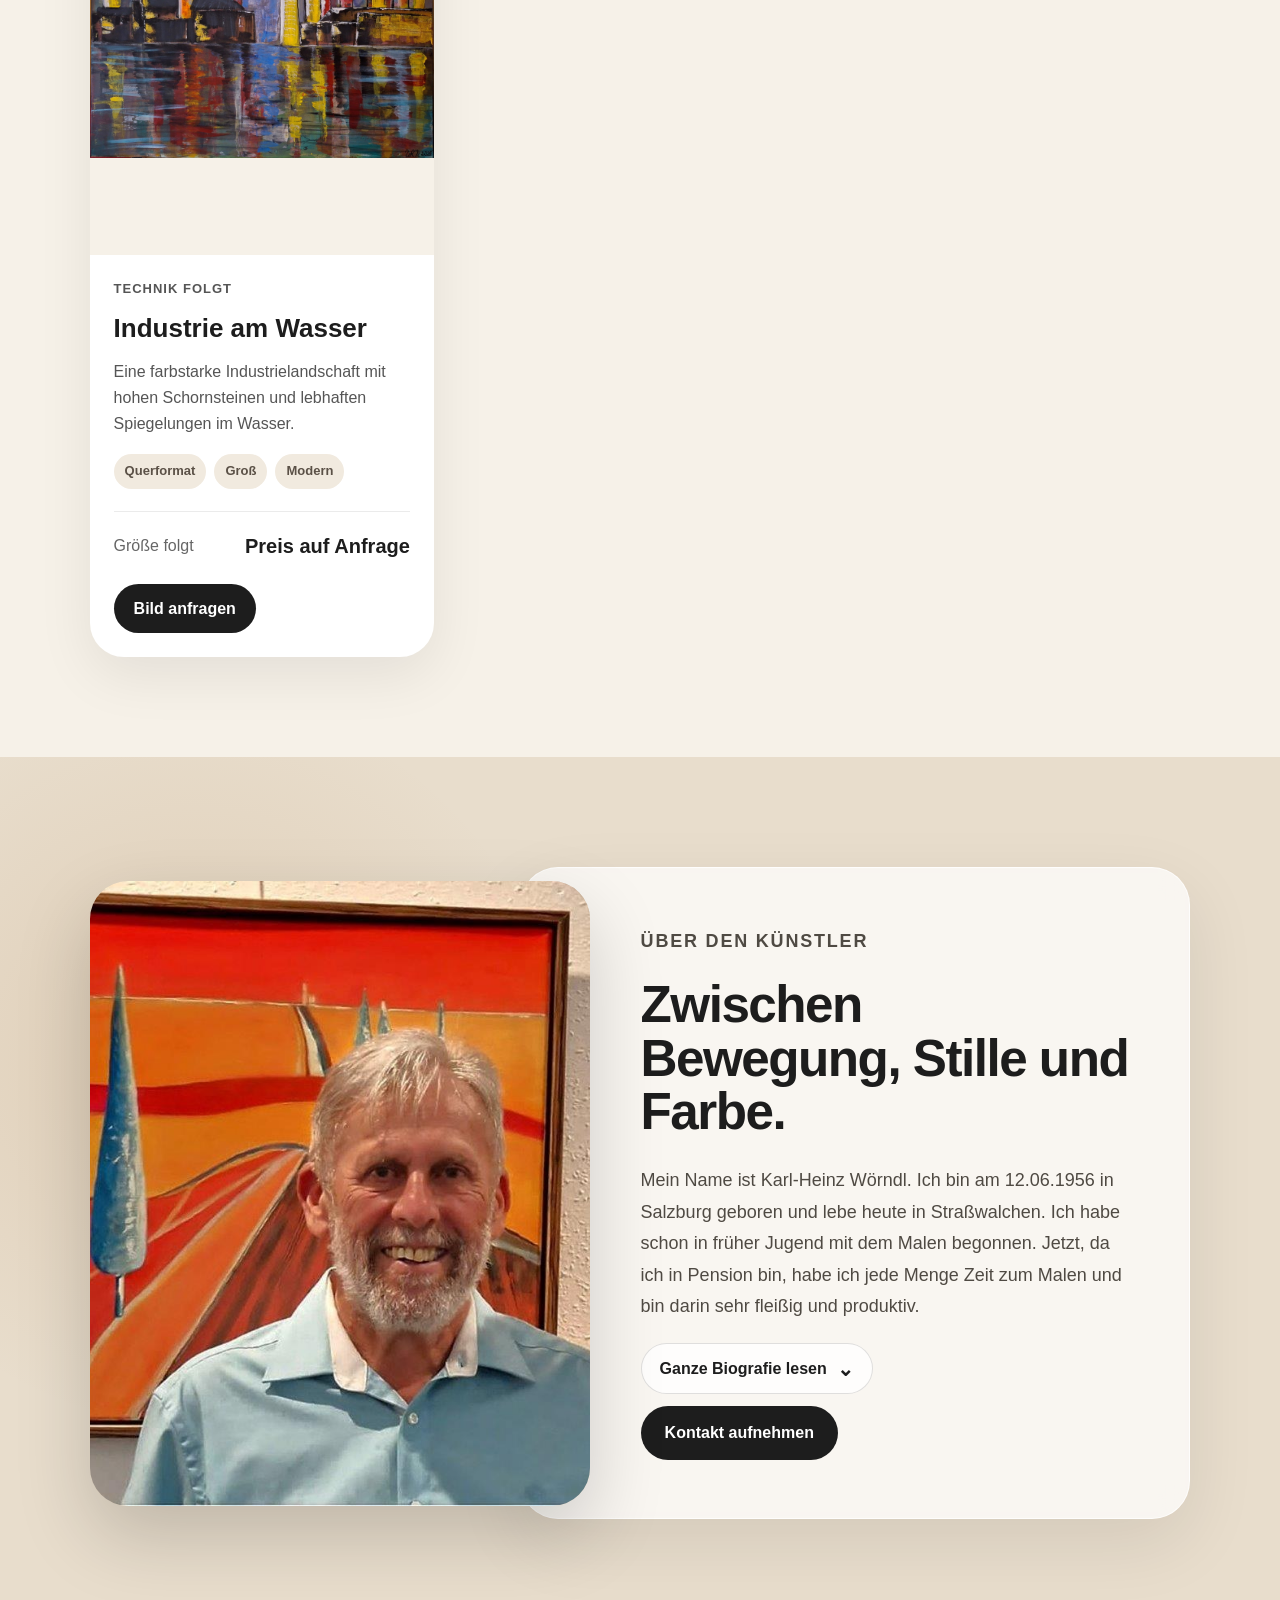
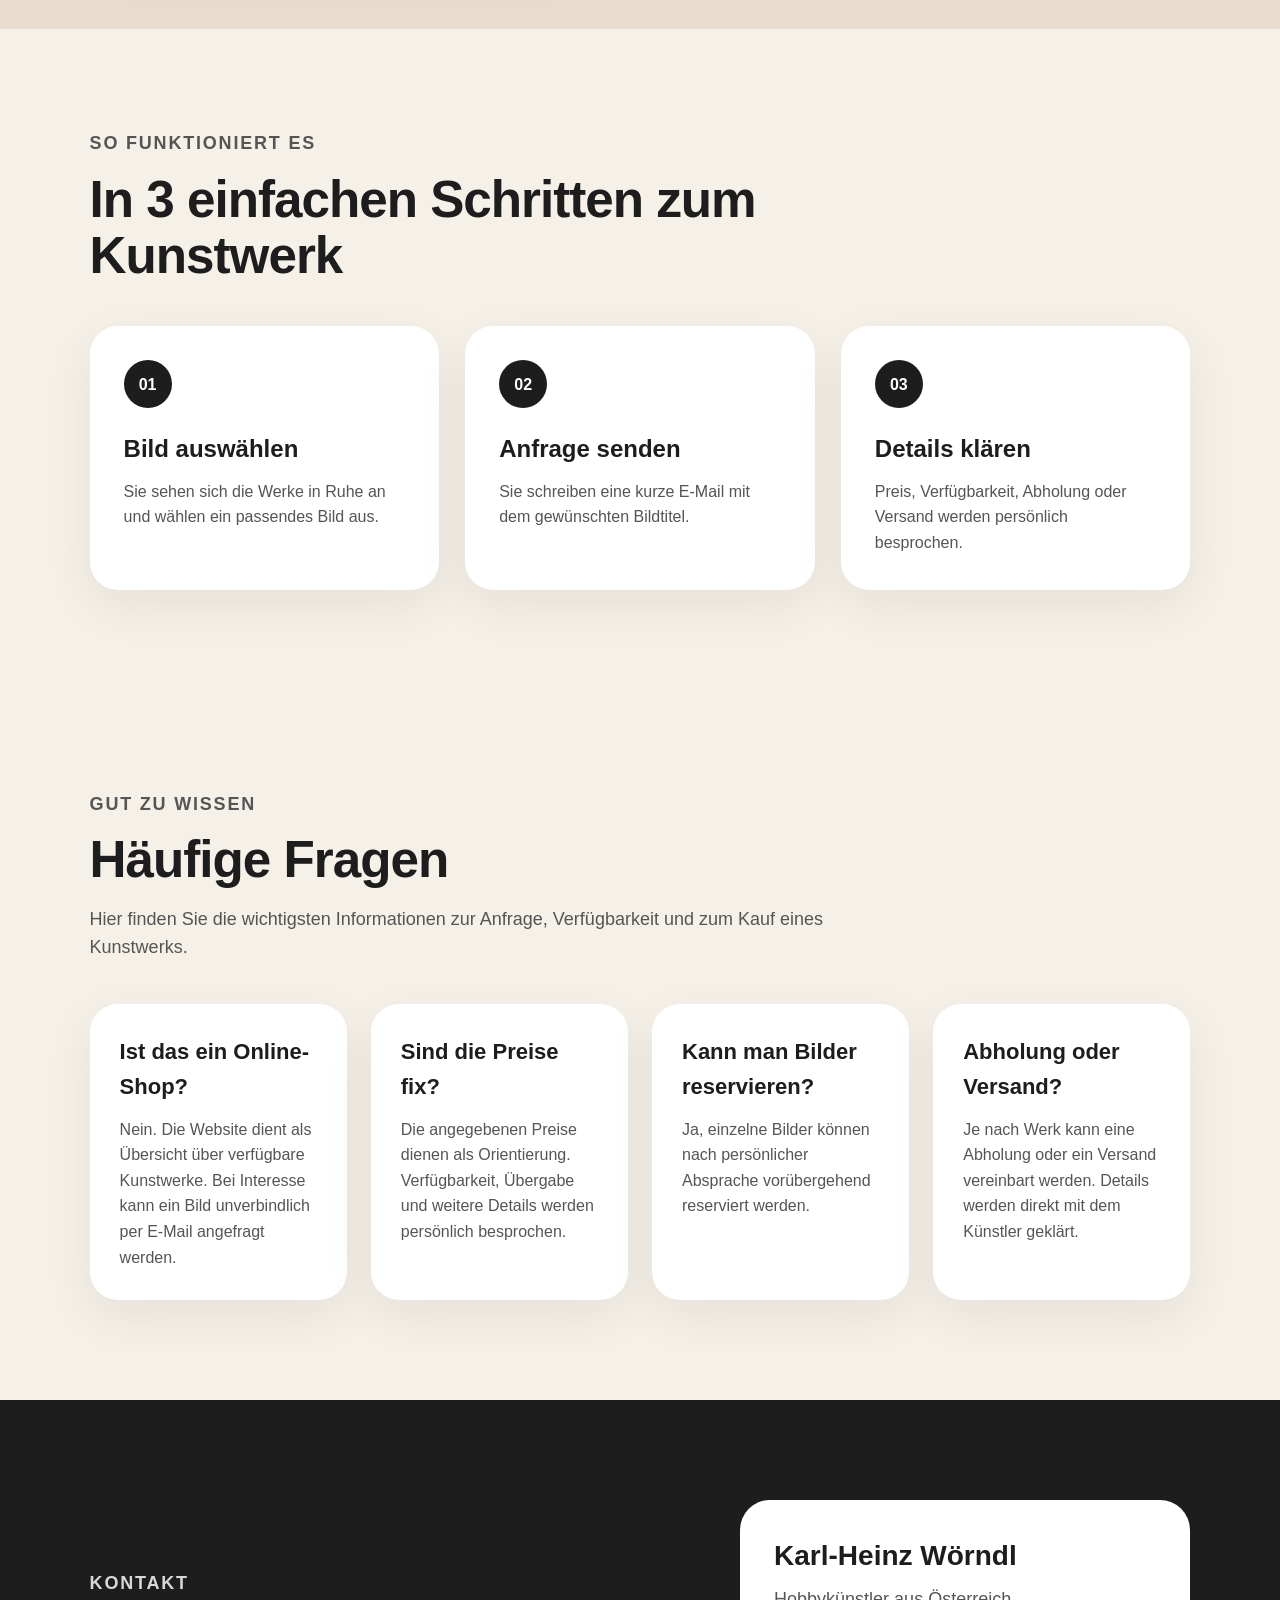
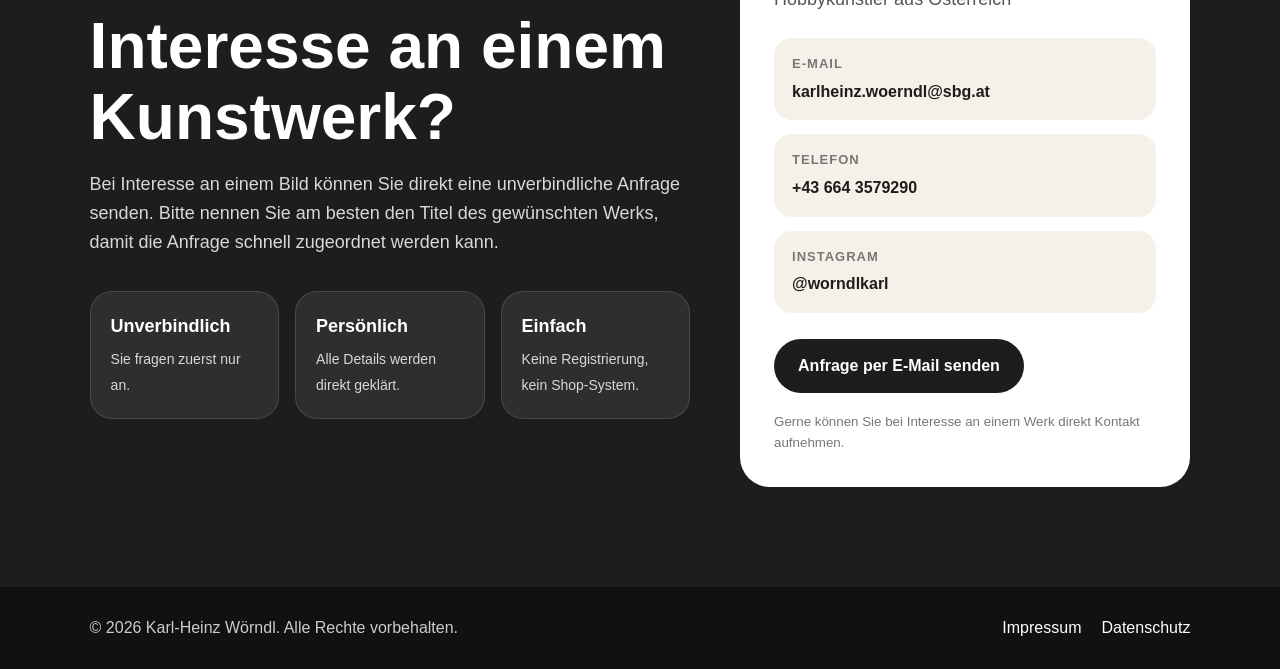
==== commit d154d346: "Add files via upload" ====
--- a/index.html
+++ b/index.html
@@ -188,11 +188,10 @@
     <h2>Zwischen Bewegung, Stille und Farbe.</h2>
 
     <p class="biography-lead">
-        Mein Name ist Wörndl Karl-Heinz. Ich bin geboren am 12.06.1956
-        in Salzburg. Mein Wohnsitz ist in 5204 Straßwalchen, Irrsdorf,
-        Am Hainbach 9. Ich habe schon in früher Jugend mit dem Malen
-        begonnen. Jetzt da ich in Pension bin, habe ich jede Menge Zeit
-        zum Malen und bin darin sehr fleißig und produktiv.
+    Mein Name ist Karl-Heinz Wörndl. Ich bin am 12.06.1956 in Salzburg
+    geboren und lebe heute in Straßwalchen. Ich habe schon in früher
+    Jugend mit dem Malen begonnen. Jetzt, da ich in Pension bin, habe
+    ich jede Menge Zeit zum Malen und bin darin sehr fleißig und produktiv.
     </p>
 
     <details class="biography-details">
